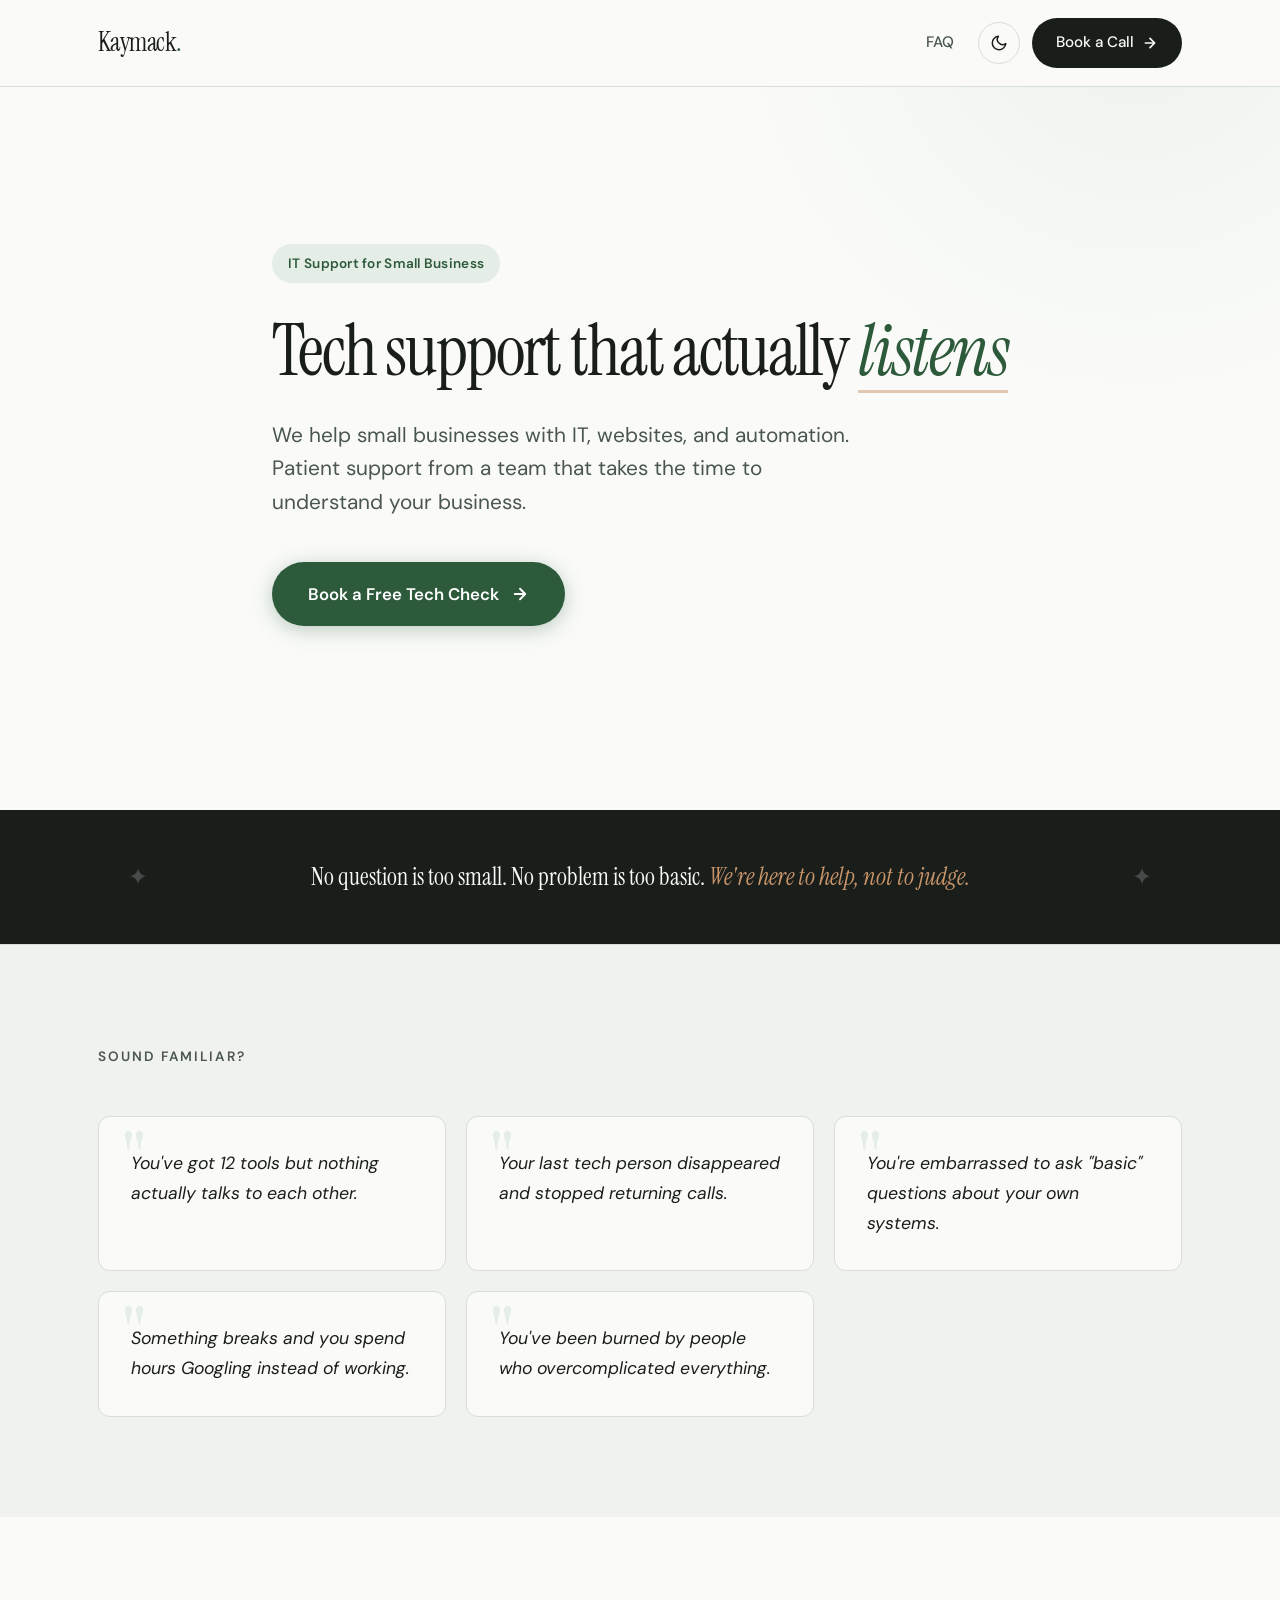
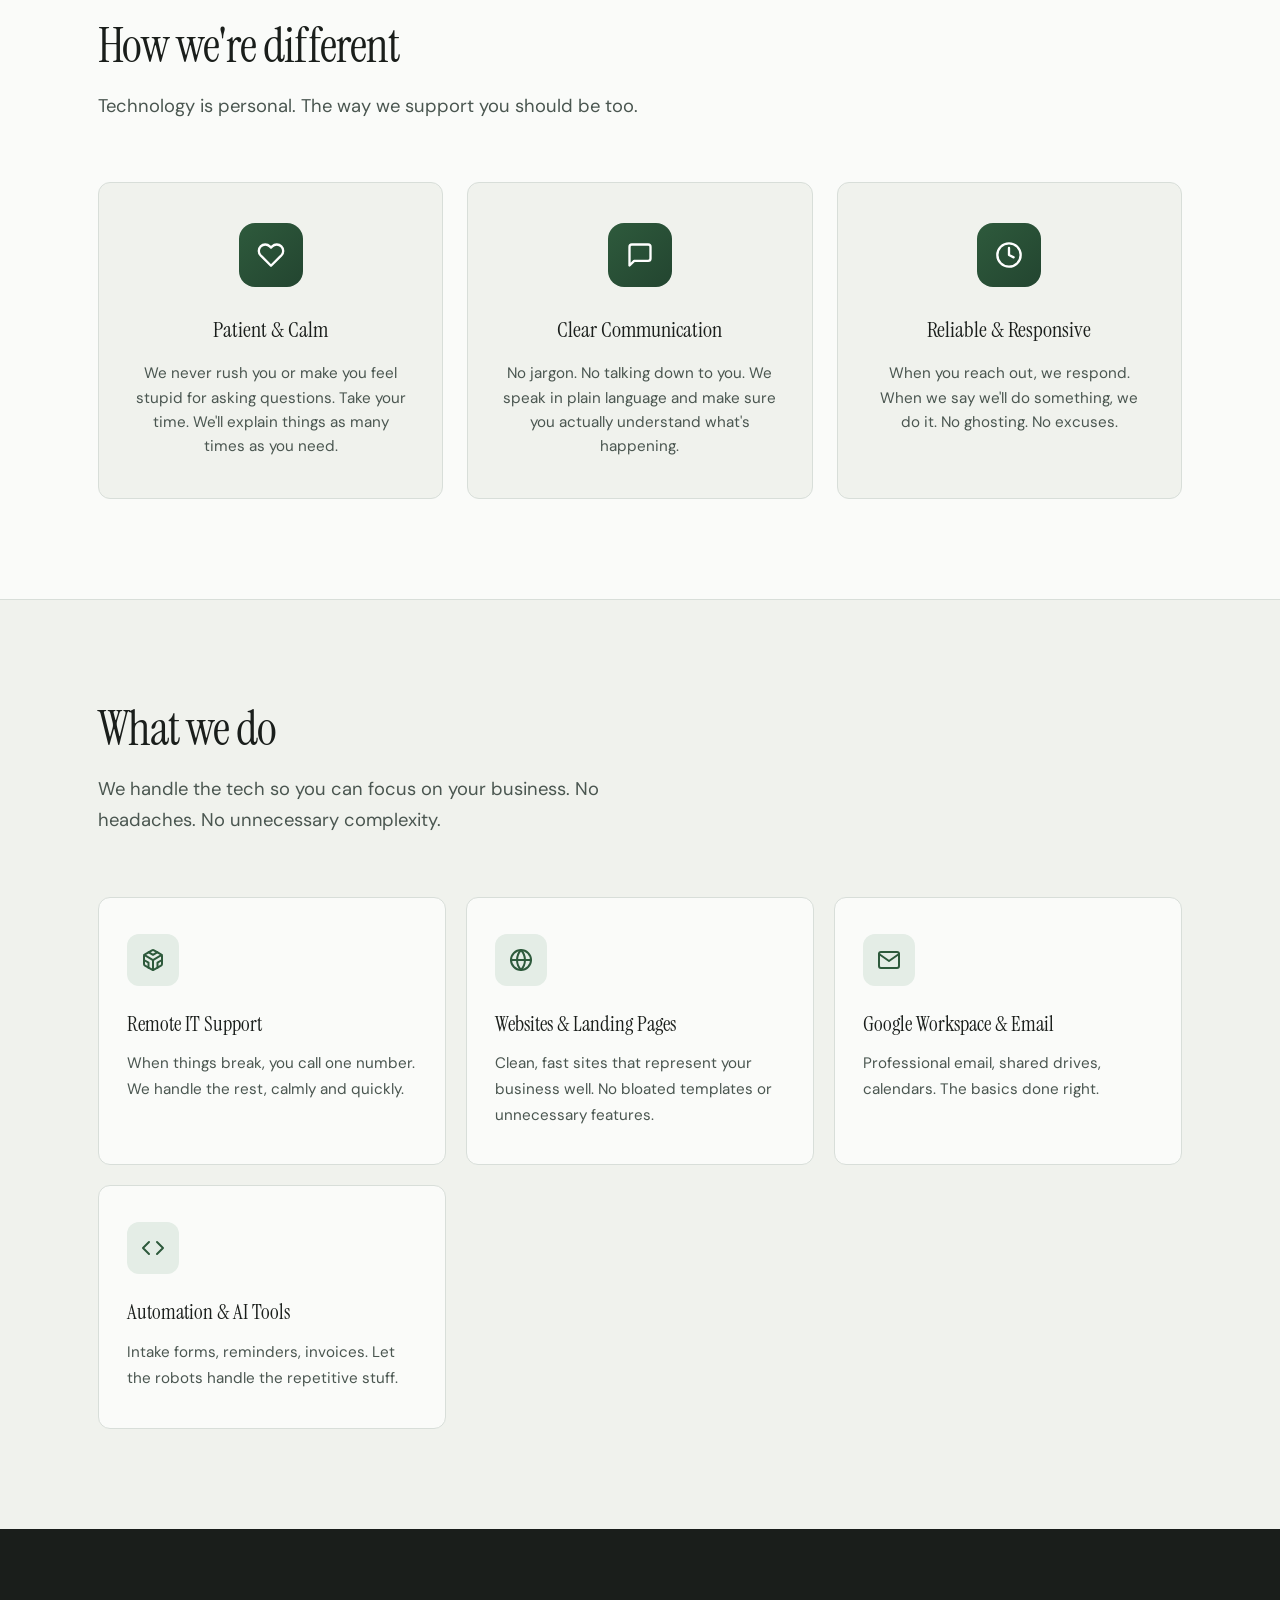
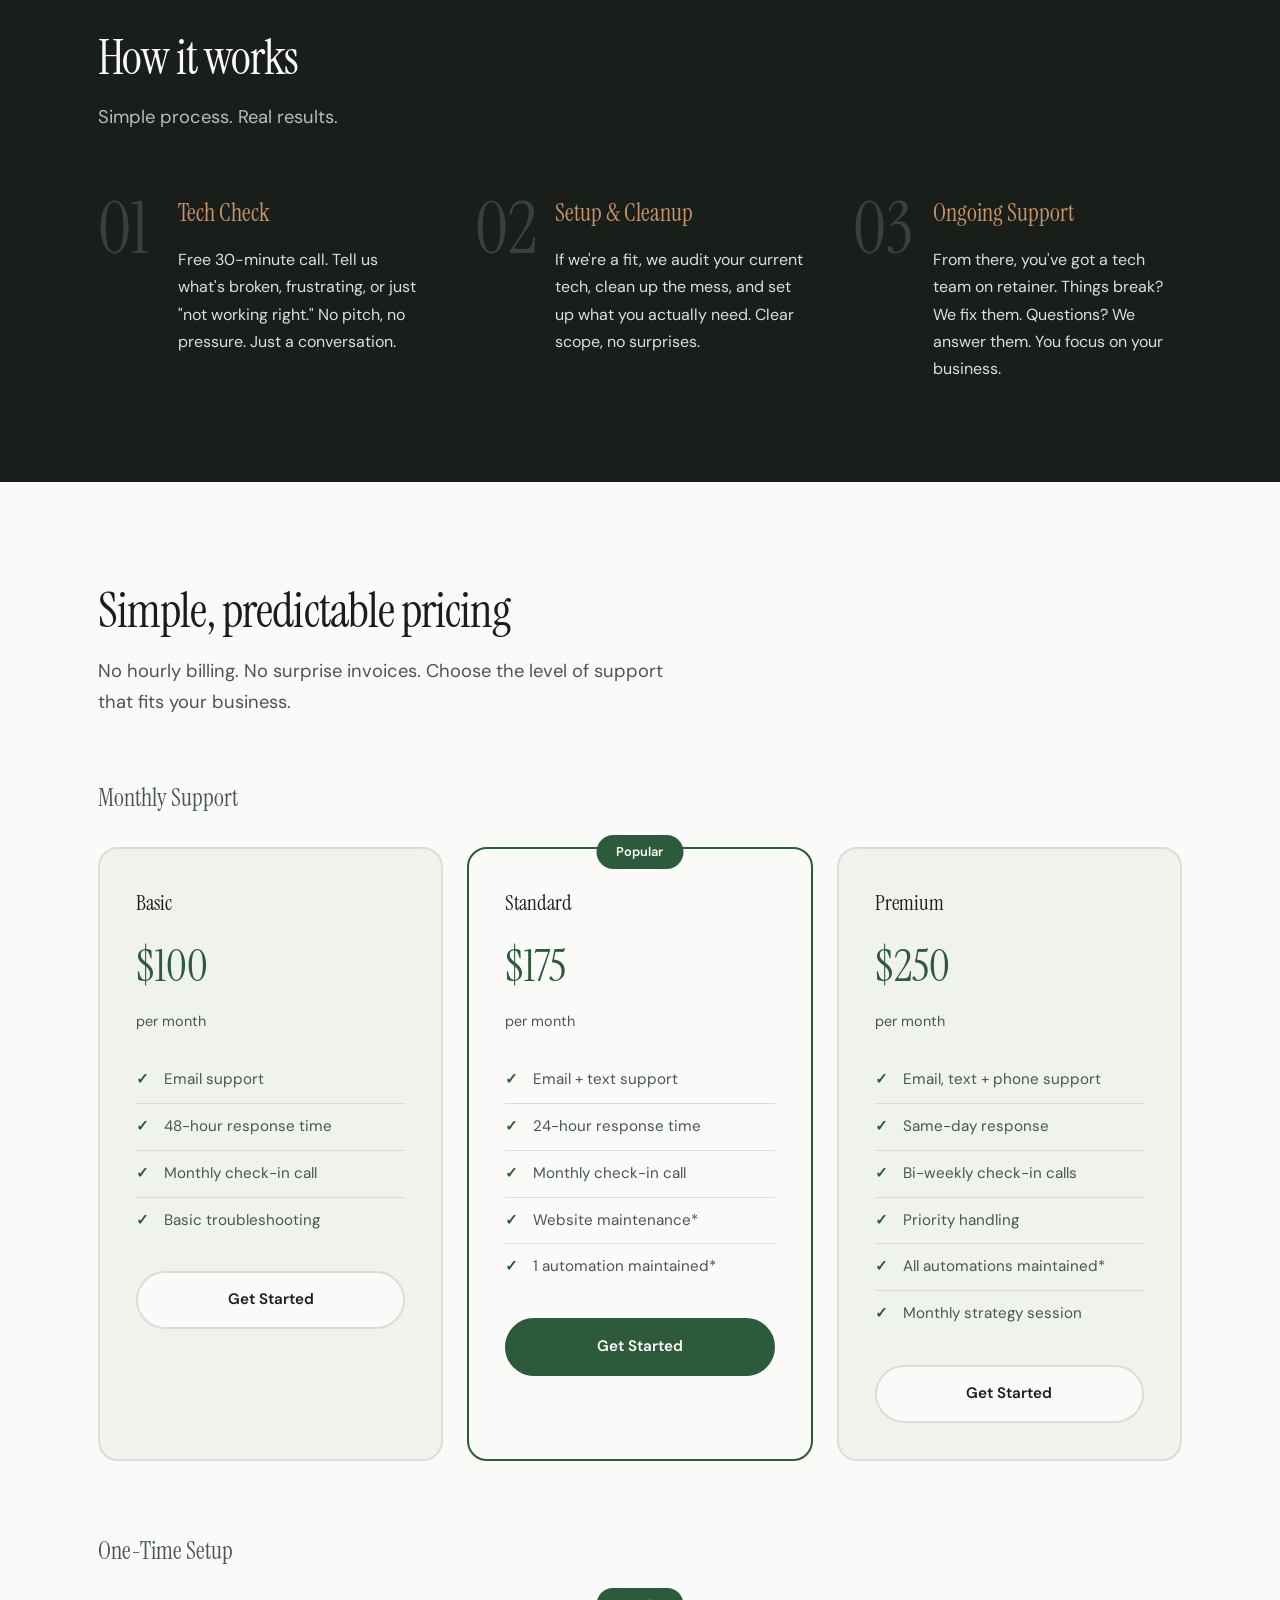
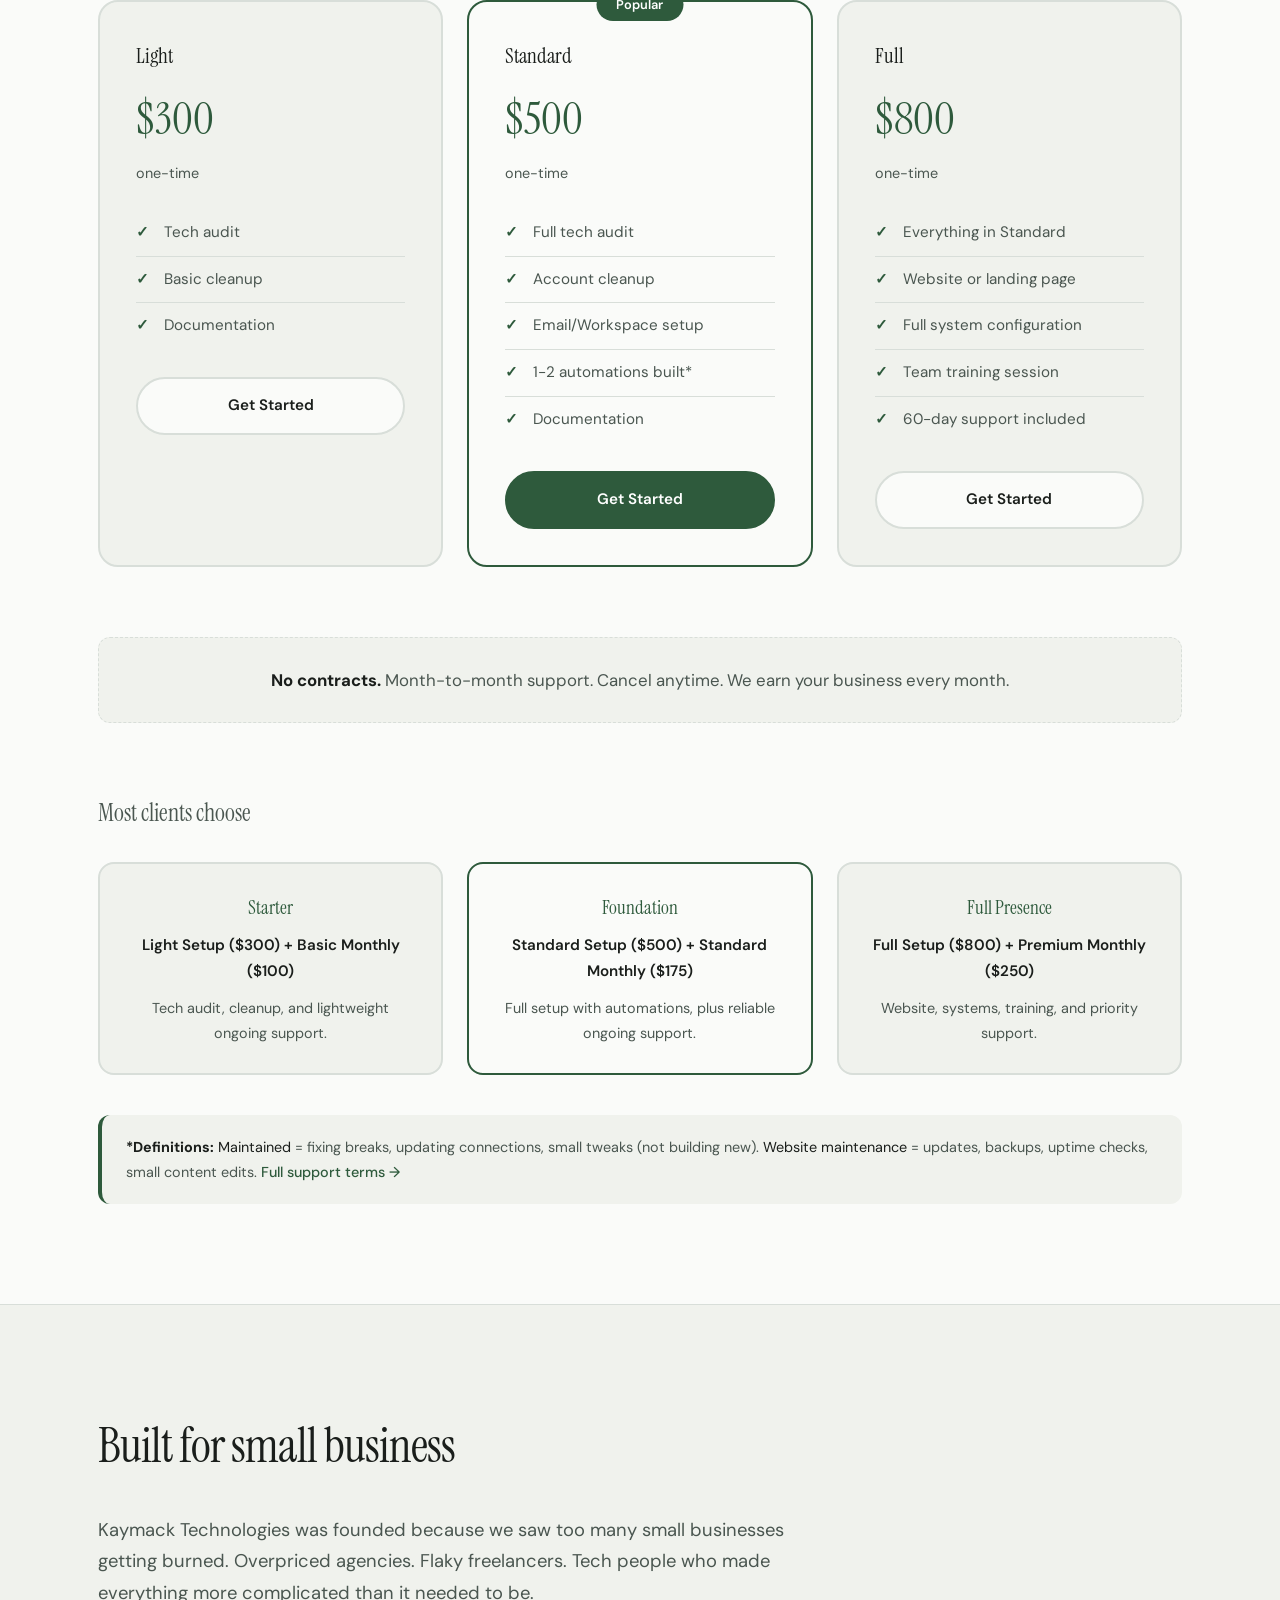
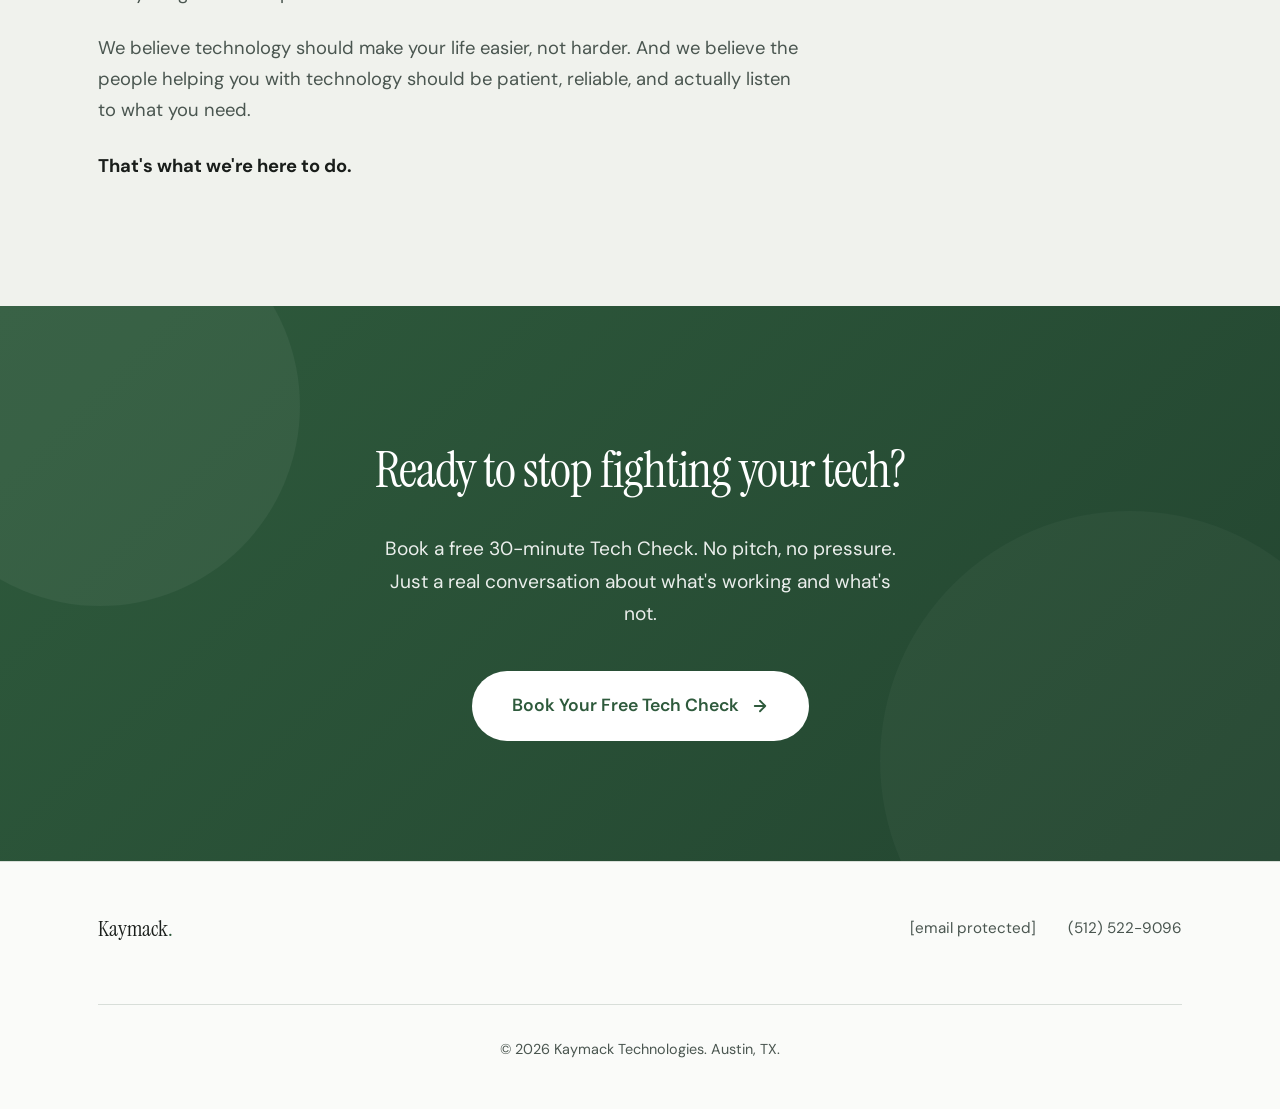
==== index.html @ 77031a20 "Initial commit" ====
<!DOCTYPE html>
<html lang="en">
<head>
    <meta charset="UTF-8">
    <meta name="viewport" content="width=device-width, initial-scale=1.0">
    <title>Kaymack Technologies | IT Support, Websites & Automation for Small Business</title>
    <meta name="description" content="IT support, websites, and automation for small businesses. Patient support from a team that actually listens.">
    
    <!-- Open Graph / Social Sharing -->
    <meta property="og:type" content="website">
    <meta property="og:url" content="https://kaymacktechnologies.com">
    <meta property="og:title" content="Kaymack Technologies">
    <meta property="og:description" content="IT support, websites, and automation for small businesses. Tech support that actually listens.">
    <meta property="og:image" content="https://kaymacktechnologies.com/og-image.png">
    
    <!-- Twitter -->
    <meta name="twitter:card" content="summary_large_image">
    <meta name="twitter:url" content="https://kaymacktechnologies.com">
    <meta name="twitter:title" content="Kaymack Technologies">
    <meta name="twitter:description" content="IT support, websites, and automation for small businesses. Tech support that actually listens.">
    <meta name="twitter:image" content="https://kaymacktechnologies.com/og-image.png">
    
    <link rel="icon" type="image/svg+xml" href="favicon.svg">
    <link rel="preconnect" href="https://fonts.googleapis.com">
    <link rel="preconnect" href="https://fonts.gstatic.com" crossorigin>
    <link href="https://fonts.googleapis.com/css2?family=DM+Sans:ital,opsz,wght@0,9..40,400;0,9..40,500;0,9..40,600;0,9..40,700;1,9..40,400&family=Instrument+Serif:ital@0;1&display=swap" rel="stylesheet">
    <style>
        :root {
            --color-bg: #FAFBF9;
            --color-bg-alt: #F0F2ED;
            --color-text: #1A1E1B;
            --color-text-muted: #4A5650;
            --color-accent: #2E5A3C;
            --color-accent-hover: #234530;
            --color-accent-light: #E4EDE6;
            --color-border: #D8DED9;
            --color-warm: #C9956A;
            --font-display: 'Instrument Serif', serif;
            --font-body: 'DM Sans', sans-serif;
            --radius: 12px;
            --shadow-sm: 0 2px 8px rgba(0,0,0,0.04);
            --shadow-md: 0 8px 30px rgba(0,0,0,0.08);
            --shadow-lg: 0 20px 50px rgba(0,0,0,0.12);
        }
        [data-theme="dark"] {
            --color-bg: #0F1410;
            --color-bg-alt: #1A1F1B;
            --color-text: #F0F4F1;
            --color-text-muted: #B8C4BA;
            --color-accent: #6BBF7A;
            --color-accent-hover: #5AAD69;
            --color-accent-light: #1E3324;
            --color-border: #2A352C;
            --color-warm: #D4A574;
            --shadow-sm: 0 2px 8px rgba(0,0,0,0.3);
            --shadow-md: 0 8px 30px rgba(0,0,0,0.4);
            --shadow-lg: 0 20px 50px rgba(0,0,0,0.5);
        }
        * { margin: 0; padding: 0; box-sizing: border-box; }
        html { scroll-behavior: smooth; }
        body {
            font-family: var(--font-body);
            font-size: 17px;
            line-height: 1.7;
            color: var(--color-text);
            background-color: var(--color-bg);
            -webkit-font-smoothing: antialiased;
        }
        .container { max-width: 1140px; margin: 0 auto; padding: 0 28px; }
        section { padding: 100px 0; }

        /* Header */
        header {
            padding: 18px 0;
            position: fixed;
            top: 0; left: 0; right: 0;
            background: var(--color-bg);
            z-index: 100;
            border-bottom: 1px solid var(--color-border);
            transition: all 0.3s ease;
        }
        header.scrolled {
            background: rgba(250, 249, 246, 0.85);
            backdrop-filter: blur(20px);
        }
        [data-theme="dark"] header.scrolled {
            background: rgba(17, 17, 16, 0.85);
        }
        .header-inner { display: flex; justify-content: space-between; align-items: center; }
        .header-right { display: flex; align-items: center; gap: 12px; }
        .nav-link {
            color: var(--color-text-muted);
            text-decoration: none;
            font-size: 0.95rem;
            font-weight: 500;
            padding: 8px 12px;
            border-radius: 8px;
            transition: all 0.2s ease;
        }
        .nav-link:hover {
            color: var(--color-text);
            background: var(--color-accent-light);
        }
        .theme-toggle {
            width: 42px; height: 42px;
            border-radius: 50%;
            border: 1px solid var(--color-border);
            background: var(--color-bg);
            color: var(--color-text);
            cursor: pointer;
            display: flex; align-items: center; justify-content: center;
            transition: all 0.3s ease;
        }
        .theme-toggle:hover { 
            border-color: var(--color-accent); 
            background: var(--color-accent-light);
            transform: rotate(15deg);
        }
        .theme-toggle .sun { display: none; }
        .theme-toggle .moon { display: block; }
        [data-theme="dark"] .theme-toggle .sun { display: block; }
        [data-theme="dark"] .theme-toggle .moon { display: none; }
        .logo {
            font-family: var(--font-display);
            font-size: 1.6rem;
            font-weight: 400;
            color: var(--color-text);
            text-decoration: none;
            letter-spacing: -0.02em;
        }
        .logo span { color: var(--color-accent); }
        .header-cta {
            display: inline-flex; align-items: center; gap: 8px;
            padding: 12px 24px;
            background: var(--color-text);
            color: var(--color-bg);
            text-decoration: none;
            font-weight: 500;
            font-size: 0.95rem;
            border-radius: 100px;
            transition: all 0.3s ease;
        }
        .header-cta:hover { 
            background: var(--color-accent);
            transform: translateY(-2px);
            box-shadow: var(--shadow-md);
        }

        /* Hero */
        .hero {
            padding: 180px 0 120px;
            min-height: 90vh;
            display: flex;
            align-items: center;
            position: relative;
            overflow: hidden;
        }
        .hero::before {
            content: '';
            position: absolute;
            top: -50%; right: -20%;
            width: 800px; height: 800px;
            background: radial-gradient(circle, var(--color-accent-light) 0%, transparent 70%);
            opacity: 0.6;
            pointer-events: none;
        }
        .hero-content { max-width: 780px; position: relative; z-index: 1; }
        .hero-label {
            display: inline-block;
            padding: 8px 16px;
            background: var(--color-accent-light);
            color: var(--color-accent);
            font-size: 0.85rem;
            font-weight: 600;
            border-radius: 100px;
            margin-bottom: 28px;
            letter-spacing: 0.02em;
        }
        .hero h1 {
            font-family: var(--font-display);
            font-size: clamp(3rem, 7vw, 4.5rem);
            font-weight: 400;
            line-height: 1.1;
            letter-spacing: -0.03em;
            margin-bottom: 28px;
            color: var(--color-text);
        }
        .hero h1 em { 
            font-style: italic; 
            color: var(--color-accent);
            position: relative;
        }
        .hero h1 em::after {
            content: '';
            position: absolute;
            bottom: 4px; left: 0; right: 0;
            height: 3px;
            background: var(--color-warm);
            opacity: 0.5;
        }
        .hero-sub {
            font-size: 1.3rem;
            color: var(--color-text-muted);
            margin-bottom: 44px;
            max-width: 580px;
            line-height: 1.6;
        }
        .hero-cta {
            display: inline-flex; align-items: center; gap: 12px;
            padding: 18px 36px;
            background: var(--color-accent);
            color: white;
            text-decoration: none;
            font-weight: 600;
            font-size: 1.05rem;
            border-radius: 100px;
            transition: all 0.3s ease;
            box-shadow: 0 4px 20px rgba(46, 90, 60, 0.3);
        }
        .hero-cta:hover {
            background: var(--color-accent-hover);
            transform: translateY(-3px);
            box-shadow: 0 8px 30px rgba(46, 90, 60, 0.4);
        }
        .hero-cta svg { transition: transform 0.3s ease; }
        .hero-cta:hover svg { transform: translateX(4px); }

        /* Values Banner */
        .values-banner {
            background: var(--color-text);
            color: var(--color-bg);
            padding: 50px 0;
            text-align: center;
            position: relative;
            overflow: hidden;
        }
        .values-banner::before {
            content: '✦';
            position: absolute;
            left: 10%; top: 50%;
            transform: translateY(-50%);
            font-size: 1.5rem;
            opacity: 0.2;
        }
        .values-banner::after {
            content: '✦';
            position: absolute;
            right: 10%; top: 50%;
            transform: translateY(-50%);
            font-size: 1.5rem;
            opacity: 0.2;
        }
        .values-banner p {
            font-family: var(--font-display);
            font-size: 1.5rem;
            font-weight: 400;
            max-width: 700px;
            margin: 0 auto;
            line-height: 1.4;
        }
        .values-banner p em { font-style: italic; color: var(--color-warm); }

        /* Problems */
        .problems {
            background: var(--color-bg-alt);
            border-top: 1px solid var(--color-border);
        }
        .problems h2 {
            font-family: var(--font-body);
            font-size: 0.85rem;
            font-weight: 600;
            text-transform: uppercase;
            letter-spacing: 0.15em;
            color: var(--color-text-muted);
            margin-bottom: 48px;
        }
        .problem-grid {
            display: grid;
            grid-template-columns: repeat(auto-fit, minmax(320px, 1fr));
            gap: 20px;
        }
        .problem-card {
            background: var(--color-bg);
            padding: 32px;
            border-radius: var(--radius);
            border: 1px solid var(--color-border);
            position: relative;
            transition: all 0.3s ease;
            cursor: default;
        }
        .problem-card:hover { 
            transform: translateY(-4px);
            box-shadow: var(--shadow-md);
            border-color: var(--color-warm);
        }
        .problem-card::before {
            content: '"';
            font-family: var(--font-display);
            font-size: 5rem;
            color: var(--color-accent-light);
            position: absolute;
            top: 5px; left: 20px;
            line-height: 1;
        }
        [data-theme="dark"] .problem-card::before { opacity: 0.3; }
        .problem-card p { 
            position: relative; 
            z-index: 1; 
            color: var(--color-text); 
            font-size: 1.1rem;
            font-style: italic;
        }

        /* Approach */
        .approach { background: var(--color-bg); }
        .section-header {
            max-width: 600px;
            margin-bottom: 60px;
        }
        .section-header h2 {
            font-family: var(--font-display);
            font-size: clamp(2.2rem, 5vw, 3rem);
            font-weight: 400;
            letter-spacing: -0.02em;
            margin-bottom: 16px;
            line-height: 1.2;
        }
        .section-header p {
            color: var(--color-text-muted);
            font-size: 1.15rem;
        }
        .approach-grid {
            display: grid;
            grid-template-columns: repeat(auto-fit, minmax(300px, 1fr));
            gap: 24px;
        }
        .approach-card {
            padding: 40px 32px;
            background: var(--color-bg-alt);
            border-radius: var(--radius);
            border: 1px solid var(--color-border);
            text-align: center;
            transition: all 0.3s ease;
        }
        .approach-card:hover {
            background: var(--color-bg);
            border-color: var(--color-accent);
            transform: translateY(-4px);
            box-shadow: var(--shadow-md);
        }
        .approach-card .icon {
            width: 64px; height: 64px;
            background: linear-gradient(135deg, var(--color-accent) 0%, var(--color-accent-hover) 100%);
            border-radius: 16px;
            display: flex; align-items: center; justify-content: center;
            margin: 0 auto 24px;
            color: white;
            transition: transform 0.3s ease;
        }
        .approach-card:hover .icon { transform: scale(1.1) rotate(-5deg); }
        .approach-card h3 {
            font-family: var(--font-display);
            font-size: 1.4rem;
            font-weight: 400;
            margin-bottom: 12px;
        }
        .approach-card p { color: var(--color-text-muted); font-size: 0.95rem; line-height: 1.6; }

        /* Services */
        .services { background: var(--color-bg-alt); border-top: 1px solid var(--color-border); }
        .services-grid {
            display: grid;
            grid-template-columns: repeat(auto-fit, minmax(280px, 1fr));
            gap: 20px;
        }
        .service-card {
            padding: 36px 28px;
            background: var(--color-bg);
            border-radius: var(--radius);
            border: 1px solid var(--color-border);
            transition: all 0.3s ease;
            position: relative;
            overflow: hidden;
        }
        .service-card::after {
            content: '';
            position: absolute;
            top: 0; left: 0;
            width: 4px; height: 0;
            background: var(--color-accent);
            transition: height 0.3s ease;
        }
        .service-card:hover::after { height: 100%; }
        .service-card:hover { 
            border-color: var(--color-accent);
            transform: translateY(-4px);
            box-shadow: var(--shadow-md);
        }
        .service-icon {
            width: 52px; height: 52px;
            background: var(--color-accent-light);
            border-radius: 12px;
            display: flex; align-items: center; justify-content: center;
            margin-bottom: 20px;
            color: var(--color-accent);
            transition: all 0.3s ease;
        }
        .service-card:hover .service-icon {
            background: var(--color-accent);
            color: white;
        }
        .service-card h3 {
            font-family: var(--font-display);
            font-size: 1.3rem;
            font-weight: 400;
            margin-bottom: 10px;
        }
        .service-card p { color: var(--color-text-muted); font-size: 0.95rem; }

        /* How it Works */
        .how-it-works { 
            background: var(--color-text); 
            color: var(--color-bg);
            position: relative;
        }
        [data-theme="dark"] .how-it-works {
            background: #1A2E1F;
        }
        .how-it-works .section-header h2 { color: var(--color-bg); }
        .how-it-works .section-header p { color: rgba(255,255,255,0.7); }
        .steps {
            display: grid;
            grid-template-columns: repeat(auto-fit, minmax(300px, 1fr));
            gap: 48px;
        }
        .step { position: relative; padding-left: 80px; }
        .step-number {
            position: absolute;
            left: 0; top: 0;
            font-family: var(--font-display);
            font-size: 4.5rem;
            font-weight: 400;
            color: rgba(255, 255, 255, 0.15);
            line-height: 1;
        }
        .step h3 {
            font-family: var(--font-display);
            font-size: 1.5rem;
            font-weight: 400;
            margin-bottom: 12px;
            color: var(--color-warm);
        }
        .step p { color: rgba(255, 255, 255, 0.85); font-size: 1rem; line-height: 1.7; }

        /* Pricing */
        .pricing { background: var(--color-bg); }
        .pricing-section-title {
            font-family: var(--font-display);
            font-size: 1.5rem;
            font-weight: 400;
            margin-bottom: 28px;
            color: var(--color-text-muted);
        }
        .pricing-grid {
            display: grid;
            grid-template-columns: repeat(auto-fit, minmax(280px, 1fr));
            gap: 24px;
            margin-bottom: 70px;
        }
        .pricing-card {
            background: var(--color-bg-alt);
            border: 2px solid var(--color-border);
            border-radius: 20px;
            padding: 36px;
            transition: all 0.3s ease;
            position: relative;
        }
        .pricing-card:hover {
            transform: translateY(-6px);
            box-shadow: var(--shadow-lg);
        }
        .pricing-card.featured {
            border-color: var(--color-accent);
            background: var(--color-bg);
        }
        .pricing-card.featured::before {
            content: 'Popular';
            position: absolute;
            top: -14px; left: 50%;
            transform: translateX(-50%);
            background: var(--color-accent);
            color: white;
            font-size: 0.8rem;
            font-weight: 600;
            padding: 6px 20px;
            border-radius: 100px;
        }
        .pricing-card h3 {
            font-family: var(--font-display);
            font-size: 1.3rem;
            font-weight: 400;
            margin-bottom: 8px;
        }
        .pricing-card .price {
            font-family: var(--font-display);
            font-size: 2.8rem;
            font-weight: 400;
            color: var(--color-accent);
            margin-bottom: 4px;
        }
        .pricing-card .price-period {
            color: var(--color-text-muted);
            font-size: 0.9rem;
            margin-bottom: 24px;
        }
        .pricing-card ul { list-style: none; margin-bottom: 28px; }
        .pricing-card li {
            padding: 10px 0;
            padding-left: 28px;
            position: relative;
            color: var(--color-text-muted);
            font-size: 0.95rem;
            border-bottom: 1px solid var(--color-border);
        }
        .pricing-card li:last-child { border-bottom: none; }
        .pricing-card li::before {
            content: '✓';
            position: absolute;
            left: 0;
            color: var(--color-accent);
            font-weight: 600;
        }
        .pricing-card .btn {
            display: block;
            text-align: center;
            padding: 14px 24px;
            background: var(--color-bg);
            color: var(--color-text);
            text-decoration: none;
            font-weight: 600;
            font-size: 0.95rem;
            border-radius: 100px;
            border: 2px solid var(--color-border);
            transition: all 0.3s ease;
        }
        .pricing-card .btn:hover { 
            background: var(--color-accent); 
            color: white;
            border-color: var(--color-accent);
        }
        .pricing-card.featured .btn { 
            background: var(--color-accent); 
            color: white;
            border-color: var(--color-accent);
        }
        .pricing-card.featured .btn:hover { 
            background: var(--color-accent-hover);
            border-color: var(--color-accent-hover);
        }
        .pricing-note {
            text-align: center;
            color: var(--color-text-muted);
            font-size: 1.05rem;
            padding: 28px 32px;
            background: var(--color-bg-alt);
            border-radius: var(--radius);
            border: 1px dashed var(--color-border);
        }
        .pricing-note strong { color: var(--color-text); }

        /* Common Paths */
        .paths-grid {
            display: grid;
            grid-template-columns: repeat(auto-fit, minmax(280px, 1fr));
            gap: 24px;
            margin-bottom: 40px;
        }
        .path-card {
            background: var(--color-bg-alt);
            border: 2px solid var(--color-border);
            border-radius: 16px;
            padding: 28px;
            text-align: center;
            transition: all 0.3s ease;
        }
        .path-card:hover {
            transform: translateY(-4px);
            box-shadow: var(--shadow-md);
        }
        .path-card.featured {
            border-color: var(--color-accent);
            background: var(--color-bg);
        }
        .path-name {
            font-family: var(--font-display);
            font-size: 1.2rem;
            color: var(--color-accent);
            margin-bottom: 8px;
        }
        .path-combo {
            font-weight: 600;
            font-size: 0.95rem;
            color: var(--color-text);
            margin-bottom: 12px;
        }
        .path-desc {
            font-size: 0.9rem;
            color: var(--color-text-muted);
        }

        /* Pricing Definitions */
        .pricing-definitions {
            margin-top: 40px;
            padding: 20px 24px;
            background: var(--color-bg-alt);
            border-radius: var(--radius);
            border-left: 4px solid var(--color-accent);
        }
        .pricing-definitions p {
            font-size: 0.9rem;
            color: var(--color-text-muted);
            margin: 0;
        }
        .pricing-definitions strong {
            color: var(--color-text);
        }
        .pricing-definitions em {
            color: var(--color-text);
            font-style: normal;
        }
        .pricing-definitions a {
            color: var(--color-accent);
            text-decoration: none;
            font-weight: 500;
        }
        .pricing-definitions a:hover {
            text-decoration: underline;
        }

        /* About */
        .about { background: var(--color-bg-alt); border-top: 1px solid var(--color-border); }
        .about-content { max-width: 700px; }
        .about h2 {
            font-family: var(--font-display);
            font-size: clamp(2.2rem, 5vw, 3rem);
            font-weight: 400;
            letter-spacing: -0.02em;
            margin-bottom: 28px;
        }
        .about p {
            color: var(--color-text-muted);
            font-size: 1.15rem;
            margin-bottom: 24px;
            line-height: 1.7;
        }
        .about p strong { color: var(--color-text); }

        /* CTA */
        .cta-section {
            background: linear-gradient(135deg, var(--color-accent) 0%, var(--color-accent-hover) 100%);
            color: white;
            text-align: center;
            padding: 120px 0;
            position: relative;
            overflow: hidden;
        }
        .cta-section::before {
            content: '';
            position: absolute;
            top: -100px; left: -100px;
            width: 400px; height: 400px;
            background: rgba(255,255,255,0.05);
            border-radius: 50%;
        }
        .cta-section::after {
            content: '';
            position: absolute;
            bottom: -150px; right: -100px;
            width: 500px; height: 500px;
            background: rgba(255,255,255,0.03);
            border-radius: 50%;
        }
        .cta-section h2 {
            font-family: var(--font-display);
            font-size: clamp(2.2rem, 5vw, 3.2rem);
            font-weight: 400;
            letter-spacing: -0.02em;
            margin-bottom: 20px;
            position: relative;
            z-index: 1;
        }
        .cta-section p {
            font-size: 1.2rem;
            opacity: 0.9;
            margin-bottom: 40px;
            max-width: 520px;
            margin-left: auto;
            margin-right: auto;
            position: relative;
            z-index: 1;
        }
        .cta-section .btn {
            display: inline-flex; align-items: center; gap: 12px;
            padding: 20px 40px;
            background: white;
            color: var(--color-accent);
            text-decoration: none;
            font-weight: 600;
            font-size: 1.1rem;
            border-radius: 100px;
            transition: all 0.3s ease;
            position: relative;
            z-index: 1;
        }
        .cta-section .btn:hover {
            transform: translateY(-3px) scale(1.02);
            box-shadow: 0 12px 40px rgba(0, 0, 0, 0.25);
        }

        /* Footer */
        footer {
            padding: 48px 0;
            border-top: 1px solid var(--color-border);
            background: var(--color-bg);
        }
        .footer-inner {
            display: flex;
            justify-content: space-between;
            align-items: center;
            flex-wrap: wrap;
            gap: 24px;
        }
        .footer-logo {
            font-family: var(--font-display);
            font-size: 1.4rem;
            font-weight: 400;
            color: var(--color-text);
        }
        .footer-logo span { color: var(--color-accent); }
        .footer-contact { display: flex; gap: 32px; flex-wrap: wrap; }
        .footer-contact a {
            color: var(--color-text-muted);
            text-decoration: none;
            font-size: 0.95rem;
            transition: color 0.3s ease;
        }
        .footer-contact a:hover { color: var(--color-accent); }
        .footer-copy {
            width: 100%;
            text-align: center;
            color: var(--color-text-muted);
            font-size: 0.9rem;
            margin-top: 32px;
            padding-top: 32px;
            border-top: 1px solid var(--color-border);
        }

        /* Responsive */
        @media (max-width: 768px) {
            section { padding: 70px 0; }
            .hero { padding: 140px 0 80px; min-height: auto; }
            .hero::before { display: none; }
            .header-cta span { display: none; }
            .steps { gap: 40px; }
            .step { padding-left: 0; padding-top: 60px; }
            .step-number { position: relative; margin-bottom: 8px; }
            .pricing-card.featured::before { font-size: 0.75rem; padding: 5px 16px; }
            .pricing-grid { margin-bottom: 50px; }
            .values-banner::before, .values-banner::after { display: none; }
        }

        /* Animations */
        @keyframes fadeUp {
            from { opacity: 0; transform: translateY(30px); }
            to { opacity: 1; transform: translateY(0); }
        }
        .hero-content { animation: fadeUp 0.8s ease forwards; }
        .hero-label { animation: fadeUp 0.6s ease forwards; animation-delay: 0.1s; opacity: 0; }
        .problem-card, .service-card, .pricing-card, .step, .approach-card, .path-card {
            opacity: 1;
            transform: translateY(0);
            transition: all 0.6s ease;
        }
        .animate { opacity: 1; transform: translateY(0); }
    </style>
</head>
<body>
    <header>
        <div class="container header-inner">
            <a href="#" class="logo">Kaymack<span>.</span></a>
            <div class="header-right">
                <a href="/faq" class="nav-link">FAQ</a>
                <button class="theme-toggle" id="themeToggle" aria-label="Toggle dark mode">
                    <svg class="moon" width="18" height="18" viewBox="0 0 24 24" fill="none" stroke="currentColor" stroke-width="2" stroke-linecap="round" stroke-linejoin="round"><path d="M21 12.79A9 9 0 1 1 11.21 3 7 7 0 0 0 21 12.79z"></path></svg>
                    <svg class="sun" width="18" height="18" viewBox="0 0 24 24" fill="none" stroke="currentColor" stroke-width="2" stroke-linecap="round" stroke-linejoin="round"><circle cx="12" cy="12" r="5"></circle><line x1="12" y1="1" x2="12" y2="3"></line><line x1="12" y1="21" x2="12" y2="23"></line><line x1="4.22" y1="4.22" x2="5.64" y2="5.64"></line><line x1="18.36" y1="18.36" x2="19.78" y2="19.78"></line><line x1="1" y1="12" x2="3" y2="12"></line><line x1="21" y1="12" x2="23" y2="12"></line><line x1="4.22" y1="19.78" x2="5.64" y2="18.36"></line><line x1="18.36" y1="5.64" x2="19.78" y2="4.22"></line></svg>
                </button>
                <a href="https://calendly.com/isaac-kaymacktechnologies/30min" class="header-cta">
                    <span>Book a Call</span>
                    <svg width="16" height="16" viewBox="0 0 24 24" fill="none" stroke="currentColor" stroke-width="2.5" stroke-linecap="round" stroke-linejoin="round"><path d="M5 12h14M12 5l7 7-7 7"/></svg>
                </a>
            </div>
        </div>
    </header>

    <section class="hero">
        <div class="container">
            <div class="hero-content">
                <span class="hero-label">IT Support for Small Business</span>
                <h1>Tech support that actually <em>listens</em></h1>
                <p class="hero-sub">We help small businesses with IT, websites, and automation. Patient support from a team that takes the time to understand your business.</p>
                <a href="https://calendly.com/isaac-kaymacktechnologies/30min" class="hero-cta">
                    Book a Free Tech Check
                    <svg width="18" height="18" viewBox="0 0 24 24" fill="none" stroke="currentColor" stroke-width="2.5" stroke-linecap="round" stroke-linejoin="round"><path d="M5 12h14M12 5l7 7-7 7"/></svg>
                </a>
            </div>
        </div>
    </section>

    <div class="values-banner">
        <div class="container">
            <p>No question is too small. No problem is too basic. <em>We're here to help, not to judge.</em></p>
        </div>
    </div>

    <section class="problems">
        <div class="container">
            <h2>Sound familiar?</h2>
            <div class="problem-grid">
                <div class="problem-card"><p>You've got 12 tools but nothing actually talks to each other.</p></div>
                <div class="problem-card"><p>Your last tech person disappeared and stopped returning calls.</p></div>
                <div class="problem-card"><p>You're embarrassed to ask "basic" questions about your own systems.</p></div>
                <div class="problem-card"><p>Something breaks and you spend hours Googling instead of working.</p></div>
                <div class="problem-card"><p>You've been burned by people who overcomplicated everything.</p></div>
            </div>
        </div>
    </section>

    <section class="approach" id="approach">
        <div class="container">
            <div class="section-header">
                <h2>How we're different</h2>
                <p>Technology is personal. The way we support you should be too.</p>
            </div>
            <div class="approach-grid">
                <div class="approach-card">
                    <div class="icon"><svg width="28" height="28" viewBox="0 0 24 24" fill="none" stroke="currentColor" stroke-width="2" stroke-linecap="round" stroke-linejoin="round"><path d="M20.84 4.61a5.5 5.5 0 0 0-7.78 0L12 5.67l-1.06-1.06a5.5 5.5 0 0 0-7.78 7.78l1.06 1.06L12 21.23l7.78-7.78 1.06-1.06a5.5 5.5 0 0 0 0-7.78z"></path></svg></div>
                    <h3>Patient & Calm</h3>
                    <p>We never rush you or make you feel stupid for asking questions. Take your time. We'll explain things as many times as you need.</p>
                </div>
                <div class="approach-card">
                    <div class="icon"><svg width="28" height="28" viewBox="0 0 24 24" fill="none" stroke="currentColor" stroke-width="2" stroke-linecap="round" stroke-linejoin="round"><path d="M21 15a2 2 0 0 1-2 2H7l-4 4V5a2 2 0 0 1 2-2h14a2 2 0 0 1 2 2z"></path></svg></div>
                    <h3>Clear Communication</h3>
                    <p>No jargon. No talking down to you. We speak in plain language and make sure you actually understand what's happening.</p>
                </div>
                <div class="approach-card">
                    <div class="icon"><svg width="28" height="28" viewBox="0 0 24 24" fill="none" stroke="currentColor" stroke-width="2" stroke-linecap="round" stroke-linejoin="round"><circle cx="12" cy="12" r="10"></circle><polyline points="12 6 12 12 16 14"></polyline></svg></div>
                    <h3>Reliable & Responsive</h3>
                    <p>When you reach out, we respond. When we say we'll do something, we do it. No ghosting. No excuses.</p>
                </div>
            </div>
        </div>
    </section>

    <section class="services" id="services">
        <div class="container">
            <div class="section-header">
                <h2>What we do</h2>
                <p>We handle the tech so you can focus on your business. No headaches. No unnecessary complexity.</p>
            </div>
            <div class="services-grid">
                <div class="service-card">
                    <div class="service-icon"><svg width="24" height="24" viewBox="0 0 24 24" fill="none" stroke="currentColor" stroke-width="2" stroke-linecap="round" stroke-linejoin="round"><path d="M21 16V8a2 2 0 0 0-1-1.73l-7-4a2 2 0 0 0-2 0l-7 4A2 2 0 0 0 3 8v8a2 2 0 0 0 1 1.73l7 4a2 2 0 0 0 2 0l7-4A2 2 0 0 0 21 16z"></path><polyline points="7.5 4.21 12 6.81 16.5 4.21"></polyline><polyline points="7.5 19.79 7.5 14.6 3 12"></polyline><polyline points="21 12 16.5 14.6 16.5 19.79"></polyline><polyline points="3.27 6.96 12 12.01 20.73 6.96"></polyline><line x1="12" y1="22.08" x2="12" y2="12"></line></svg></div>
                    <h3>Remote IT Support</h3>
                    <p>When things break, you call one number. We handle the rest, calmly and quickly.</p>
                </div>
                <div class="service-card">
                    <div class="service-icon"><svg width="24" height="24" viewBox="0 0 24 24" fill="none" stroke="currentColor" stroke-width="2" stroke-linecap="round" stroke-linejoin="round"><circle cx="12" cy="12" r="10"></circle><line x1="2" y1="12" x2="22" y2="12"></line><path d="M12 2a15.3 15.3 0 0 1 4 10 15.3 15.3 0 0 1-4 10 15.3 15.3 0 0 1-4-10 15.3 15.3 0 0 1 4-10z"></path></svg></div>
                    <h3>Websites & Landing Pages</h3>
                    <p>Clean, fast sites that represent your business well. No bloated templates or unnecessary features.</p>
                </div>
                <div class="service-card">
                    <div class="service-icon"><svg width="24" height="24" viewBox="0 0 24 24" fill="none" stroke="currentColor" stroke-width="2" stroke-linecap="round" stroke-linejoin="round"><path d="M4 4h16c1.1 0 2 .9 2 2v12c0 1.1-.9 2-2 2H4c-1.1 0-2-.9-2-2V6c0-1.1.9-2 2-2z"></path><polyline points="22,6 12,13 2,6"></polyline></svg></div>
                    <h3>Google Workspace & Email</h3>
                    <p>Professional email, shared drives, calendars. The basics done right.</p>
                </div>
                <div class="service-card">
                    <div class="service-icon"><svg width="24" height="24" viewBox="0 0 24 24" fill="none" stroke="currentColor" stroke-width="2" stroke-linecap="round" stroke-linejoin="round"><polyline points="16 18 22 12 16 6"></polyline><polyline points="8 6 2 12 8 18"></polyline></svg></div>
                    <h3>Automation & AI Tools</h3>
                    <p>Intake forms, reminders, invoices. Let the robots handle the repetitive stuff.</p>
                </div>
            </div>
        </div>
    </section>

    <section class="how-it-works" id="process">
        <div class="container">
            <div class="section-header">
                <h2>How it works</h2>
                <p>Simple process. Real results.</p>
            </div>
            <div class="steps">
                <div class="step">
                    <div class="step-number">01</div>
                    <h3>Tech Check</h3>
                    <p>Free 30-minute call. Tell us what's broken, frustrating, or just "not working right." No pitch, no pressure. Just a conversation.</p>
                </div>
                <div class="step">
                    <div class="step-number">02</div>
                    <h3>Setup & Cleanup</h3>
                    <p>If we're a fit, we audit your current tech, clean up the mess, and set up what you actually need. Clear scope, no surprises.</p>
                </div>
                <div class="step">
                    <div class="step-number">03</div>
                    <h3>Ongoing Support</h3>
                    <p>From there, you've got a tech team on retainer. Things break? We fix them. Questions? We answer them. You focus on your business.</p>
                </div>
            </div>
        </div>
    </section>

    <section class="pricing" id="pricing">
        <div class="container">
            <div class="section-header">
                <h2>Simple, predictable pricing</h2>
                <p>No hourly billing. No surprise invoices. Choose the level of support that fits your business.</p>
            </div>
            
            <h3 class="pricing-section-title">Monthly Support</h3>
            <div class="pricing-grid">
                <div class="pricing-card">
                    <h3>Basic</h3>
                    <div class="price">$100</div>
                    <div class="price-period">per month</div>
                    <ul>
                        <li>Email support</li>
                        <li>48-hour response time</li>
                        <li>Monthly check-in call</li>
                        <li>Basic troubleshooting</li>
                    </ul>
                    <a href="https://calendly.com/isaac-kaymacktechnologies/30min" class="btn">Get Started</a>
                </div>
                <div class="pricing-card featured">
                    <h3>Standard</h3>
                    <div class="price">$175</div>
                    <div class="price-period">per month</div>
                    <ul>
                        <li>Email + text support</li>
                        <li>24-hour response time</li>
                        <li>Monthly check-in call</li>
                        <li>Website maintenance*</li>
                        <li>1 automation maintained*</li>
                    </ul>
                    <a href="https://calendly.com/isaac-kaymacktechnologies/30min" class="btn">Get Started</a>
                </div>
                <div class="pricing-card">
                    <h3>Premium</h3>
                    <div class="price">$250</div>
                    <div class="price-period">per month</div>
                    <ul>
                        <li>Email, text + phone support</li>
                        <li>Same-day response</li>
                        <li>Bi-weekly check-in calls</li>
                        <li>Priority handling</li>
                        <li>All automations maintained*</li>
                        <li>Monthly strategy session</li>
                    </ul>
                    <a href="https://calendly.com/isaac-kaymacktechnologies/30min" class="btn">Get Started</a>
                </div>
            </div>

            <h3 class="pricing-section-title">One-Time Setup</h3>
            <div class="pricing-grid">
                <div class="pricing-card">
                    <h3>Light</h3>
                    <div class="price">$300</div>
                    <div class="price-period">one-time</div>
                    <ul>
                        <li>Tech audit</li>
                        <li>Basic cleanup</li>
                        <li>Documentation</li>
                    </ul>
                    <a href="https://calendly.com/isaac-kaymacktechnologies/30min" class="btn">Get Started</a>
                </div>
                <div class="pricing-card featured">
                    <h3>Standard</h3>
                    <div class="price">$500</div>
                    <div class="price-period">one-time</div>
                    <ul>
                        <li>Full tech audit</li>
                        <li>Account cleanup</li>
                        <li>Email/Workspace setup</li>
                        <li>1-2 automations built*</li>
                        <li>Documentation</li>
                    </ul>
                    <a href="https://calendly.com/isaac-kaymacktechnologies/30min" class="btn">Get Started</a>
                </div>
                <div class="pricing-card">
                    <h3>Full</h3>
                    <div class="price">$800</div>
                    <div class="price-period">one-time</div>
                    <ul>
                        <li>Everything in Standard</li>
                        <li>Website or landing page</li>
                        <li>Full system configuration</li>
                        <li>Team training session</li>
                        <li>60-day support included</li>
                    </ul>
                    <a href="https://calendly.com/isaac-kaymacktechnologies/30min" class="btn">Get Started</a>
                </div>
            </div>

            <div class="pricing-note">
                <strong>No contracts.</strong> Month-to-month support. Cancel anytime. We earn your business every month.
            </div>

            <!-- Common Paths -->
            <div class="common-paths">
                <h3 class="pricing-section-title" style="margin-top: 70px;">Most clients choose</h3>
                <div class="paths-grid">
                    <div class="path-card">
                        <div class="path-name">Starter</div>
                        <div class="path-combo">Light Setup ($300) + Basic Monthly ($100)</div>
                        <div class="path-desc">Tech audit, cleanup, and lightweight ongoing support.</div>
                    </div>
                    <div class="path-card featured">
                        <div class="path-name">Foundation</div>
                        <div class="path-combo">Standard Setup ($500) + Standard Monthly ($175)</div>
                        <div class="path-desc">Full setup with automations, plus reliable ongoing support.</div>
                    </div>
                    <div class="path-card">
                        <div class="path-name">Full Presence</div>
                        <div class="path-combo">Full Setup ($800) + Premium Monthly ($250)</div>
                        <div class="path-desc">Website, systems, training, and priority support.</div>
                    </div>
                </div>
            </div>

            <!-- Definitions -->
            <div class="pricing-definitions">
                <p><strong>*Definitions:</strong> <em>Maintained</em> = fixing breaks, updating connections, small tweaks (not building new). <em>Website maintenance</em> = updates, backups, uptime checks, small content edits. <a href="terms.html">Full support terms →</a></p>
            </div>
        </div>
    </section>

    <section class="about" id="about">
        <div class="container">
            <div class="about-content">
                <h2>Built for small business</h2>
                <p>Kaymack Technologies was founded because we saw too many small businesses getting burned. Overpriced agencies. Flaky freelancers. Tech people who made everything more complicated than it needed to be.</p>
                <p>We believe technology should make your life easier, not harder. And we believe the people helping you with technology should be patient, reliable, and actually listen to what you need.</p>
                <p><strong>That's what we're here to do.</strong></p>
            </div>
        </div>
    </section>

    <section class="cta-section">
        <div class="container">
            <h2>Ready to stop fighting your tech?</h2>
            <p>Book a free 30-minute Tech Check. No pitch, no pressure. Just a real conversation about what's working and what's not.</p>
            <a href="https://calendly.com/isaac-kaymacktechnologies/30min" class="btn">
                Book Your Free Tech Check
                <svg width="18" height="18" viewBox="0 0 24 24" fill="none" stroke="currentColor" stroke-width="2.5" stroke-linecap="round" stroke-linejoin="round"><path d="M5 12h14M12 5l7 7-7 7"/></svg>
            </a>
        </div>
    </section>

    <footer>
        <div class="container">
            <div class="footer-inner">
                <div class="footer-logo">Kaymack<span>.</span></div>
                <div class="footer-contact">
                    <a href="/cdn-cgi/l/email-protection#7d0e080d0d120f093d161c04101c1e1609181e15131211121a14180e531e1210"><span class="__cf_email__" data-cfemail="35464045455a4741755e544c5854565e4150565d5b5a595a525c50461b565a58">[email&#160;protected]</span></a>
                    <a href="tel:+15125229096">(512) 522-9096</a>
                </div>
                <div class="footer-copy">© 2026 Kaymack Technologies. Austin, TX.</div>
            </div>
        </div>
    </footer>

    <script data-cfasync="false" src="/cdn-cgi/scripts/5c5dd728/cloudflare-static/email-decode.min.js"></script><script>
        // Theme toggle
        const themeToggle = document.getElementById('themeToggle');
        const html = document.documentElement;
        const savedTheme = localStorage.getItem('theme');
        const systemPrefersDark = window.matchMedia('(prefers-color-scheme: dark)').matches;
        if (savedTheme) { html.setAttribute('data-theme', savedTheme); }
        else if (systemPrefersDark) { html.setAttribute('data-theme', 'dark'); }
        themeToggle.addEventListener('click', () => {
            const currentTheme = html.getAttribute('data-theme');
            const newTheme = currentTheme === 'dark' ? 'light' : 'dark';
            if (newTheme === 'light') { html.removeAttribute('data-theme'); }
            else { html.setAttribute('data-theme', newTheme); }
            localStorage.setItem('theme', newTheme);
        });

        // Header scroll effect
        window.addEventListener('scroll', () => {
            const header = document.querySelector('header');
            if (window.scrollY > 50) { header.classList.add('scrolled'); }
            else { header.classList.remove('scrolled'); }
        });

        // Scroll animations
        const observer = new IntersectionObserver((entries) => {
            entries.forEach((entry, index) => { 
                if (entry.isIntersecting) { 
                    setTimeout(() => {
                        entry.target.classList.add('animate'); 
                    }, index * 100);
                }
            });
        }, { threshold: 0.1 });
        document.querySelectorAll('.problem-card, .service-card, .pricing-card, .step, .approach-card, .path-card').forEach(el => observer.observe(el));
    </script>
</body>
</html>
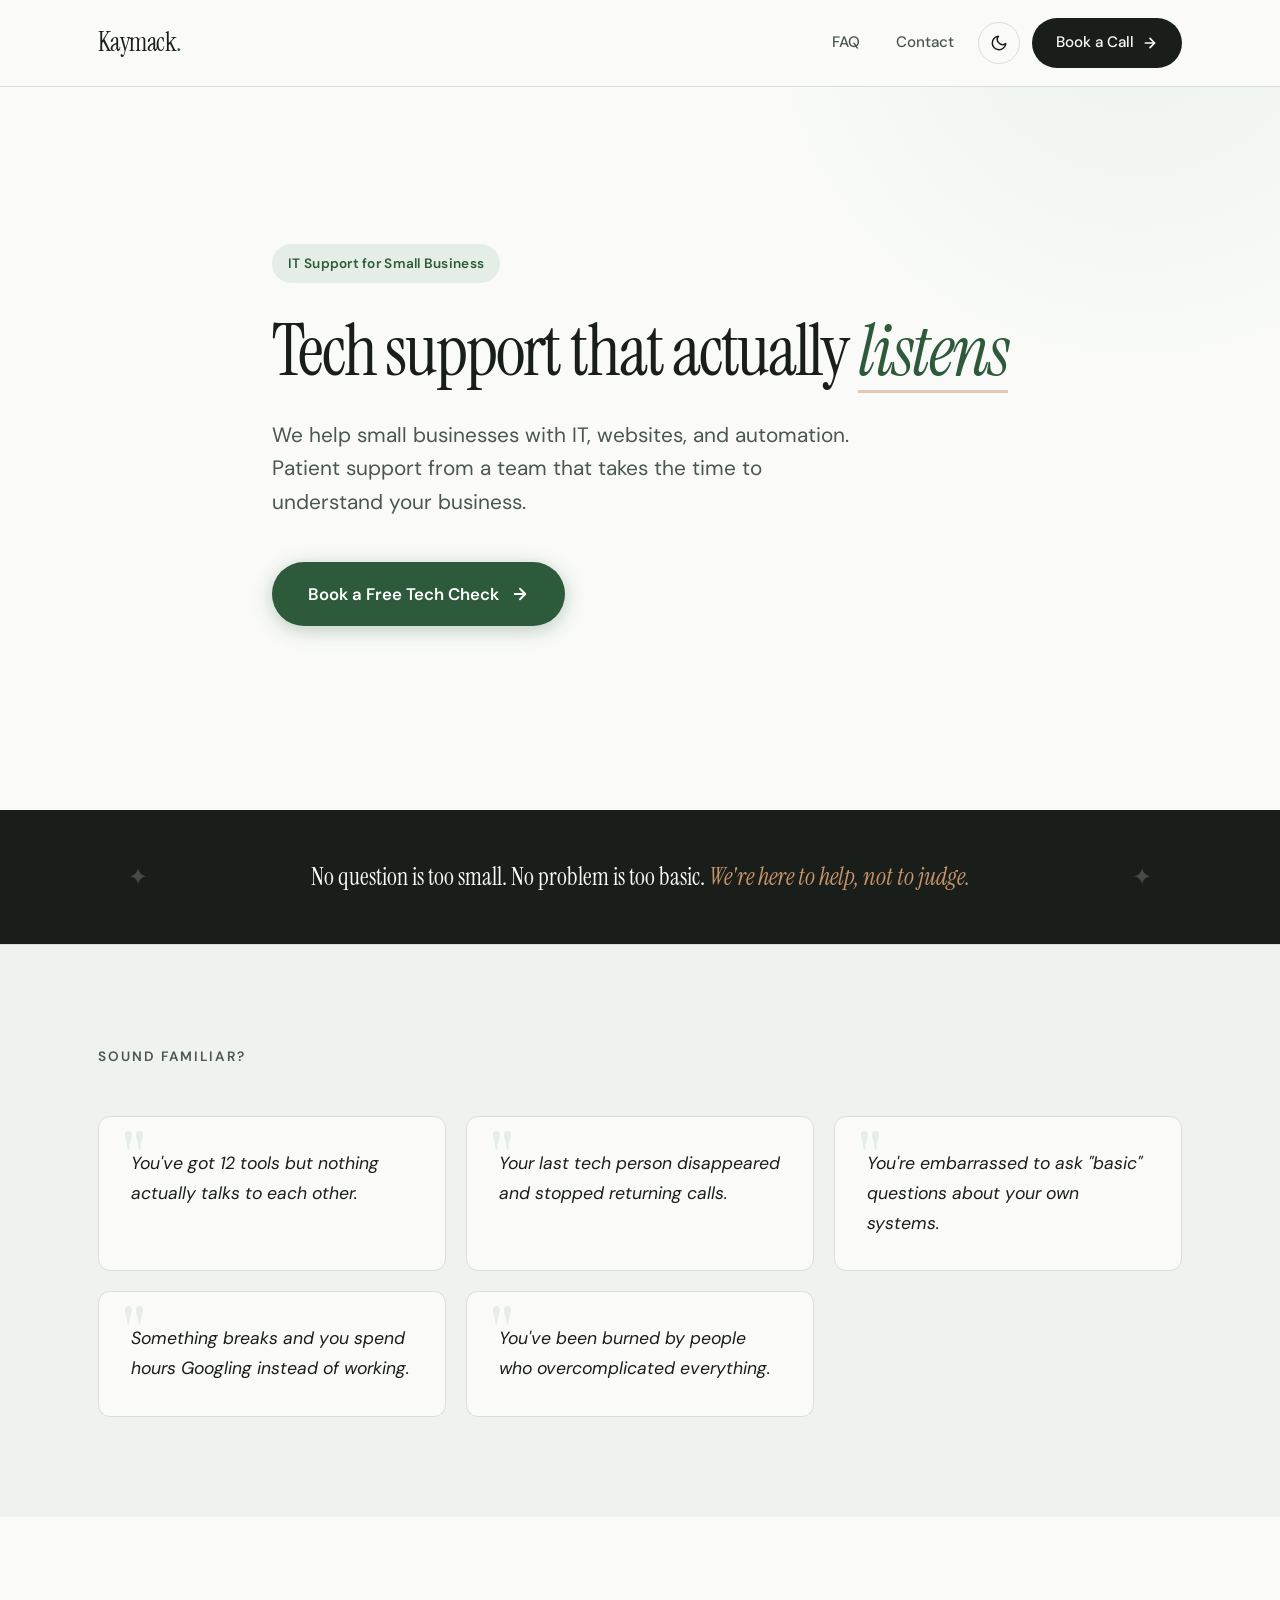
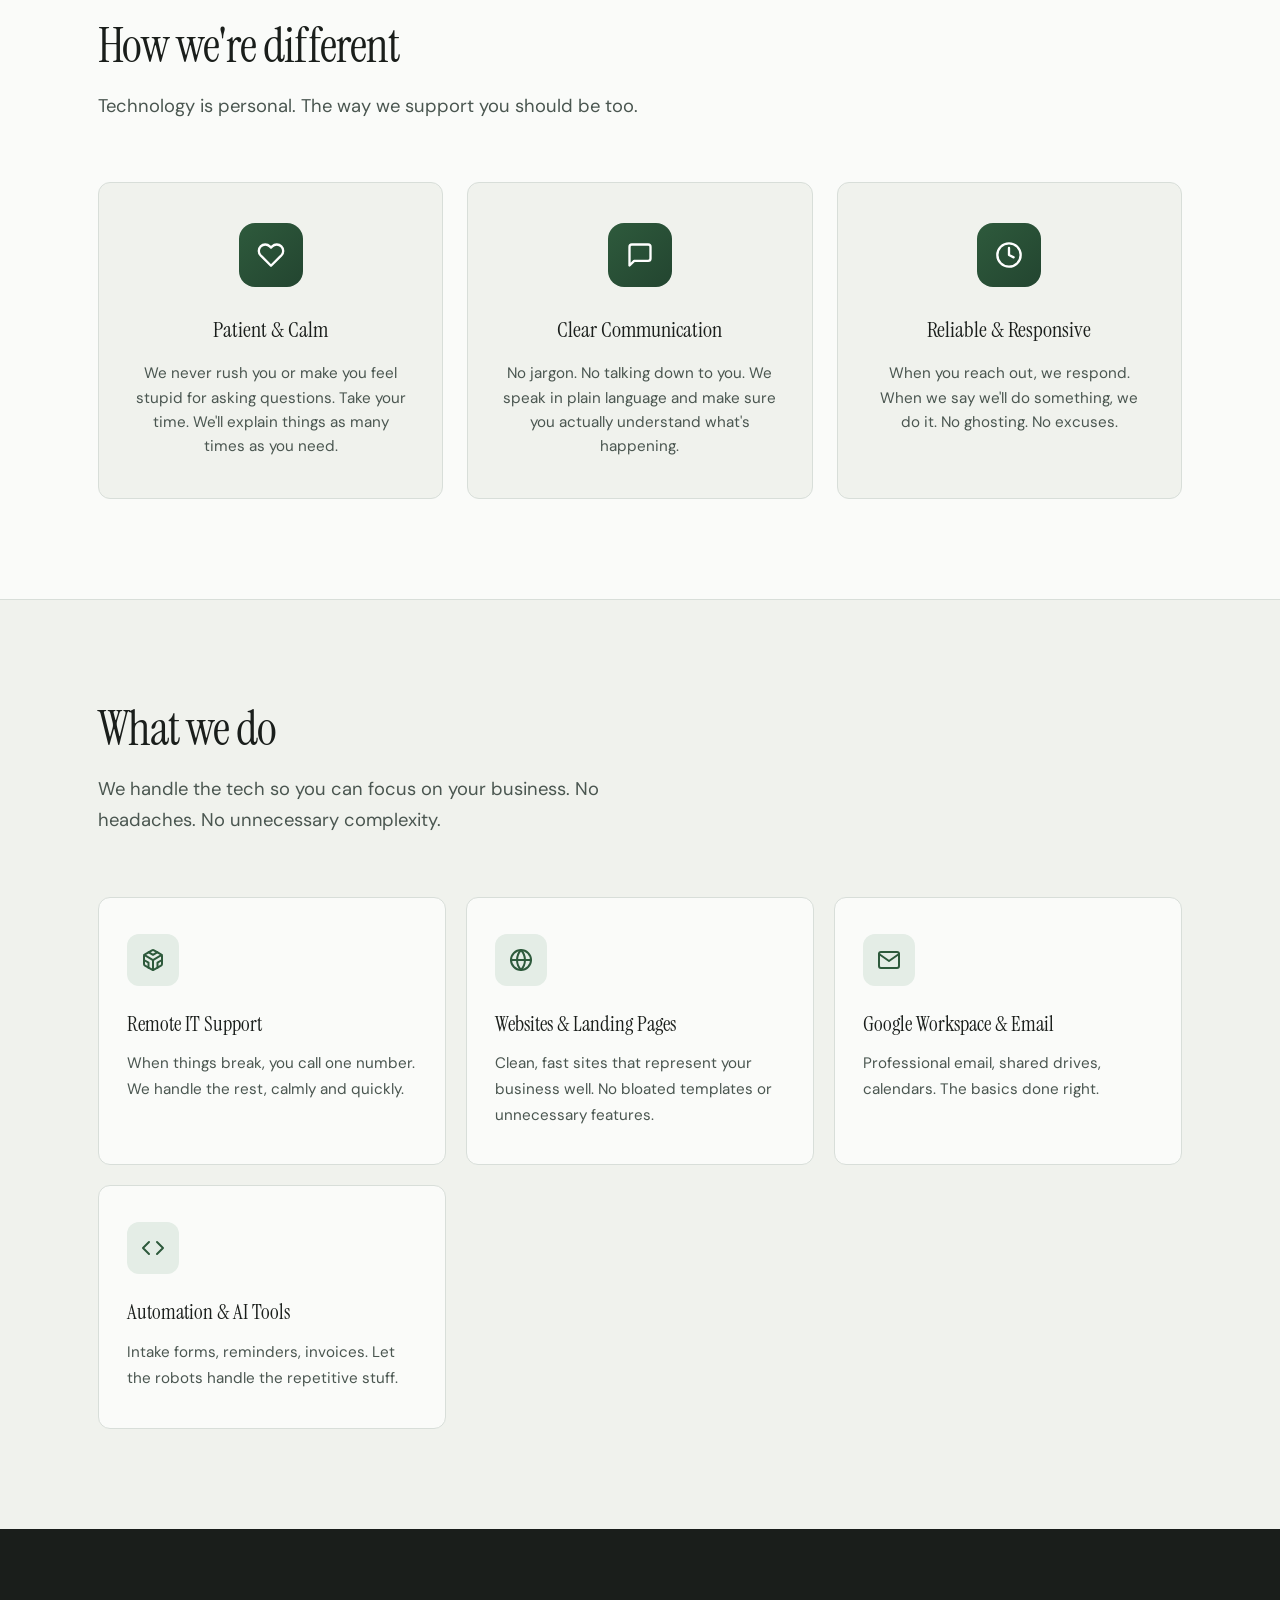
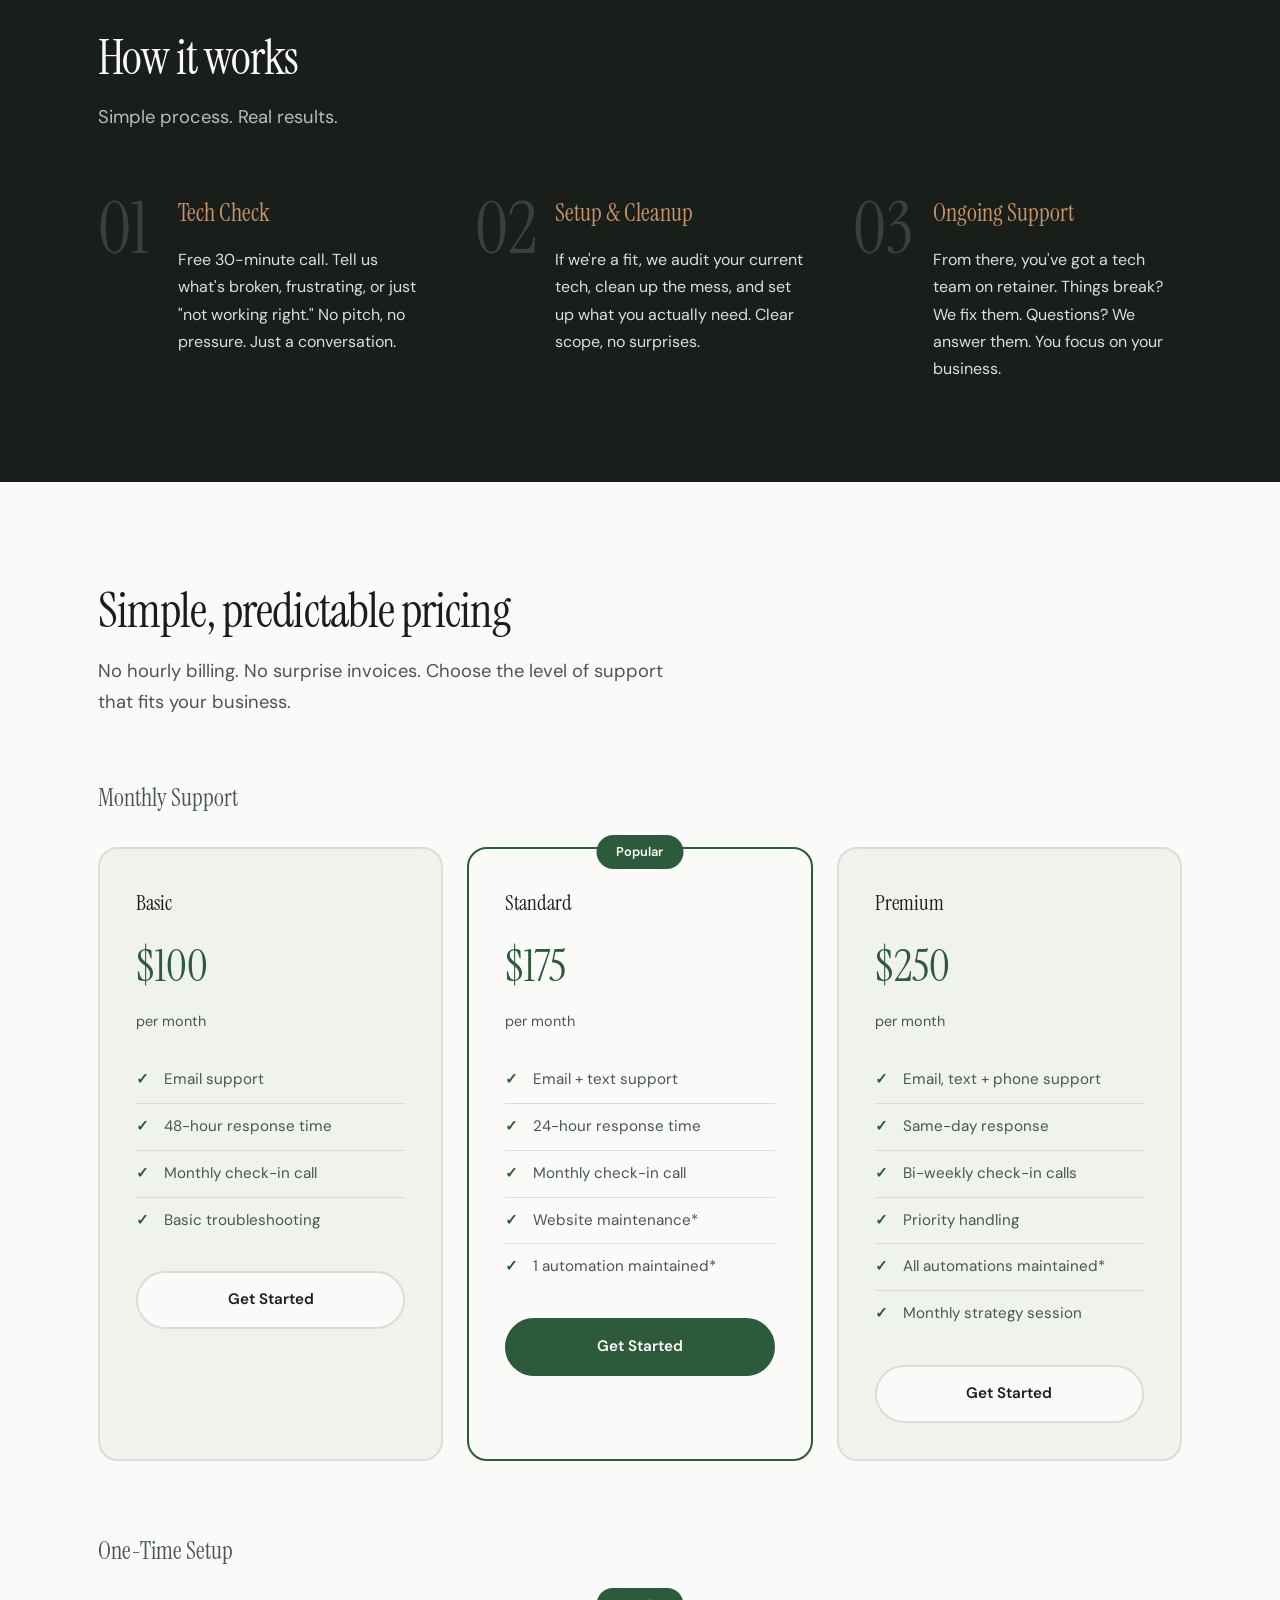
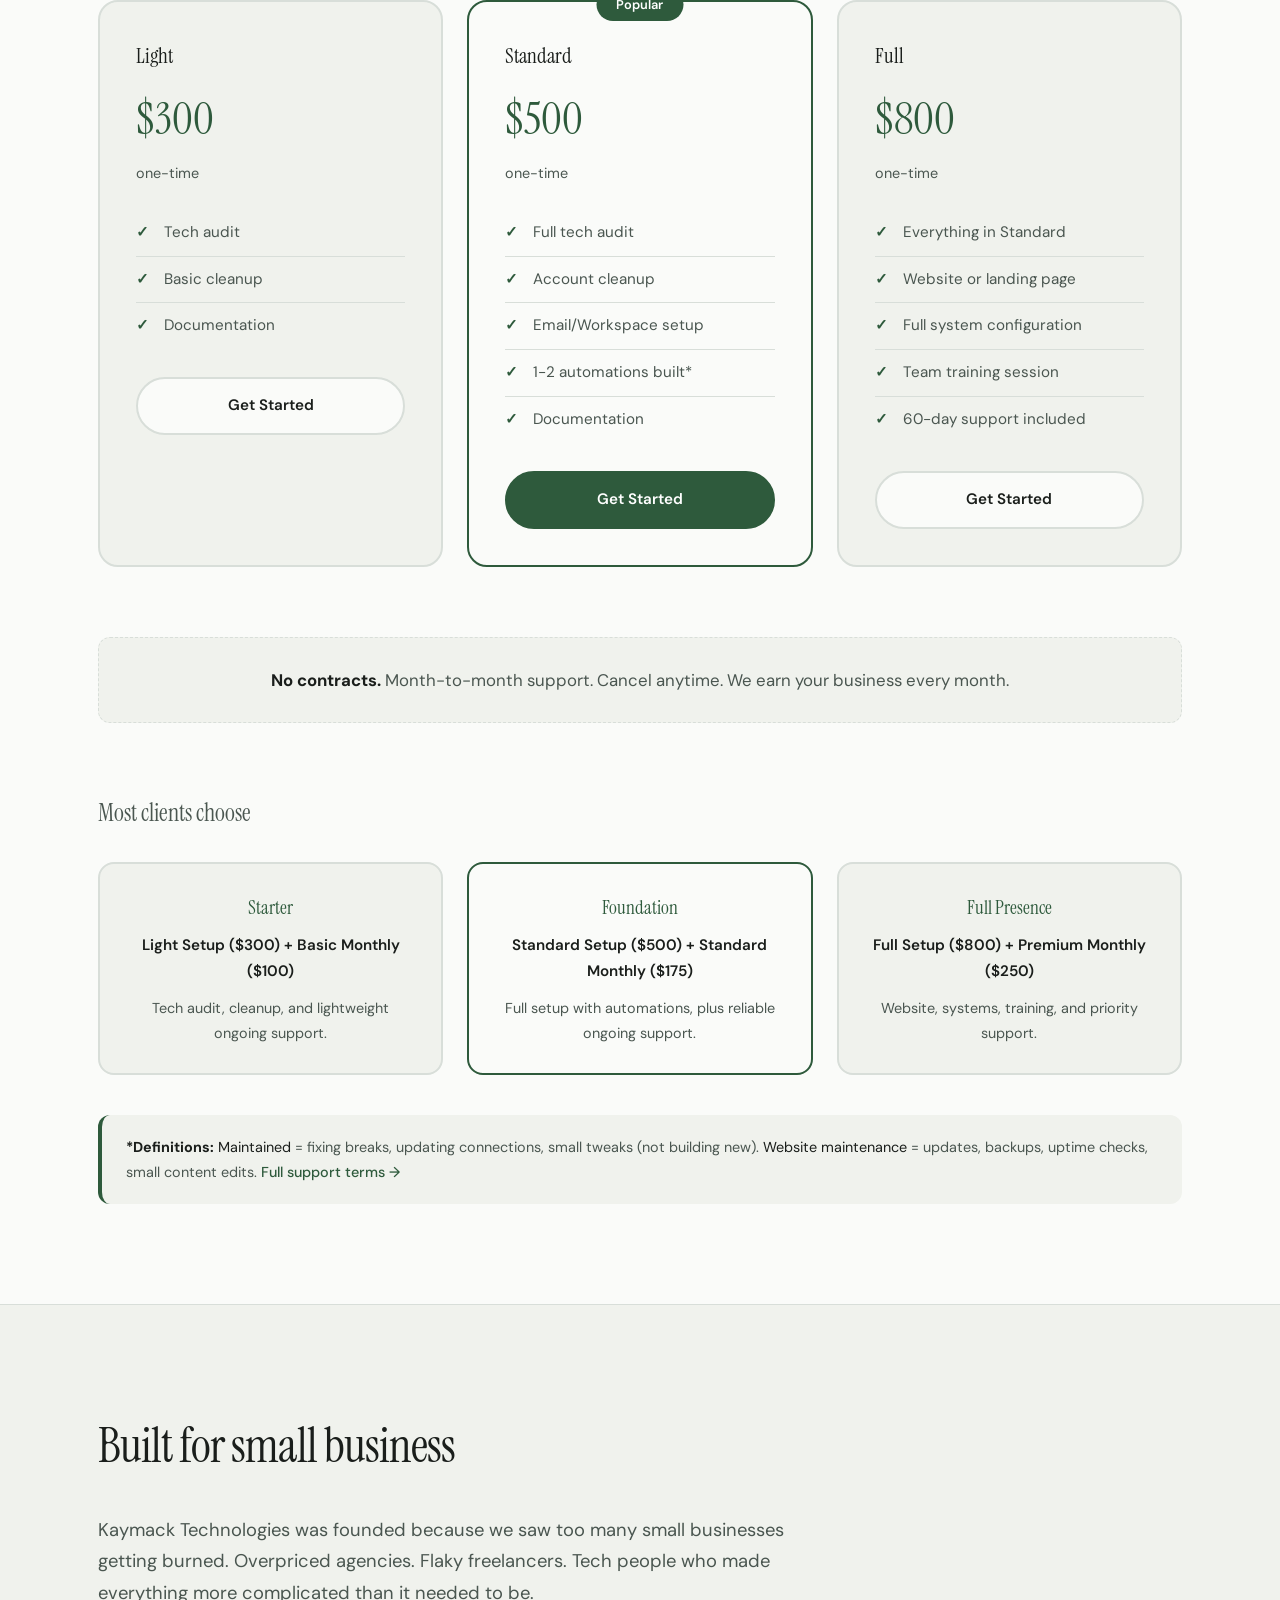
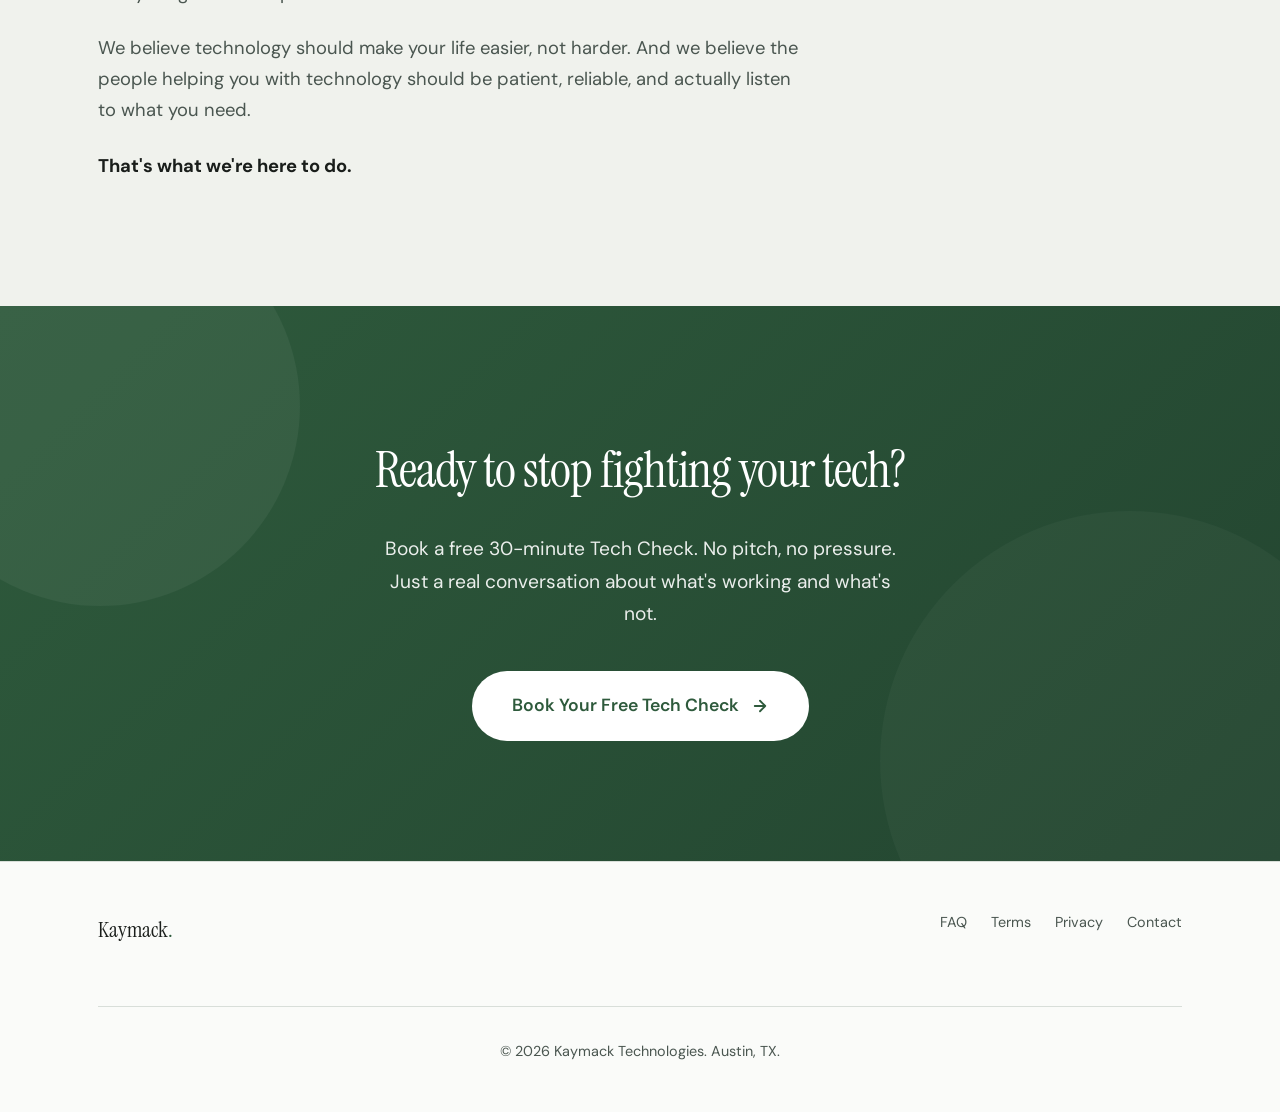
==== commit 1efeb349: "Add FAQ, privacy, auto-year footers, nav links" ====
--- a/index.html
+++ b/index.html
@@ -745,6 +745,19 @@
             transition: color 0.3s ease;
         }
         .footer-contact a:hover { color: var(--color-accent); }
+        .footer-links {
+            display: flex;
+            gap: 24px;
+            margin-bottom: 16px;
+        }
+        .footer-links a {
+            color: var(--color-text-muted);
+            text-decoration: none;
+            font-size: 0.9rem;
+        }
+        .footer-links a:hover {
+            color: var(--color-accent);
+        }
         .footer-copy {
             width: 100%;
             text-align: center;
@@ -790,6 +803,7 @@
             <a href="#" class="logo">Kaymack<span>.</span></a>
             <div class="header-right">
                 <a href="/faq" class="nav-link">FAQ</a>
+                <a href="/card" class="nav-link">Contact</a>
                 <button class="theme-toggle" id="themeToggle" aria-label="Toggle dark mode">
                     <svg class="moon" width="18" height="18" viewBox="0 0 24 24" fill="none" stroke="currentColor" stroke-width="2" stroke-linecap="round" stroke-linejoin="round"><path d="M21 12.79A9 9 0 1 1 11.21 3 7 7 0 0 0 21 12.79z"></path></svg>
                     <svg class="sun" width="18" height="18" viewBox="0 0 24 24" fill="none" stroke="currentColor" stroke-width="2" stroke-linecap="round" stroke-linejoin="round"><circle cx="12" cy="12" r="5"></circle><line x1="12" y1="1" x2="12" y2="3"></line><line x1="12" y1="21" x2="12" y2="23"></line><line x1="4.22" y1="4.22" x2="5.64" y2="5.64"></line><line x1="18.36" y1="18.36" x2="19.78" y2="19.78"></line><line x1="1" y1="12" x2="3" y2="12"></line><line x1="21" y1="12" x2="23" y2="12"></line><line x1="4.22" y1="19.78" x2="5.64" y2="18.36"></line><line x1="18.36" y1="5.64" x2="19.78" y2="4.22"></line></svg>
@@ -1068,11 +1082,13 @@
         <div class="container">
             <div class="footer-inner">
                 <div class="footer-logo">Kaymack<span>.</span></div>
-                <div class="footer-contact">
-                    <a href="/cdn-cgi/l/email-protection#7d0e080d0d120f093d161c04101c1e1609181e15131211121a14180e531e1210"><span class="__cf_email__" data-cfemail="35464045455a4741755e544c5854565e4150565d5b5a595a525c50461b565a58">[email&#160;protected]</span></a>
-                    <a href="tel:+15125229096">(512) 522-9096</a>
-                </div>
-                <div class="footer-copy">© 2026 Kaymack Technologies. Austin, TX.</div>
+                <div class="footer-links">
+                    <a href="/faq">FAQ</a>
+                    <a href="/terms">Terms</a>
+                    <a href="/privacy">Privacy</a>
+                    <a href="/card">Contact</a>
+                </div>
+                <div class="footer-copy">© <span id="year"></span> Kaymack Technologies. Austin, TX.</div>
             </div>
         </div>
     </footer>
@@ -1111,6 +1127,9 @@
             });
         }, { threshold: 0.1 });
         document.querySelectorAll('.problem-card, .service-card, .pricing-card, .step, .approach-card, .path-card').forEach(el => observer.observe(el));
+        
+        // Auto-update copyright year
+        document.getElementById('year').textContent = new Date().getFullYear();
     </script>
 </body>
 </html>
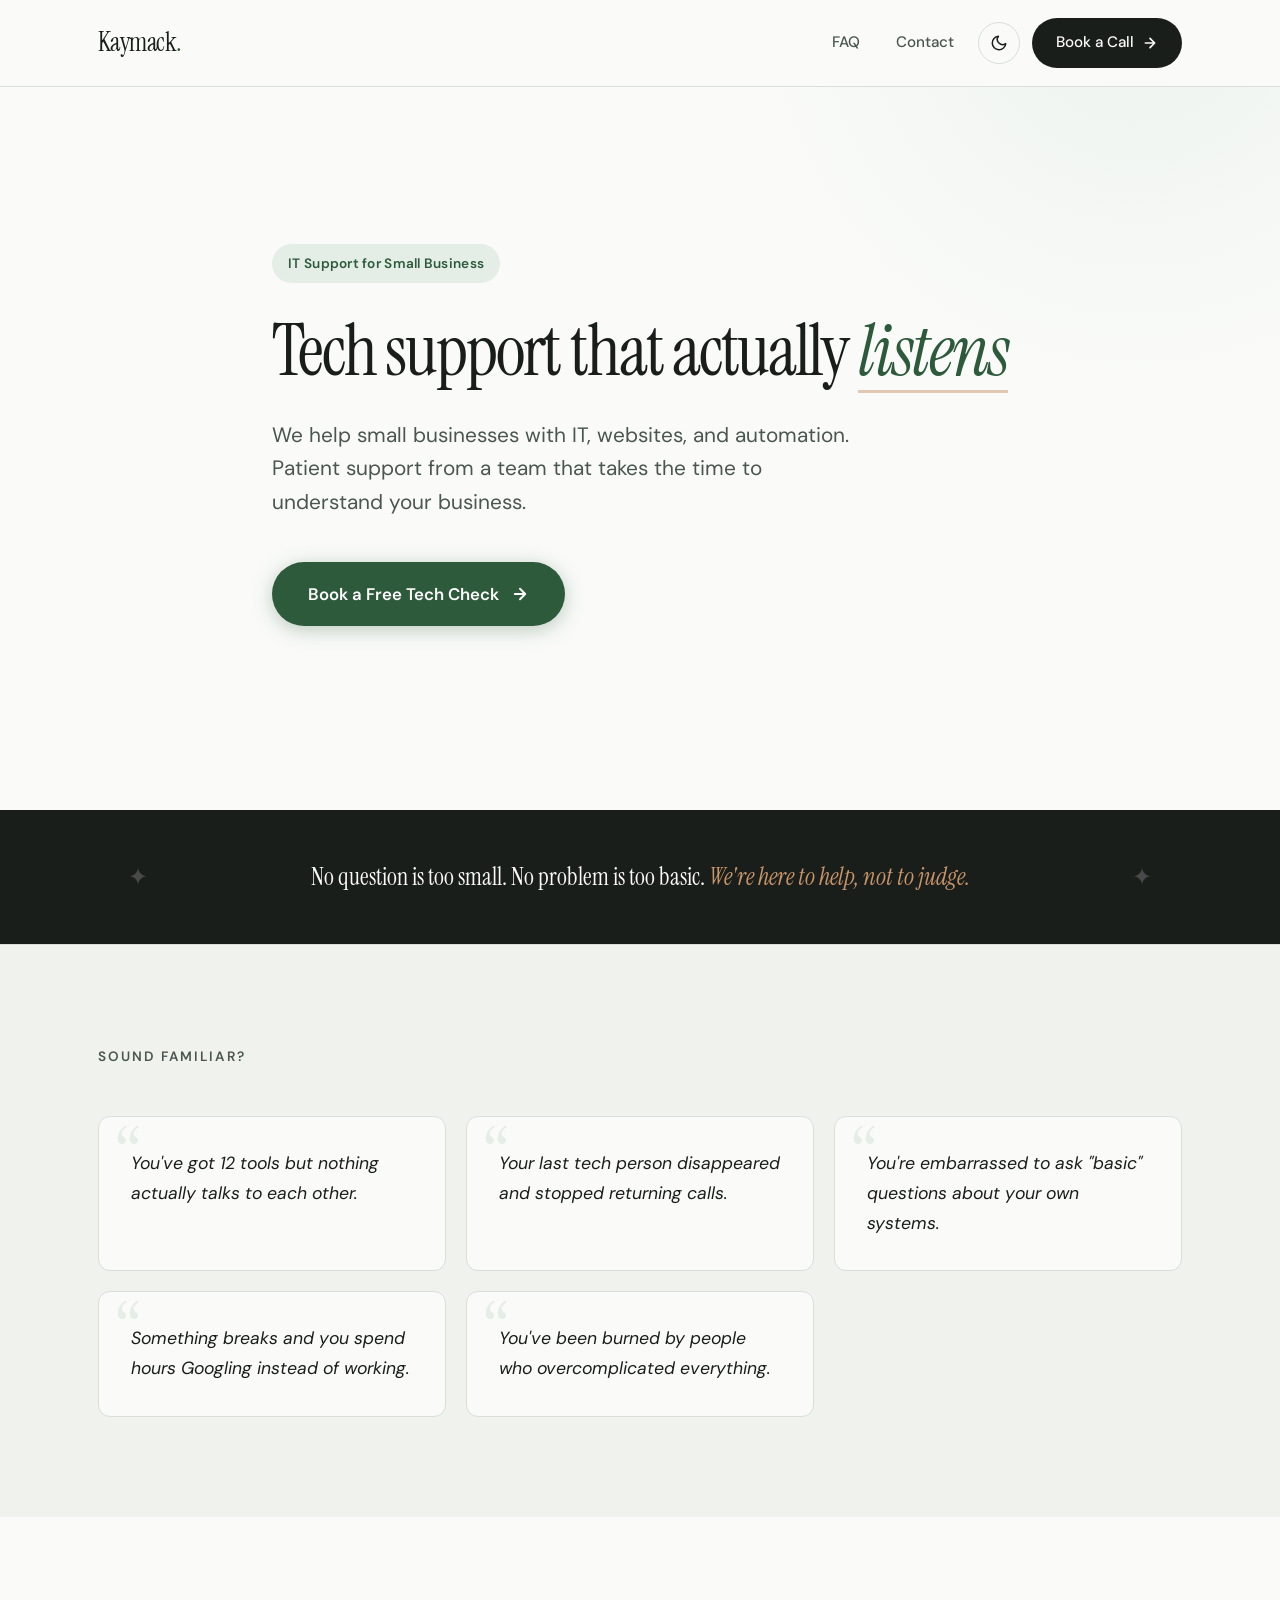
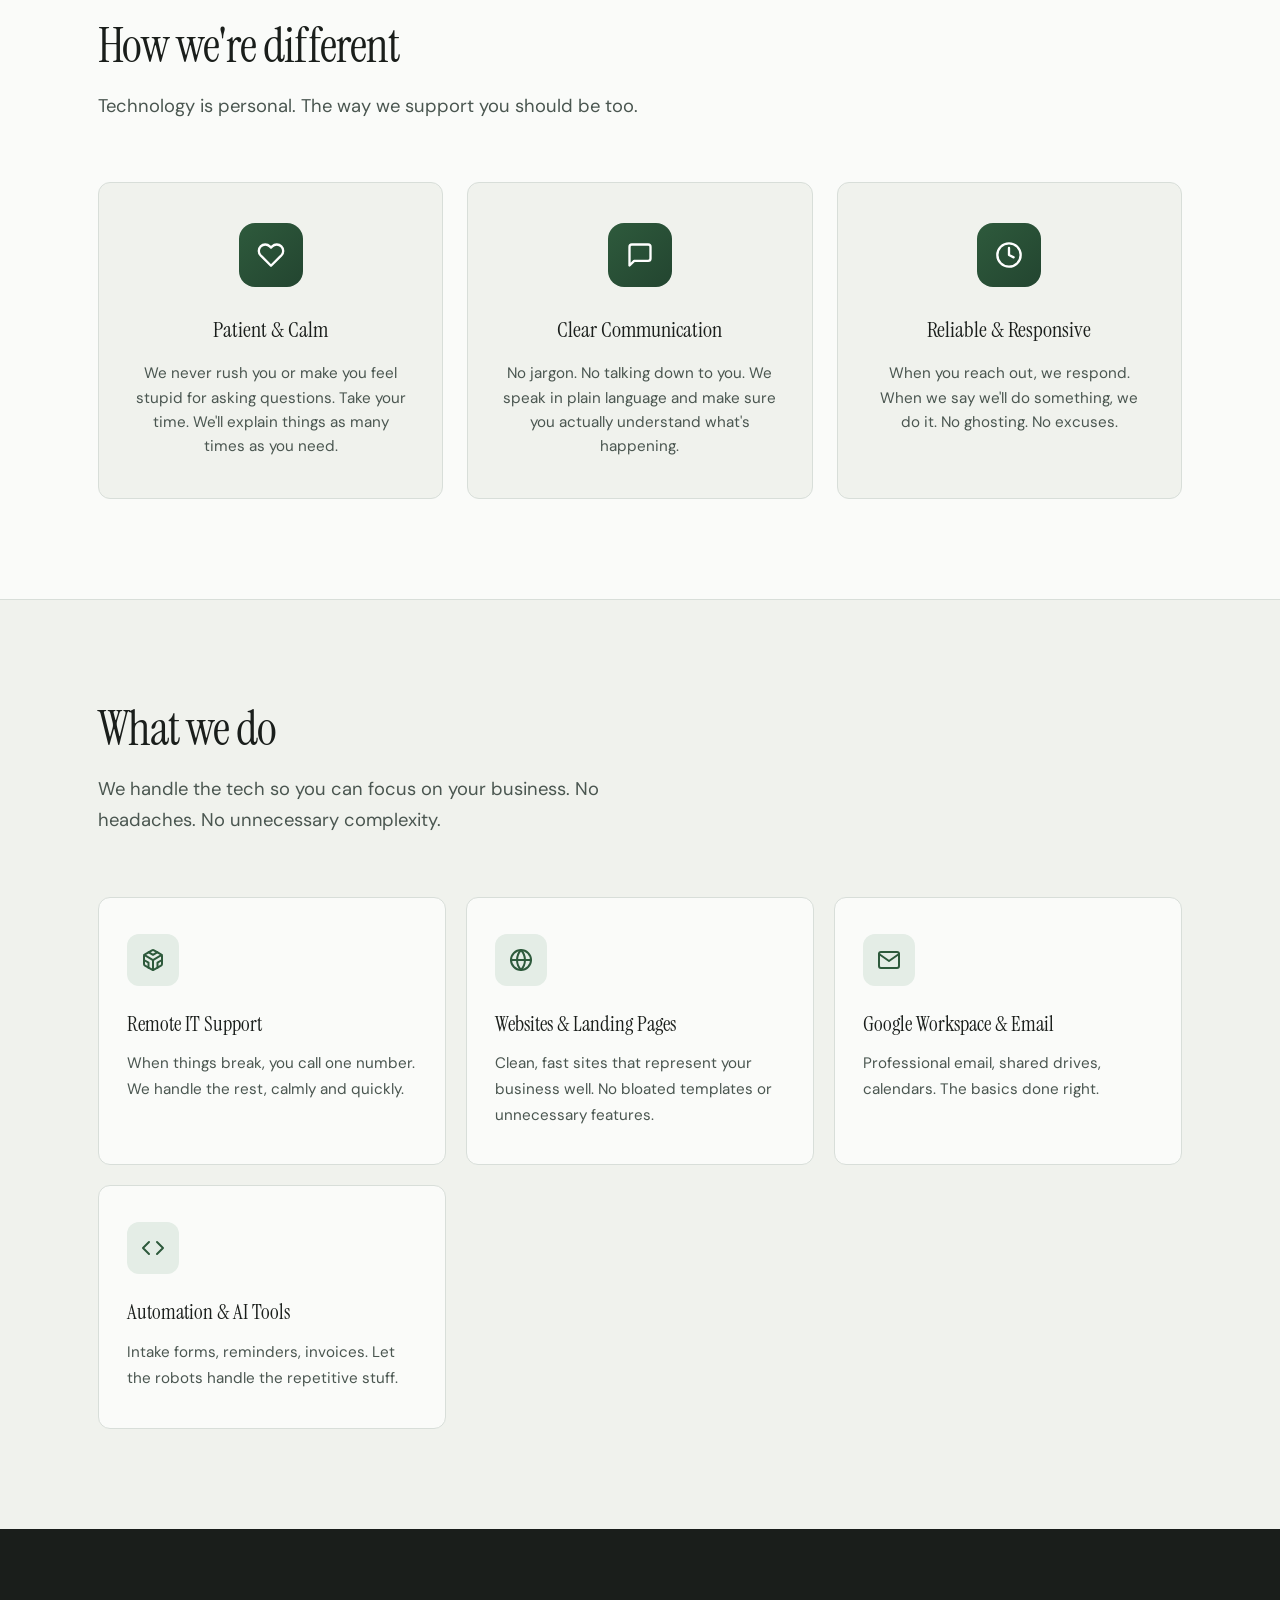
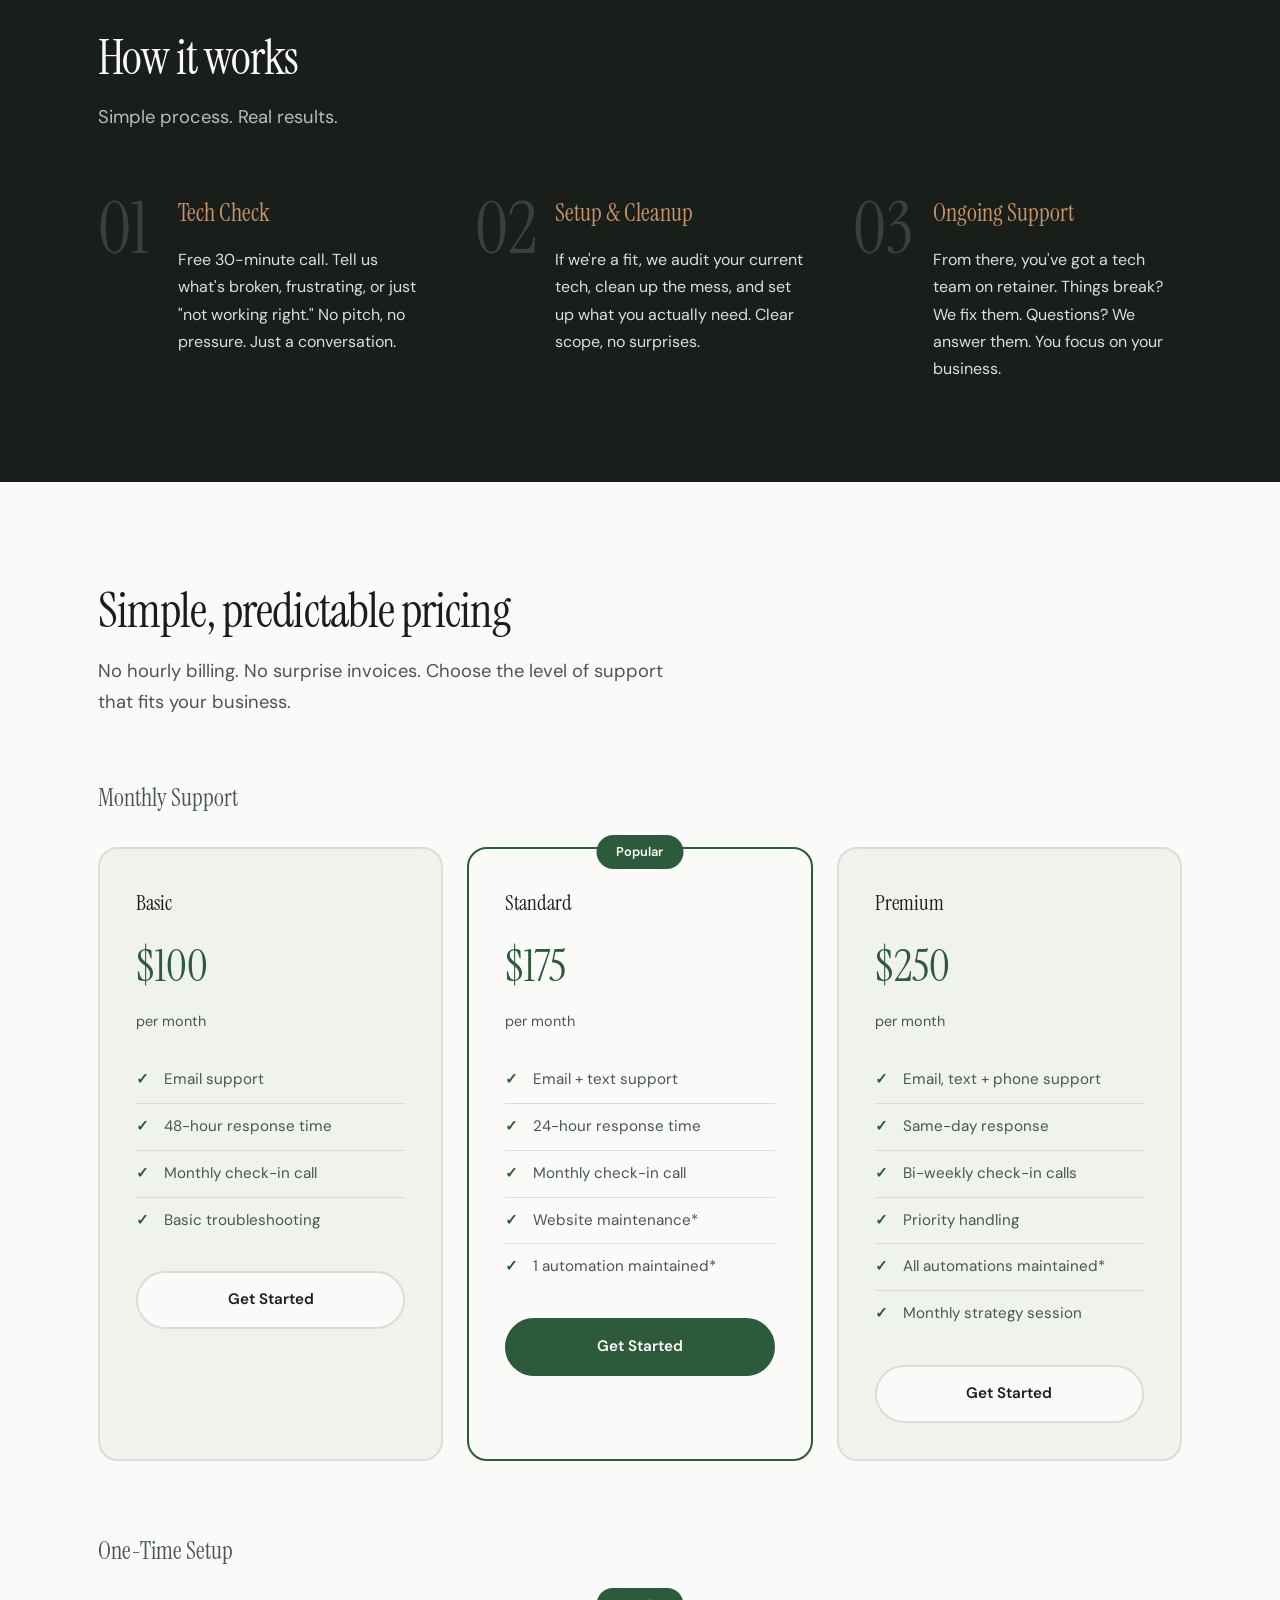
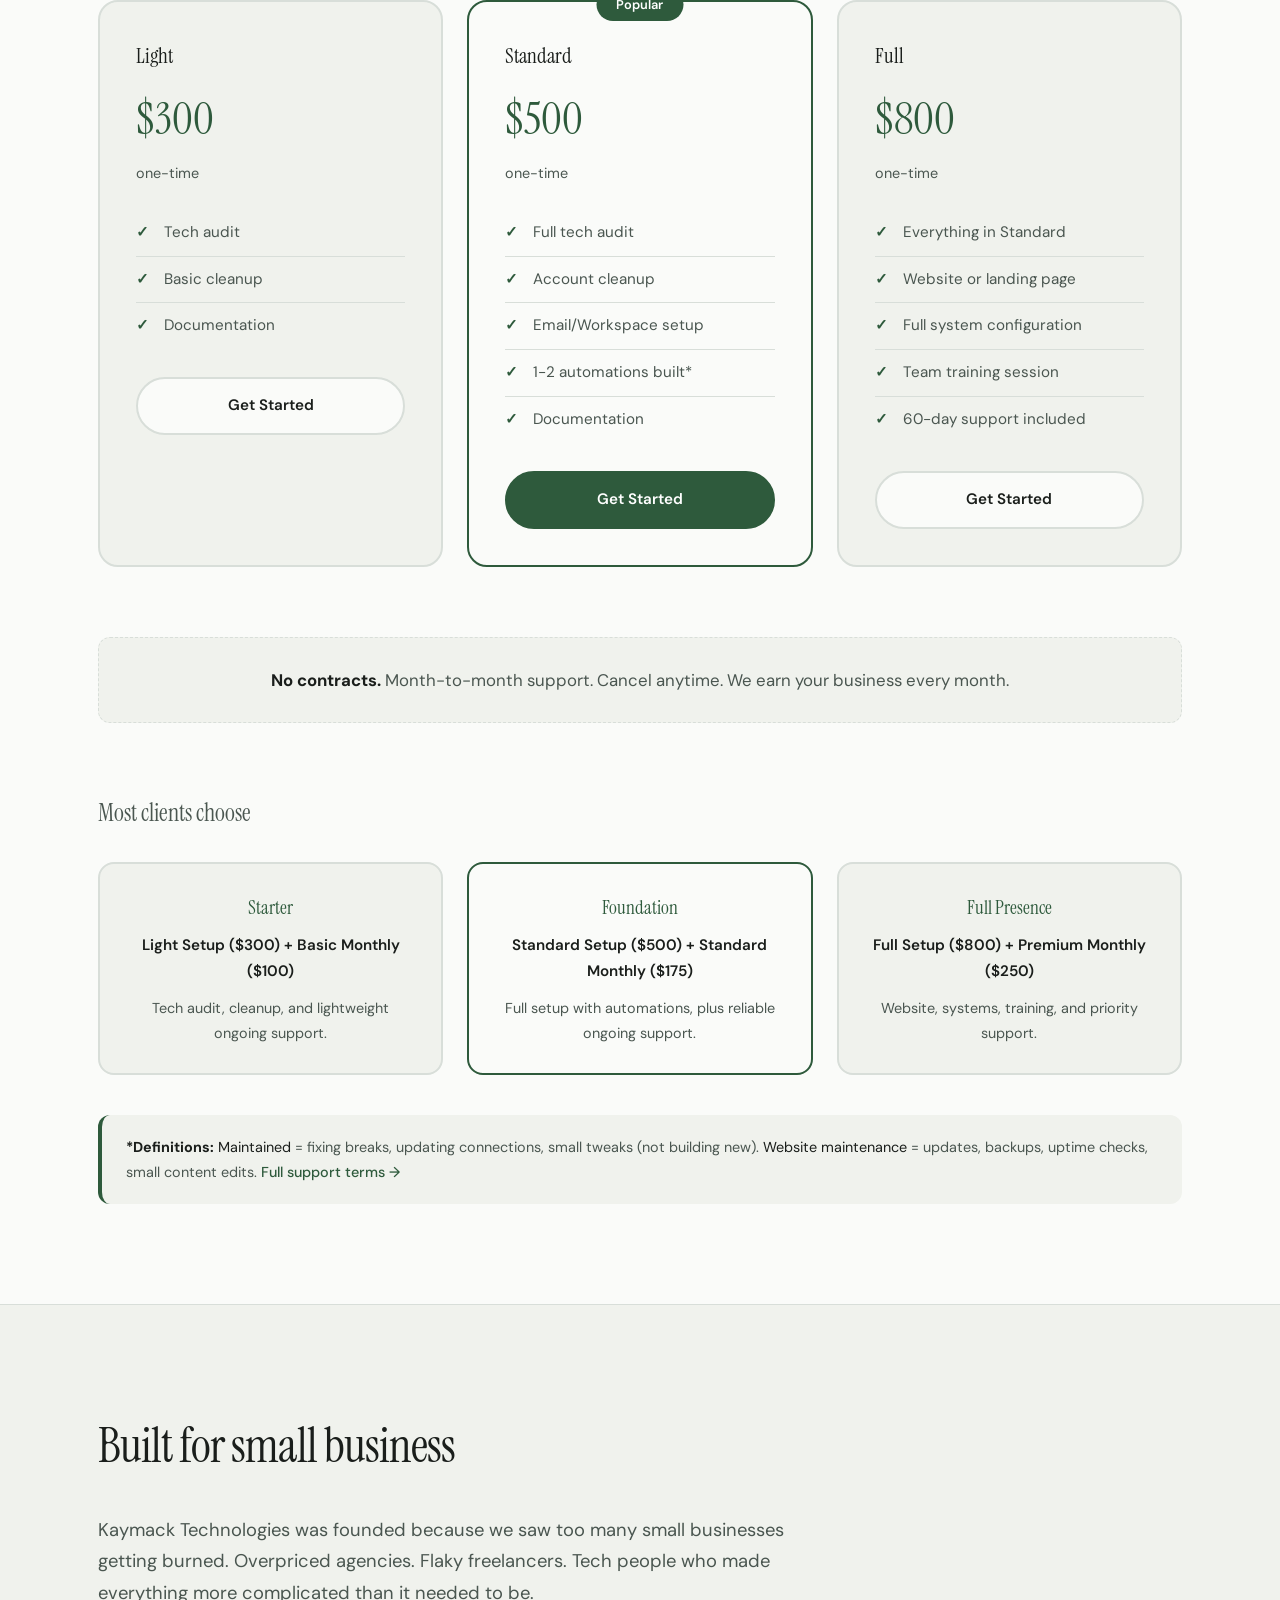
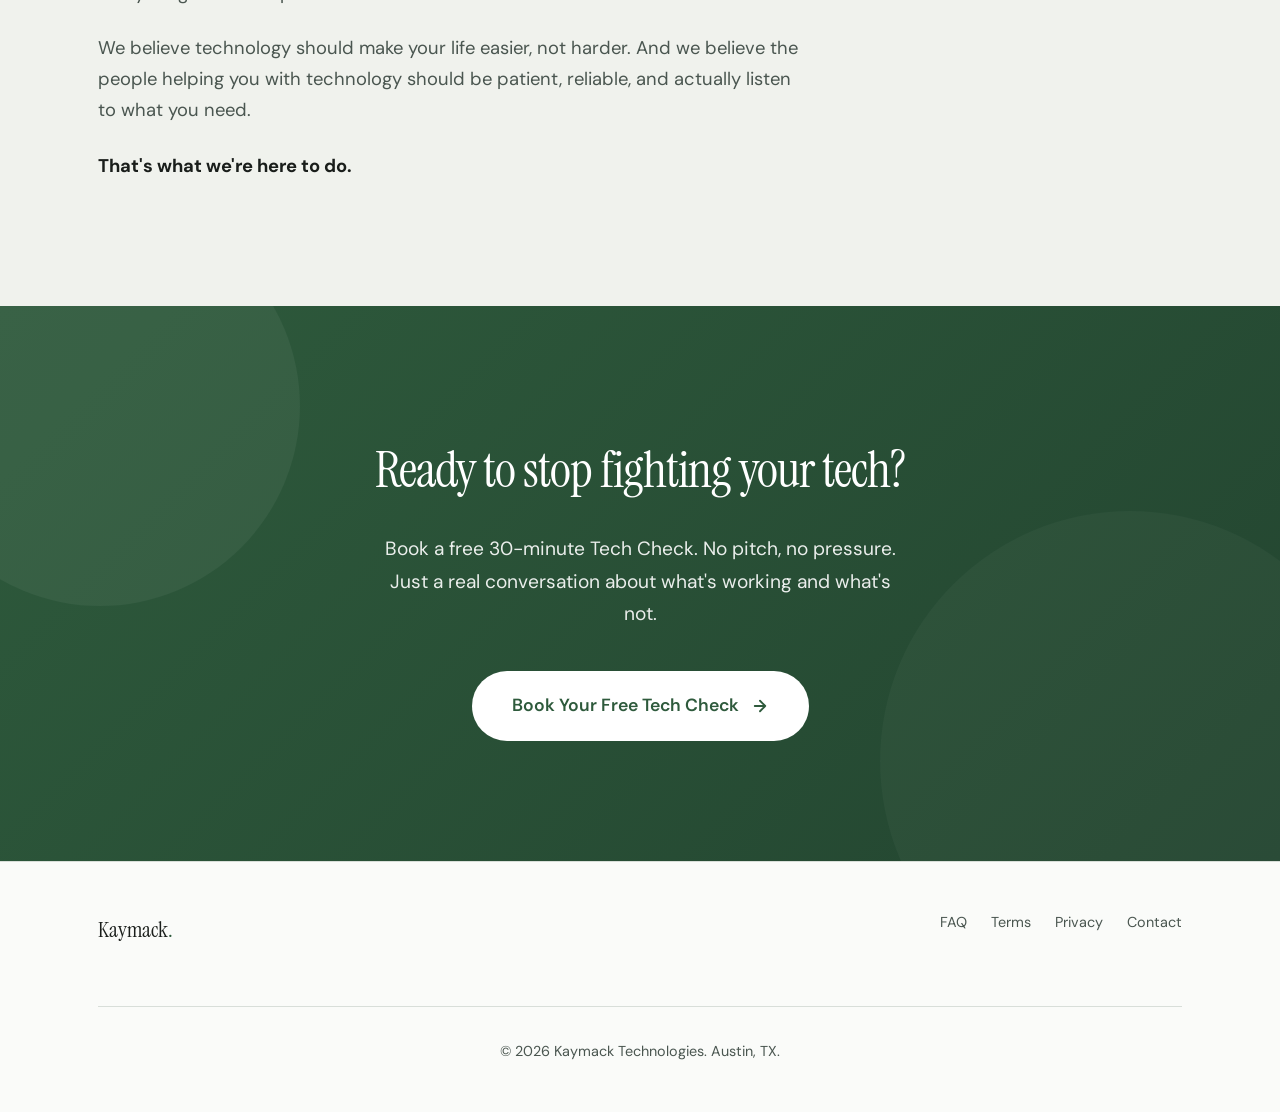
==== commit eed8e64c: "Split index.html into separate HTML, CSS, JS files" ====
--- a/index.html
+++ b/index.html
@@ -24,778 +24,7 @@
     <link rel="preconnect" href="https://fonts.googleapis.com">
     <link rel="preconnect" href="https://fonts.gstatic.com" crossorigin>
     <link href="https://fonts.googleapis.com/css2?family=DM+Sans:ital,opsz,wght@0,9..40,400;0,9..40,500;0,9..40,600;0,9..40,700;1,9..40,400&family=Instrument+Serif:ital@0;1&display=swap" rel="stylesheet">
-    <style>
-        :root {
-            --color-bg: #FAFBF9;
-            --color-bg-alt: #F0F2ED;
-            --color-text: #1A1E1B;
-            --color-text-muted: #4A5650;
-            --color-accent: #2E5A3C;
-            --color-accent-hover: #234530;
-            --color-accent-light: #E4EDE6;
-            --color-border: #D8DED9;
-            --color-warm: #C9956A;
-            --font-display: 'Instrument Serif', serif;
-            --font-body: 'DM Sans', sans-serif;
-            --radius: 12px;
-            --shadow-sm: 0 2px 8px rgba(0,0,0,0.04);
-            --shadow-md: 0 8px 30px rgba(0,0,0,0.08);
-            --shadow-lg: 0 20px 50px rgba(0,0,0,0.12);
-        }
-        [data-theme="dark"] {
-            --color-bg: #0F1410;
-            --color-bg-alt: #1A1F1B;
-            --color-text: #F0F4F1;
-            --color-text-muted: #B8C4BA;
-            --color-accent: #6BBF7A;
-            --color-accent-hover: #5AAD69;
-            --color-accent-light: #1E3324;
-            --color-border: #2A352C;
-            --color-warm: #D4A574;
-            --shadow-sm: 0 2px 8px rgba(0,0,0,0.3);
-            --shadow-md: 0 8px 30px rgba(0,0,0,0.4);
-            --shadow-lg: 0 20px 50px rgba(0,0,0,0.5);
-        }
-        * { margin: 0; padding: 0; box-sizing: border-box; }
-        html { scroll-behavior: smooth; }
-        body {
-            font-family: var(--font-body);
-            font-size: 17px;
-            line-height: 1.7;
-            color: var(--color-text);
-            background-color: var(--color-bg);
-            -webkit-font-smoothing: antialiased;
-        }
-        .container { max-width: 1140px; margin: 0 auto; padding: 0 28px; }
-        section { padding: 100px 0; }
-
-        /* Header */
-        header {
-            padding: 18px 0;
-            position: fixed;
-            top: 0; left: 0; right: 0;
-            background: var(--color-bg);
-            z-index: 100;
-            border-bottom: 1px solid var(--color-border);
-            transition: all 0.3s ease;
-        }
-        header.scrolled {
-            background: rgba(250, 249, 246, 0.85);
-            backdrop-filter: blur(20px);
-        }
-        [data-theme="dark"] header.scrolled {
-            background: rgba(17, 17, 16, 0.85);
-        }
-        .header-inner { display: flex; justify-content: space-between; align-items: center; }
-        .header-right { display: flex; align-items: center; gap: 12px; }
-        .nav-link {
-            color: var(--color-text-muted);
-            text-decoration: none;
-            font-size: 0.95rem;
-            font-weight: 500;
-            padding: 8px 12px;
-            border-radius: 8px;
-            transition: all 0.2s ease;
-        }
-        .nav-link:hover {
-            color: var(--color-text);
-            background: var(--color-accent-light);
-        }
-        .theme-toggle {
-            width: 42px; height: 42px;
-            border-radius: 50%;
-            border: 1px solid var(--color-border);
-            background: var(--color-bg);
-            color: var(--color-text);
-            cursor: pointer;
-            display: flex; align-items: center; justify-content: center;
-            transition: all 0.3s ease;
-        }
-        .theme-toggle:hover { 
-            border-color: var(--color-accent); 
-            background: var(--color-accent-light);
-            transform: rotate(15deg);
-        }
-        .theme-toggle .sun { display: none; }
-        .theme-toggle .moon { display: block; }
-        [data-theme="dark"] .theme-toggle .sun { display: block; }
-        [data-theme="dark"] .theme-toggle .moon { display: none; }
-        .logo {
-            font-family: var(--font-display);
-            font-size: 1.6rem;
-            font-weight: 400;
-            color: var(--color-text);
-            text-decoration: none;
-            letter-spacing: -0.02em;
-        }
-        .logo span { color: var(--color-accent); }
-        .header-cta {
-            display: inline-flex; align-items: center; gap: 8px;
-            padding: 12px 24px;
-            background: var(--color-text);
-            color: var(--color-bg);
-            text-decoration: none;
-            font-weight: 500;
-            font-size: 0.95rem;
-            border-radius: 100px;
-            transition: all 0.3s ease;
-        }
-        .header-cta:hover { 
-            background: var(--color-accent);
-            transform: translateY(-2px);
-            box-shadow: var(--shadow-md);
-        }
-
-        /* Hero */
-        .hero {
-            padding: 180px 0 120px;
-            min-height: 90vh;
-            display: flex;
-            align-items: center;
-            position: relative;
-            overflow: hidden;
-        }
-        .hero::before {
-            content: '';
-            position: absolute;
-            top: -50%; right: -20%;
-            width: 800px; height: 800px;
-            background: radial-gradient(circle, var(--color-accent-light) 0%, transparent 70%);
-            opacity: 0.6;
-            pointer-events: none;
-        }
-        .hero-content { max-width: 780px; position: relative; z-index: 1; }
-        .hero-label {
-            display: inline-block;
-            padding: 8px 16px;
-            background: var(--color-accent-light);
-            color: var(--color-accent);
-            font-size: 0.85rem;
-            font-weight: 600;
-            border-radius: 100px;
-            margin-bottom: 28px;
-            letter-spacing: 0.02em;
-        }
-        .hero h1 {
-            font-family: var(--font-display);
-            font-size: clamp(3rem, 7vw, 4.5rem);
-            font-weight: 400;
-            line-height: 1.1;
-            letter-spacing: -0.03em;
-            margin-bottom: 28px;
-            color: var(--color-text);
-        }
-        .hero h1 em { 
-            font-style: italic; 
-            color: var(--color-accent);
-            position: relative;
-        }
-        .hero h1 em::after {
-            content: '';
-            position: absolute;
-            bottom: 4px; left: 0; right: 0;
-            height: 3px;
-            background: var(--color-warm);
-            opacity: 0.5;
-        }
-        .hero-sub {
-            font-size: 1.3rem;
-            color: var(--color-text-muted);
-            margin-bottom: 44px;
-            max-width: 580px;
-            line-height: 1.6;
-        }
-        .hero-cta {
-            display: inline-flex; align-items: center; gap: 12px;
-            padding: 18px 36px;
-            background: var(--color-accent);
-            color: white;
-            text-decoration: none;
-            font-weight: 600;
-            font-size: 1.05rem;
-            border-radius: 100px;
-            transition: all 0.3s ease;
-            box-shadow: 0 4px 20px rgba(46, 90, 60, 0.3);
-        }
-        .hero-cta:hover {
-            background: var(--color-accent-hover);
-            transform: translateY(-3px);
-            box-shadow: 0 8px 30px rgba(46, 90, 60, 0.4);
-        }
-        .hero-cta svg { transition: transform 0.3s ease; }
-        .hero-cta:hover svg { transform: translateX(4px); }
-
-        /* Values Banner */
-        .values-banner {
-            background: var(--color-text);
-            color: var(--color-bg);
-            padding: 50px 0;
-            text-align: center;
-            position: relative;
-            overflow: hidden;
-        }
-        .values-banner::before {
-            content: '✦';
-            position: absolute;
-            left: 10%; top: 50%;
-            transform: translateY(-50%);
-            font-size: 1.5rem;
-            opacity: 0.2;
-        }
-        .values-banner::after {
-            content: '✦';
-            position: absolute;
-            right: 10%; top: 50%;
-            transform: translateY(-50%);
-            font-size: 1.5rem;
-            opacity: 0.2;
-        }
-        .values-banner p {
-            font-family: var(--font-display);
-            font-size: 1.5rem;
-            font-weight: 400;
-            max-width: 700px;
-            margin: 0 auto;
-            line-height: 1.4;
-        }
-        .values-banner p em { font-style: italic; color: var(--color-warm); }
-
-        /* Problems */
-        .problems {
-            background: var(--color-bg-alt);
-            border-top: 1px solid var(--color-border);
-        }
-        .problems h2 {
-            font-family: var(--font-body);
-            font-size: 0.85rem;
-            font-weight: 600;
-            text-transform: uppercase;
-            letter-spacing: 0.15em;
-            color: var(--color-text-muted);
-            margin-bottom: 48px;
-        }
-        .problem-grid {
-            display: grid;
-            grid-template-columns: repeat(auto-fit, minmax(320px, 1fr));
-            gap: 20px;
-        }
-        .problem-card {
-            background: var(--color-bg);
-            padding: 32px;
-            border-radius: var(--radius);
-            border: 1px solid var(--color-border);
-            position: relative;
-            transition: all 0.3s ease;
-            cursor: default;
-        }
-        .problem-card:hover { 
-            transform: translateY(-4px);
-            box-shadow: var(--shadow-md);
-            border-color: var(--color-warm);
-        }
-        .problem-card::before {
-            content: '"';
-            font-family: var(--font-display);
-            font-size: 5rem;
-            color: var(--color-accent-light);
-            position: absolute;
-            top: 5px; left: 20px;
-            line-height: 1;
-        }
-        [data-theme="dark"] .problem-card::before { opacity: 0.3; }
-        .problem-card p { 
-            position: relative; 
-            z-index: 1; 
-            color: var(--color-text); 
-            font-size: 1.1rem;
-            font-style: italic;
-        }
-
-        /* Approach */
-        .approach { background: var(--color-bg); }
-        .section-header {
-            max-width: 600px;
-            margin-bottom: 60px;
-        }
-        .section-header h2 {
-            font-family: var(--font-display);
-            font-size: clamp(2.2rem, 5vw, 3rem);
-            font-weight: 400;
-            letter-spacing: -0.02em;
-            margin-bottom: 16px;
-            line-height: 1.2;
-        }
-        .section-header p {
-            color: var(--color-text-muted);
-            font-size: 1.15rem;
-        }
-        .approach-grid {
-            display: grid;
-            grid-template-columns: repeat(auto-fit, minmax(300px, 1fr));
-            gap: 24px;
-        }
-        .approach-card {
-            padding: 40px 32px;
-            background: var(--color-bg-alt);
-            border-radius: var(--radius);
-            border: 1px solid var(--color-border);
-            text-align: center;
-            transition: all 0.3s ease;
-        }
-        .approach-card:hover {
-            background: var(--color-bg);
-            border-color: var(--color-accent);
-            transform: translateY(-4px);
-            box-shadow: var(--shadow-md);
-        }
-        .approach-card .icon {
-            width: 64px; height: 64px;
-            background: linear-gradient(135deg, var(--color-accent) 0%, var(--color-accent-hover) 100%);
-            border-radius: 16px;
-            display: flex; align-items: center; justify-content: center;
-            margin: 0 auto 24px;
-            color: white;
-            transition: transform 0.3s ease;
-        }
-        .approach-card:hover .icon { transform: scale(1.1) rotate(-5deg); }
-        .approach-card h3 {
-            font-family: var(--font-display);
-            font-size: 1.4rem;
-            font-weight: 400;
-            margin-bottom: 12px;
-        }
-        .approach-card p { color: var(--color-text-muted); font-size: 0.95rem; line-height: 1.6; }
-
-        /* Services */
-        .services { background: var(--color-bg-alt); border-top: 1px solid var(--color-border); }
-        .services-grid {
-            display: grid;
-            grid-template-columns: repeat(auto-fit, minmax(280px, 1fr));
-            gap: 20px;
-        }
-        .service-card {
-            padding: 36px 28px;
-            background: var(--color-bg);
-            border-radius: var(--radius);
-            border: 1px solid var(--color-border);
-            transition: all 0.3s ease;
-            position: relative;
-            overflow: hidden;
-        }
-        .service-card::after {
-            content: '';
-            position: absolute;
-            top: 0; left: 0;
-            width: 4px; height: 0;
-            background: var(--color-accent);
-            transition: height 0.3s ease;
-        }
-        .service-card:hover::after { height: 100%; }
-        .service-card:hover { 
-            border-color: var(--color-accent);
-            transform: translateY(-4px);
-            box-shadow: var(--shadow-md);
-        }
-        .service-icon {
-            width: 52px; height: 52px;
-            background: var(--color-accent-light);
-            border-radius: 12px;
-            display: flex; align-items: center; justify-content: center;
-            margin-bottom: 20px;
-            color: var(--color-accent);
-            transition: all 0.3s ease;
-        }
-        .service-card:hover .service-icon {
-            background: var(--color-accent);
-            color: white;
-        }
-        .service-card h3 {
-            font-family: var(--font-display);
-            font-size: 1.3rem;
-            font-weight: 400;
-            margin-bottom: 10px;
-        }
-        .service-card p { color: var(--color-text-muted); font-size: 0.95rem; }
-
-        /* How it Works */
-        .how-it-works { 
-            background: var(--color-text); 
-            color: var(--color-bg);
-            position: relative;
-        }
-        [data-theme="dark"] .how-it-works {
-            background: #1A2E1F;
-        }
-        .how-it-works .section-header h2 { color: var(--color-bg); }
-        .how-it-works .section-header p { color: rgba(255,255,255,0.7); }
-        .steps {
-            display: grid;
-            grid-template-columns: repeat(auto-fit, minmax(300px, 1fr));
-            gap: 48px;
-        }
-        .step { position: relative; padding-left: 80px; }
-        .step-number {
-            position: absolute;
-            left: 0; top: 0;
-            font-family: var(--font-display);
-            font-size: 4.5rem;
-            font-weight: 400;
-            color: rgba(255, 255, 255, 0.15);
-            line-height: 1;
-        }
-        .step h3 {
-            font-family: var(--font-display);
-            font-size: 1.5rem;
-            font-weight: 400;
-            margin-bottom: 12px;
-            color: var(--color-warm);
-        }
-        .step p { color: rgba(255, 255, 255, 0.85); font-size: 1rem; line-height: 1.7; }
-
-        /* Pricing */
-        .pricing { background: var(--color-bg); }
-        .pricing-section-title {
-            font-family: var(--font-display);
-            font-size: 1.5rem;
-            font-weight: 400;
-            margin-bottom: 28px;
-            color: var(--color-text-muted);
-        }
-        .pricing-grid {
-            display: grid;
-            grid-template-columns: repeat(auto-fit, minmax(280px, 1fr));
-            gap: 24px;
-            margin-bottom: 70px;
-        }
-        .pricing-card {
-            background: var(--color-bg-alt);
-            border: 2px solid var(--color-border);
-            border-radius: 20px;
-            padding: 36px;
-            transition: all 0.3s ease;
-            position: relative;
-        }
-        .pricing-card:hover {
-            transform: translateY(-6px);
-            box-shadow: var(--shadow-lg);
-        }
-        .pricing-card.featured {
-            border-color: var(--color-accent);
-            background: var(--color-bg);
-        }
-        .pricing-card.featured::before {
-            content: 'Popular';
-            position: absolute;
-            top: -14px; left: 50%;
-            transform: translateX(-50%);
-            background: var(--color-accent);
-            color: white;
-            font-size: 0.8rem;
-            font-weight: 600;
-            padding: 6px 20px;
-            border-radius: 100px;
-        }
-        .pricing-card h3 {
-            font-family: var(--font-display);
-            font-size: 1.3rem;
-            font-weight: 400;
-            margin-bottom: 8px;
-        }
-        .pricing-card .price {
-            font-family: var(--font-display);
-            font-size: 2.8rem;
-            font-weight: 400;
-            color: var(--color-accent);
-            margin-bottom: 4px;
-        }
-        .pricing-card .price-period {
-            color: var(--color-text-muted);
-            font-size: 0.9rem;
-            margin-bottom: 24px;
-        }
-        .pricing-card ul { list-style: none; margin-bottom: 28px; }
-        .pricing-card li {
-            padding: 10px 0;
-            padding-left: 28px;
-            position: relative;
-            color: var(--color-text-muted);
-            font-size: 0.95rem;
-            border-bottom: 1px solid var(--color-border);
-        }
-        .pricing-card li:last-child { border-bottom: none; }
-        .pricing-card li::before {
-            content: '✓';
-            position: absolute;
-            left: 0;
-            color: var(--color-accent);
-            font-weight: 600;
-        }
-        .pricing-card .btn {
-            display: block;
-            text-align: center;
-            padding: 14px 24px;
-            background: var(--color-bg);
-            color: var(--color-text);
-            text-decoration: none;
-            font-weight: 600;
-            font-size: 0.95rem;
-            border-radius: 100px;
-            border: 2px solid var(--color-border);
-            transition: all 0.3s ease;
-        }
-        .pricing-card .btn:hover { 
-            background: var(--color-accent); 
-            color: white;
-            border-color: var(--color-accent);
-        }
-        .pricing-card.featured .btn { 
-            background: var(--color-accent); 
-            color: white;
-            border-color: var(--color-accent);
-        }
-        .pricing-card.featured .btn:hover { 
-            background: var(--color-accent-hover);
-            border-color: var(--color-accent-hover);
-        }
-        .pricing-note {
-            text-align: center;
-            color: var(--color-text-muted);
-            font-size: 1.05rem;
-            padding: 28px 32px;
-            background: var(--color-bg-alt);
-            border-radius: var(--radius);
-            border: 1px dashed var(--color-border);
-        }
-        .pricing-note strong { color: var(--color-text); }
-
-        /* Common Paths */
-        .paths-grid {
-            display: grid;
-            grid-template-columns: repeat(auto-fit, minmax(280px, 1fr));
-            gap: 24px;
-            margin-bottom: 40px;
-        }
-        .path-card {
-            background: var(--color-bg-alt);
-            border: 2px solid var(--color-border);
-            border-radius: 16px;
-            padding: 28px;
-            text-align: center;
-            transition: all 0.3s ease;
-        }
-        .path-card:hover {
-            transform: translateY(-4px);
-            box-shadow: var(--shadow-md);
-        }
-        .path-card.featured {
-            border-color: var(--color-accent);
-            background: var(--color-bg);
-        }
-        .path-name {
-            font-family: var(--font-display);
-            font-size: 1.2rem;
-            color: var(--color-accent);
-            margin-bottom: 8px;
-        }
-        .path-combo {
-            font-weight: 600;
-            font-size: 0.95rem;
-            color: var(--color-text);
-            margin-bottom: 12px;
-        }
-        .path-desc {
-            font-size: 0.9rem;
-            color: var(--color-text-muted);
-        }
-
-        /* Pricing Definitions */
-        .pricing-definitions {
-            margin-top: 40px;
-            padding: 20px 24px;
-            background: var(--color-bg-alt);
-            border-radius: var(--radius);
-            border-left: 4px solid var(--color-accent);
-        }
-        .pricing-definitions p {
-            font-size: 0.9rem;
-            color: var(--color-text-muted);
-            margin: 0;
-        }
-        .pricing-definitions strong {
-            color: var(--color-text);
-        }
-        .pricing-definitions em {
-            color: var(--color-text);
-            font-style: normal;
-        }
-        .pricing-definitions a {
-            color: var(--color-accent);
-            text-decoration: none;
-            font-weight: 500;
-        }
-        .pricing-definitions a:hover {
-            text-decoration: underline;
-        }
-
-        /* About */
-        .about { background: var(--color-bg-alt); border-top: 1px solid var(--color-border); }
-        .about-content { max-width: 700px; }
-        .about h2 {
-            font-family: var(--font-display);
-            font-size: clamp(2.2rem, 5vw, 3rem);
-            font-weight: 400;
-            letter-spacing: -0.02em;
-            margin-bottom: 28px;
-        }
-        .about p {
-            color: var(--color-text-muted);
-            font-size: 1.15rem;
-            margin-bottom: 24px;
-            line-height: 1.7;
-        }
-        .about p strong { color: var(--color-text); }
-
-        /* CTA */
-        .cta-section {
-            background: linear-gradient(135deg, var(--color-accent) 0%, var(--color-accent-hover) 100%);
-            color: white;
-            text-align: center;
-            padding: 120px 0;
-            position: relative;
-            overflow: hidden;
-        }
-        .cta-section::before {
-            content: '';
-            position: absolute;
-            top: -100px; left: -100px;
-            width: 400px; height: 400px;
-            background: rgba(255,255,255,0.05);
-            border-radius: 50%;
-        }
-        .cta-section::after {
-            content: '';
-            position: absolute;
-            bottom: -150px; right: -100px;
-            width: 500px; height: 500px;
-            background: rgba(255,255,255,0.03);
-            border-radius: 50%;
-        }
-        .cta-section h2 {
-            font-family: var(--font-display);
-            font-size: clamp(2.2rem, 5vw, 3.2rem);
-            font-weight: 400;
-            letter-spacing: -0.02em;
-            margin-bottom: 20px;
-            position: relative;
-            z-index: 1;
-        }
-        .cta-section p {
-            font-size: 1.2rem;
-            opacity: 0.9;
-            margin-bottom: 40px;
-            max-width: 520px;
-            margin-left: auto;
-            margin-right: auto;
-            position: relative;
-            z-index: 1;
-        }
-        .cta-section .btn {
-            display: inline-flex; align-items: center; gap: 12px;
-            padding: 20px 40px;
-            background: white;
-            color: var(--color-accent);
-            text-decoration: none;
-            font-weight: 600;
-            font-size: 1.1rem;
-            border-radius: 100px;
-            transition: all 0.3s ease;
-            position: relative;
-            z-index: 1;
-        }
-        .cta-section .btn:hover {
-            transform: translateY(-3px) scale(1.02);
-            box-shadow: 0 12px 40px rgba(0, 0, 0, 0.25);
-        }
-
-        /* Footer */
-        footer {
-            padding: 48px 0;
-            border-top: 1px solid var(--color-border);
-            background: var(--color-bg);
-        }
-        .footer-inner {
-            display: flex;
-            justify-content: space-between;
-            align-items: center;
-            flex-wrap: wrap;
-            gap: 24px;
-        }
-        .footer-logo {
-            font-family: var(--font-display);
-            font-size: 1.4rem;
-            font-weight: 400;
-            color: var(--color-text);
-        }
-        .footer-logo span { color: var(--color-accent); }
-        .footer-contact { display: flex; gap: 32px; flex-wrap: wrap; }
-        .footer-contact a {
-            color: var(--color-text-muted);
-            text-decoration: none;
-            font-size: 0.95rem;
-            transition: color 0.3s ease;
-        }
-        .footer-contact a:hover { color: var(--color-accent); }
-        .footer-links {
-            display: flex;
-            gap: 24px;
-            margin-bottom: 16px;
-        }
-        .footer-links a {
-            color: var(--color-text-muted);
-            text-decoration: none;
-            font-size: 0.9rem;
-        }
-        .footer-links a:hover {
-            color: var(--color-accent);
-        }
-        .footer-copy {
-            width: 100%;
-            text-align: center;
-            color: var(--color-text-muted);
-            font-size: 0.9rem;
-            margin-top: 32px;
-            padding-top: 32px;
-            border-top: 1px solid var(--color-border);
-        }
-
-        /* Responsive */
-        @media (max-width: 768px) {
-            section { padding: 70px 0; }
-            .hero { padding: 140px 0 80px; min-height: auto; }
-            .hero::before { display: none; }
-            .header-cta span { display: none; }
-            .steps { gap: 40px; }
-            .step { padding-left: 0; padding-top: 60px; }
-            .step-number { position: relative; margin-bottom: 8px; }
-            .pricing-card.featured::before { font-size: 0.75rem; padding: 5px 16px; }
-            .pricing-grid { margin-bottom: 50px; }
-            .values-banner::before, .values-banner::after { display: none; }
-        }
-
-        /* Animations */
-        @keyframes fadeUp {
-            from { opacity: 0; transform: translateY(30px); }
-            to { opacity: 1; transform: translateY(0); }
-        }
-        .hero-content { animation: fadeUp 0.8s ease forwards; }
-        .hero-label { animation: fadeUp 0.6s ease forwards; animation-delay: 0.1s; opacity: 0; }
-        .problem-card, .service-card, .pricing-card, .step, .approach-card, .path-card {
-            opacity: 1;
-            transform: translateY(0);
-            transition: all 0.6s ease;
-        }
-        .animate { opacity: 1; transform: translateY(0); }
-    </style>
+    <link rel="stylesheet" href="styles.css">
 </head>
 <body>
     <header>
@@ -1051,7 +280,7 @@
 
             <!-- Definitions -->
             <div class="pricing-definitions">
-                <p><strong>*Definitions:</strong> <em>Maintained</em> = fixing breaks, updating connections, small tweaks (not building new). <em>Website maintenance</em> = updates, backups, uptime checks, small content edits. <a href="terms.html">Full support terms →</a></p>
+                <p><strong>*Definitions:</strong> <em>Maintained</em> = fixing breaks, updating connections, small tweaks (not building new). <em>Website maintenance</em> = updates, backups, uptime checks, small content edits. <a href="terms.html">Full support terms &rarr;</a></p>
             </div>
         </div>
     </section>
@@ -1088,48 +317,11 @@
                     <a href="/privacy">Privacy</a>
                     <a href="/card">Contact</a>
                 </div>
-                <div class="footer-copy">© <span id="year"></span> Kaymack Technologies. Austin, TX.</div>
+                <div class="footer-copy">&copy; <span id="year"></span> Kaymack Technologies. Austin, TX.</div>
             </div>
         </div>
     </footer>
 
-    <script data-cfasync="false" src="/cdn-cgi/scripts/5c5dd728/cloudflare-static/email-decode.min.js"></script><script>
-        // Theme toggle
-        const themeToggle = document.getElementById('themeToggle');
-        const html = document.documentElement;
-        const savedTheme = localStorage.getItem('theme');
-        const systemPrefersDark = window.matchMedia('(prefers-color-scheme: dark)').matches;
-        if (savedTheme) { html.setAttribute('data-theme', savedTheme); }
-        else if (systemPrefersDark) { html.setAttribute('data-theme', 'dark'); }
-        themeToggle.addEventListener('click', () => {
-            const currentTheme = html.getAttribute('data-theme');
-            const newTheme = currentTheme === 'dark' ? 'light' : 'dark';
-            if (newTheme === 'light') { html.removeAttribute('data-theme'); }
-            else { html.setAttribute('data-theme', newTheme); }
-            localStorage.setItem('theme', newTheme);
-        });
-
-        // Header scroll effect
-        window.addEventListener('scroll', () => {
-            const header = document.querySelector('header');
-            if (window.scrollY > 50) { header.classList.add('scrolled'); }
-            else { header.classList.remove('scrolled'); }
-        });
-
-        // Scroll animations
-        const observer = new IntersectionObserver((entries) => {
-            entries.forEach((entry, index) => { 
-                if (entry.isIntersecting) { 
-                    setTimeout(() => {
-                        entry.target.classList.add('animate'); 
-                    }, index * 100);
-                }
-            });
-        }, { threshold: 0.1 });
-        document.querySelectorAll('.problem-card, .service-card, .pricing-card, .step, .approach-card, .path-card').forEach(el => observer.observe(el));
-        
-        // Auto-update copyright year
-        document.getElementById('year').textContent = new Date().getFullYear();
-    </script>
+    <script src="main.js"></script>
 </body>
-</html>+</html>
--- a/styles.css
+++ b/styles.css
@@ -0,0 +1,802 @@
+/* ===========================
+   Variables & Theme
+   =========================== */
+:root {
+    --color-bg: #FAFBF9;
+    --color-bg-alt: #F0F2ED;
+    --color-text: #1A1E1B;
+    --color-text-muted: #4A5650;
+    --color-accent: #2E5A3C;
+    --color-accent-hover: #234530;
+    --color-accent-light: #E4EDE6;
+    --color-border: #D8DED9;
+    --color-warm: #C9956A;
+    --font-display: 'Instrument Serif', serif;
+    --font-body: 'DM Sans', sans-serif;
+    --radius: 12px;
+    --shadow-sm: 0 2px 8px rgba(0,0,0,0.04);
+    --shadow-md: 0 8px 30px rgba(0,0,0,0.08);
+    --shadow-lg: 0 20px 50px rgba(0,0,0,0.12);
+}
+
+[data-theme="dark"] {
+    --color-bg: #0F1410;
+    --color-bg-alt: #1A1F1B;
+    --color-text: #F0F4F1;
+    --color-text-muted: #B8C4BA;
+    --color-accent: #6BBF7A;
+    --color-accent-hover: #5AAD69;
+    --color-accent-light: #1E3324;
+    --color-border: #2A352C;
+    --color-warm: #D4A574;
+    --shadow-sm: 0 2px 8px rgba(0,0,0,0.3);
+    --shadow-md: 0 8px 30px rgba(0,0,0,0.4);
+    --shadow-lg: 0 20px 50px rgba(0,0,0,0.5);
+}
+
+/* ===========================
+   Reset & Base
+   =========================== */
+* { margin: 0; padding: 0; box-sizing: border-box; }
+html { scroll-behavior: smooth; }
+body {
+    font-family: var(--font-body);
+    font-size: 17px;
+    line-height: 1.7;
+    color: var(--color-text);
+    background-color: var(--color-bg);
+    -webkit-font-smoothing: antialiased;
+}
+.container { max-width: 1140px; margin: 0 auto; padding: 0 28px; }
+section { padding: 100px 0; }
+
+/* ===========================
+   Header
+   =========================== */
+header {
+    padding: 18px 0;
+    position: fixed;
+    top: 0; left: 0; right: 0;
+    background: var(--color-bg);
+    z-index: 100;
+    border-bottom: 1px solid var(--color-border);
+    transition: all 0.3s ease;
+}
+header.scrolled {
+    background: rgba(250, 249, 246, 0.85);
+    backdrop-filter: blur(20px);
+}
+[data-theme="dark"] header.scrolled {
+    background: rgba(17, 17, 16, 0.85);
+}
+.header-inner { display: flex; justify-content: space-between; align-items: center; }
+.header-right { display: flex; align-items: center; gap: 12px; }
+.nav-link {
+    color: var(--color-text-muted);
+    text-decoration: none;
+    font-size: 0.95rem;
+    font-weight: 500;
+    padding: 8px 12px;
+    border-radius: 8px;
+    transition: all 0.2s ease;
+}
+.nav-link:hover {
+    color: var(--color-text);
+    background: var(--color-accent-light);
+}
+.theme-toggle {
+    width: 42px; height: 42px;
+    border-radius: 50%;
+    border: 1px solid var(--color-border);
+    background: var(--color-bg);
+    color: var(--color-text);
+    cursor: pointer;
+    display: flex; align-items: center; justify-content: center;
+    transition: all 0.3s ease;
+}
+.theme-toggle:hover {
+    border-color: var(--color-accent);
+    background: var(--color-accent-light);
+    transform: rotate(15deg);
+}
+.theme-toggle .sun { display: none; }
+.theme-toggle .moon { display: block; }
+[data-theme="dark"] .theme-toggle .sun { display: block; }
+[data-theme="dark"] .theme-toggle .moon { display: none; }
+.logo {
+    font-family: var(--font-display);
+    font-size: 1.6rem;
+    font-weight: 400;
+    color: var(--color-text);
+    text-decoration: none;
+    letter-spacing: -0.02em;
+}
+.logo span { color: var(--color-accent); }
+.header-cta {
+    display: inline-flex; align-items: center; gap: 8px;
+    padding: 12px 24px;
+    background: var(--color-text);
+    color: var(--color-bg);
+    text-decoration: none;
+    font-weight: 500;
+    font-size: 0.95rem;
+    border-radius: 100px;
+    transition: all 0.3s ease;
+}
+.header-cta:hover {
+    background: var(--color-accent);
+    transform: translateY(-2px);
+    box-shadow: var(--shadow-md);
+}
+
+/* ===========================
+   Hero
+   =========================== */
+.hero {
+    padding: 180px 0 120px;
+    min-height: 90vh;
+    display: flex;
+    align-items: center;
+    position: relative;
+    overflow: hidden;
+}
+.hero::before {
+    content: '';
+    position: absolute;
+    top: -50%; right: -20%;
+    width: 800px; height: 800px;
+    background: radial-gradient(circle, var(--color-accent-light) 0%, transparent 70%);
+    opacity: 0.6;
+    pointer-events: none;
+}
+.hero-content { max-width: 780px; position: relative; z-index: 1; }
+.hero-label {
+    display: inline-block;
+    padding: 8px 16px;
+    background: var(--color-accent-light);
+    color: var(--color-accent);
+    font-size: 0.85rem;
+    font-weight: 600;
+    border-radius: 100px;
+    margin-bottom: 28px;
+    letter-spacing: 0.02em;
+}
+.hero h1 {
+    font-family: var(--font-display);
+    font-size: clamp(3rem, 7vw, 4.5rem);
+    font-weight: 400;
+    line-height: 1.1;
+    letter-spacing: -0.03em;
+    margin-bottom: 28px;
+    color: var(--color-text);
+}
+.hero h1 em {
+    font-style: italic;
+    color: var(--color-accent);
+    position: relative;
+}
+.hero h1 em::after {
+    content: '';
+    position: absolute;
+    bottom: 4px; left: 0; right: 0;
+    height: 3px;
+    background: var(--color-warm);
+    opacity: 0.5;
+}
+.hero-sub {
+    font-size: 1.3rem;
+    color: var(--color-text-muted);
+    margin-bottom: 44px;
+    max-width: 580px;
+    line-height: 1.6;
+}
+.hero-cta {
+    display: inline-flex; align-items: center; gap: 12px;
+    padding: 18px 36px;
+    background: var(--color-accent);
+    color: white;
+    text-decoration: none;
+    font-weight: 600;
+    font-size: 1.05rem;
+    border-radius: 100px;
+    transition: all 0.3s ease;
+    box-shadow: 0 4px 20px rgba(46, 90, 60, 0.3);
+}
+.hero-cta:hover {
+    background: var(--color-accent-hover);
+    transform: translateY(-3px);
+    box-shadow: 0 8px 30px rgba(46, 90, 60, 0.4);
+}
+.hero-cta svg { transition: transform 0.3s ease; }
+.hero-cta:hover svg { transform: translateX(4px); }
+
+/* ===========================
+   Values Banner
+   =========================== */
+.values-banner {
+    background: var(--color-text);
+    color: var(--color-bg);
+    padding: 50px 0;
+    text-align: center;
+    position: relative;
+    overflow: hidden;
+}
+.values-banner::before {
+    content: '\2726';
+    position: absolute;
+    left: 10%; top: 50%;
+    transform: translateY(-50%);
+    font-size: 1.5rem;
+    opacity: 0.2;
+}
+.values-banner::after {
+    content: '\2726';
+    position: absolute;
+    right: 10%; top: 50%;
+    transform: translateY(-50%);
+    font-size: 1.5rem;
+    opacity: 0.2;
+}
+.values-banner p {
+    font-family: var(--font-display);
+    font-size: 1.5rem;
+    font-weight: 400;
+    max-width: 700px;
+    margin: 0 auto;
+    line-height: 1.4;
+}
+.values-banner p em { font-style: italic; color: var(--color-warm); }
+
+/* ===========================
+   Problems
+   =========================== */
+.problems {
+    background: var(--color-bg-alt);
+    border-top: 1px solid var(--color-border);
+}
+.problems h2 {
+    font-family: var(--font-body);
+    font-size: 0.85rem;
+    font-weight: 600;
+    text-transform: uppercase;
+    letter-spacing: 0.15em;
+    color: var(--color-text-muted);
+    margin-bottom: 48px;
+}
+.problem-grid {
+    display: grid;
+    grid-template-columns: repeat(auto-fit, minmax(320px, 1fr));
+    gap: 20px;
+}
+.problem-card {
+    background: var(--color-bg);
+    padding: 32px;
+    border-radius: var(--radius);
+    border: 1px solid var(--color-border);
+    position: relative;
+    transition: all 0.3s ease;
+    cursor: default;
+}
+.problem-card:hover {
+    transform: translateY(-4px);
+    box-shadow: var(--shadow-md);
+    border-color: var(--color-warm);
+}
+.problem-card::before {
+    content: '\201C';
+    font-family: var(--font-display);
+    font-size: 5rem;
+    color: var(--color-accent-light);
+    position: absolute;
+    top: 5px; left: 20px;
+    line-height: 1;
+}
+[data-theme="dark"] .problem-card::before { opacity: 0.3; }
+.problem-card p {
+    position: relative;
+    z-index: 1;
+    color: var(--color-text);
+    font-size: 1.1rem;
+    font-style: italic;
+}
+
+/* ===========================
+   Approach
+   =========================== */
+.approach { background: var(--color-bg); }
+.section-header {
+    max-width: 600px;
+    margin-bottom: 60px;
+}
+.section-header h2 {
+    font-family: var(--font-display);
+    font-size: clamp(2.2rem, 5vw, 3rem);
+    font-weight: 400;
+    letter-spacing: -0.02em;
+    margin-bottom: 16px;
+    line-height: 1.2;
+}
+.section-header p {
+    color: var(--color-text-muted);
+    font-size: 1.15rem;
+}
+.approach-grid {
+    display: grid;
+    grid-template-columns: repeat(auto-fit, minmax(300px, 1fr));
+    gap: 24px;
+}
+.approach-card {
+    padding: 40px 32px;
+    background: var(--color-bg-alt);
+    border-radius: var(--radius);
+    border: 1px solid var(--color-border);
+    text-align: center;
+    transition: all 0.3s ease;
+}
+.approach-card:hover {
+    background: var(--color-bg);
+    border-color: var(--color-accent);
+    transform: translateY(-4px);
+    box-shadow: var(--shadow-md);
+}
+.approach-card .icon {
+    width: 64px; height: 64px;
+    background: linear-gradient(135deg, var(--color-accent) 0%, var(--color-accent-hover) 100%);
+    border-radius: 16px;
+    display: flex; align-items: center; justify-content: center;
+    margin: 0 auto 24px;
+    color: white;
+    transition: transform 0.3s ease;
+}
+.approach-card:hover .icon { transform: scale(1.1) rotate(-5deg); }
+.approach-card h3 {
+    font-family: var(--font-display);
+    font-size: 1.4rem;
+    font-weight: 400;
+    margin-bottom: 12px;
+}
+.approach-card p { color: var(--color-text-muted); font-size: 0.95rem; line-height: 1.6; }
+
+/* ===========================
+   Services
+   =========================== */
+.services { background: var(--color-bg-alt); border-top: 1px solid var(--color-border); }
+.services-grid {
+    display: grid;
+    grid-template-columns: repeat(auto-fit, minmax(280px, 1fr));
+    gap: 20px;
+}
+.service-card {
+    padding: 36px 28px;
+    background: var(--color-bg);
+    border-radius: var(--radius);
+    border: 1px solid var(--color-border);
+    transition: all 0.3s ease;
+    position: relative;
+    overflow: hidden;
+}
+.service-card::after {
+    content: '';
+    position: absolute;
+    top: 0; left: 0;
+    width: 4px; height: 0;
+    background: var(--color-accent);
+    transition: height 0.3s ease;
+}
+.service-card:hover::after { height: 100%; }
+.service-card:hover {
+    border-color: var(--color-accent);
+    transform: translateY(-4px);
+    box-shadow: var(--shadow-md);
+}
+.service-icon {
+    width: 52px; height: 52px;
+    background: var(--color-accent-light);
+    border-radius: 12px;
+    display: flex; align-items: center; justify-content: center;
+    margin-bottom: 20px;
+    color: var(--color-accent);
+    transition: all 0.3s ease;
+}
+.service-card:hover .service-icon {
+    background: var(--color-accent);
+    color: white;
+}
+.service-card h3 {
+    font-family: var(--font-display);
+    font-size: 1.3rem;
+    font-weight: 400;
+    margin-bottom: 10px;
+}
+.service-card p { color: var(--color-text-muted); font-size: 0.95rem; }
+
+/* ===========================
+   How it Works
+   =========================== */
+.how-it-works {
+    background: var(--color-text);
+    color: var(--color-bg);
+    position: relative;
+}
+[data-theme="dark"] .how-it-works {
+    background: #1A2E1F;
+}
+.how-it-works .section-header h2 { color: var(--color-bg); }
+.how-it-works .section-header p { color: rgba(255,255,255,0.7); }
+.steps {
+    display: grid;
+    grid-template-columns: repeat(auto-fit, minmax(300px, 1fr));
+    gap: 48px;
+}
+.step { position: relative; padding-left: 80px; }
+.step-number {
+    position: absolute;
+    left: 0; top: 0;
+    font-family: var(--font-display);
+    font-size: 4.5rem;
+    font-weight: 400;
+    color: rgba(255, 255, 255, 0.15);
+    line-height: 1;
+}
+.step h3 {
+    font-family: var(--font-display);
+    font-size: 1.5rem;
+    font-weight: 400;
+    margin-bottom: 12px;
+    color: var(--color-warm);
+}
+.step p { color: rgba(255, 255, 255, 0.85); font-size: 1rem; line-height: 1.7; }
+
+/* ===========================
+   Pricing
+   =========================== */
+.pricing { background: var(--color-bg); }
+.pricing-section-title {
+    font-family: var(--font-display);
+    font-size: 1.5rem;
+    font-weight: 400;
+    margin-bottom: 28px;
+    color: var(--color-text-muted);
+}
+.pricing-grid {
+    display: grid;
+    grid-template-columns: repeat(auto-fit, minmax(280px, 1fr));
+    gap: 24px;
+    margin-bottom: 70px;
+}
+.pricing-card {
+    background: var(--color-bg-alt);
+    border: 2px solid var(--color-border);
+    border-radius: 20px;
+    padding: 36px;
+    transition: all 0.3s ease;
+    position: relative;
+}
+.pricing-card:hover {
+    transform: translateY(-6px);
+    box-shadow: var(--shadow-lg);
+}
+.pricing-card.featured {
+    border-color: var(--color-accent);
+    background: var(--color-bg);
+}
+.pricing-card.featured::before {
+    content: 'Popular';
+    position: absolute;
+    top: -14px; left: 50%;
+    transform: translateX(-50%);
+    background: var(--color-accent);
+    color: white;
+    font-size: 0.8rem;
+    font-weight: 600;
+    padding: 6px 20px;
+    border-radius: 100px;
+}
+.pricing-card h3 {
+    font-family: var(--font-display);
+    font-size: 1.3rem;
+    font-weight: 400;
+    margin-bottom: 8px;
+}
+.pricing-card .price {
+    font-family: var(--font-display);
+    font-size: 2.8rem;
+    font-weight: 400;
+    color: var(--color-accent);
+    margin-bottom: 4px;
+}
+.pricing-card .price-period {
+    color: var(--color-text-muted);
+    font-size: 0.9rem;
+    margin-bottom: 24px;
+}
+.pricing-card ul { list-style: none; margin-bottom: 28px; }
+.pricing-card li {
+    padding: 10px 0;
+    padding-left: 28px;
+    position: relative;
+    color: var(--color-text-muted);
+    font-size: 0.95rem;
+    border-bottom: 1px solid var(--color-border);
+}
+.pricing-card li:last-child { border-bottom: none; }
+.pricing-card li::before {
+    content: '\2713';
+    position: absolute;
+    left: 0;
+    color: var(--color-accent);
+    font-weight: 600;
+}
+.pricing-card .btn {
+    display: block;
+    text-align: center;
+    padding: 14px 24px;
+    background: var(--color-bg);
+    color: var(--color-text);
+    text-decoration: none;
+    font-weight: 600;
+    font-size: 0.95rem;
+    border-radius: 100px;
+    border: 2px solid var(--color-border);
+    transition: all 0.3s ease;
+}
+.pricing-card .btn:hover {
+    background: var(--color-accent);
+    color: white;
+    border-color: var(--color-accent);
+}
+.pricing-card.featured .btn {
+    background: var(--color-accent);
+    color: white;
+    border-color: var(--color-accent);
+}
+.pricing-card.featured .btn:hover {
+    background: var(--color-accent-hover);
+    border-color: var(--color-accent-hover);
+}
+.pricing-note {
+    text-align: center;
+    color: var(--color-text-muted);
+    font-size: 1.05rem;
+    padding: 28px 32px;
+    background: var(--color-bg-alt);
+    border-radius: var(--radius);
+    border: 1px dashed var(--color-border);
+}
+.pricing-note strong { color: var(--color-text); }
+
+/* ===========================
+   Common Paths
+   =========================== */
+.paths-grid {
+    display: grid;
+    grid-template-columns: repeat(auto-fit, minmax(280px, 1fr));
+    gap: 24px;
+    margin-bottom: 40px;
+}
+.path-card {
+    background: var(--color-bg-alt);
+    border: 2px solid var(--color-border);
+    border-radius: 16px;
+    padding: 28px;
+    text-align: center;
+    transition: all 0.3s ease;
+}
+.path-card:hover {
+    transform: translateY(-4px);
+    box-shadow: var(--shadow-md);
+}
+.path-card.featured {
+    border-color: var(--color-accent);
+    background: var(--color-bg);
+}
+.path-name {
+    font-family: var(--font-display);
+    font-size: 1.2rem;
+    color: var(--color-accent);
+    margin-bottom: 8px;
+}
+.path-combo {
+    font-weight: 600;
+    font-size: 0.95rem;
+    color: var(--color-text);
+    margin-bottom: 12px;
+}
+.path-desc {
+    font-size: 0.9rem;
+    color: var(--color-text-muted);
+}
+
+/* ===========================
+   Pricing Definitions
+   =========================== */
+.pricing-definitions {
+    margin-top: 40px;
+    padding: 20px 24px;
+    background: var(--color-bg-alt);
+    border-radius: var(--radius);
+    border-left: 4px solid var(--color-accent);
+}
+.pricing-definitions p {
+    font-size: 0.9rem;
+    color: var(--color-text-muted);
+    margin: 0;
+}
+.pricing-definitions strong { color: var(--color-text); }
+.pricing-definitions em {
+    color: var(--color-text);
+    font-style: normal;
+}
+.pricing-definitions a {
+    color: var(--color-accent);
+    text-decoration: none;
+    font-weight: 500;
+}
+.pricing-definitions a:hover { text-decoration: underline; }
+
+/* ===========================
+   About
+   =========================== */
+.about { background: var(--color-bg-alt); border-top: 1px solid var(--color-border); }
+.about-content { max-width: 700px; }
+.about h2 {
+    font-family: var(--font-display);
+    font-size: clamp(2.2rem, 5vw, 3rem);
+    font-weight: 400;
+    letter-spacing: -0.02em;
+    margin-bottom: 28px;
+}
+.about p {
+    color: var(--color-text-muted);
+    font-size: 1.15rem;
+    margin-bottom: 24px;
+    line-height: 1.7;
+}
+.about p strong { color: var(--color-text); }
+
+/* ===========================
+   CTA Section
+   =========================== */
+.cta-section {
+    background: linear-gradient(135deg, var(--color-accent) 0%, var(--color-accent-hover) 100%);
+    color: white;
+    text-align: center;
+    padding: 120px 0;
+    position: relative;
+    overflow: hidden;
+}
+.cta-section::before {
+    content: '';
+    position: absolute;
+    top: -100px; left: -100px;
+    width: 400px; height: 400px;
+    background: rgba(255,255,255,0.05);
+    border-radius: 50%;
+}
+.cta-section::after {
+    content: '';
+    position: absolute;
+    bottom: -150px; right: -100px;
+    width: 500px; height: 500px;
+    background: rgba(255,255,255,0.03);
+    border-radius: 50%;
+}
+.cta-section h2 {
+    font-family: var(--font-display);
+    font-size: clamp(2.2rem, 5vw, 3.2rem);
+    font-weight: 400;
+    letter-spacing: -0.02em;
+    margin-bottom: 20px;
+    position: relative;
+    z-index: 1;
+}
+.cta-section p {
+    font-size: 1.2rem;
+    opacity: 0.9;
+    margin-bottom: 40px;
+    max-width: 520px;
+    margin-left: auto;
+    margin-right: auto;
+    position: relative;
+    z-index: 1;
+}
+.cta-section .btn {
+    display: inline-flex; align-items: center; gap: 12px;
+    padding: 20px 40px;
+    background: white;
+    color: var(--color-accent);
+    text-decoration: none;
+    font-weight: 600;
+    font-size: 1.1rem;
+    border-radius: 100px;
+    transition: all 0.3s ease;
+    position: relative;
+    z-index: 1;
+}
+.cta-section .btn:hover {
+    transform: translateY(-3px) scale(1.02);
+    box-shadow: 0 12px 40px rgba(0, 0, 0, 0.25);
+}
+
+/* ===========================
+   Footer
+   =========================== */
+footer {
+    padding: 48px 0;
+    border-top: 1px solid var(--color-border);
+    background: var(--color-bg);
+}
+.footer-inner {
+    display: flex;
+    justify-content: space-between;
+    align-items: center;
+    flex-wrap: wrap;
+    gap: 24px;
+}
+.footer-logo {
+    font-family: var(--font-display);
+    font-size: 1.4rem;
+    font-weight: 400;
+    color: var(--color-text);
+}
+.footer-logo span { color: var(--color-accent); }
+.footer-contact { display: flex; gap: 32px; flex-wrap: wrap; }
+.footer-contact a {
+    color: var(--color-text-muted);
+    text-decoration: none;
+    font-size: 0.95rem;
+    transition: color 0.3s ease;
+}
+.footer-contact a:hover { color: var(--color-accent); }
+.footer-links {
+    display: flex;
+    gap: 24px;
+    margin-bottom: 16px;
+}
+.footer-links a {
+    color: var(--color-text-muted);
+    text-decoration: none;
+    font-size: 0.9rem;
+}
+.footer-links a:hover { color: var(--color-accent); }
+.footer-copy {
+    width: 100%;
+    text-align: center;
+    color: var(--color-text-muted);
+    font-size: 0.9rem;
+    margin-top: 32px;
+    padding-top: 32px;
+    border-top: 1px solid var(--color-border);
+}
+
+/* ===========================
+   Responsive
+   =========================== */
+@media (max-width: 768px) {
+    section { padding: 70px 0; }
+    .hero { padding: 140px 0 80px; min-height: auto; }
+    .hero::before { display: none; }
+    .header-cta span { display: none; }
+    .steps { gap: 40px; }
+    .step { padding-left: 0; padding-top: 60px; }
+    .step-number { position: relative; margin-bottom: 8px; }
+    .pricing-card.featured::before { font-size: 0.75rem; padding: 5px 16px; }
+    .pricing-grid { margin-bottom: 50px; }
+    .values-banner::before, .values-banner::after { display: none; }
+}
+
+/* ===========================
+   Animations
+   =========================== */
+@keyframes fadeUp {
+    from { opacity: 0; transform: translateY(30px); }
+    to { opacity: 1; transform: translateY(0); }
+}
+.hero-content { animation: fadeUp 0.8s ease forwards; }
+.hero-label { animation: fadeUp 0.6s ease forwards; animation-delay: 0.1s; opacity: 0; }
+.problem-card, .service-card, .pricing-card, .step, .approach-card, .path-card {
+    opacity: 1;
+    transform: translateY(0);
+    transition: all 0.6s ease;
+}
+.animate { opacity: 1; transform: translateY(0); }
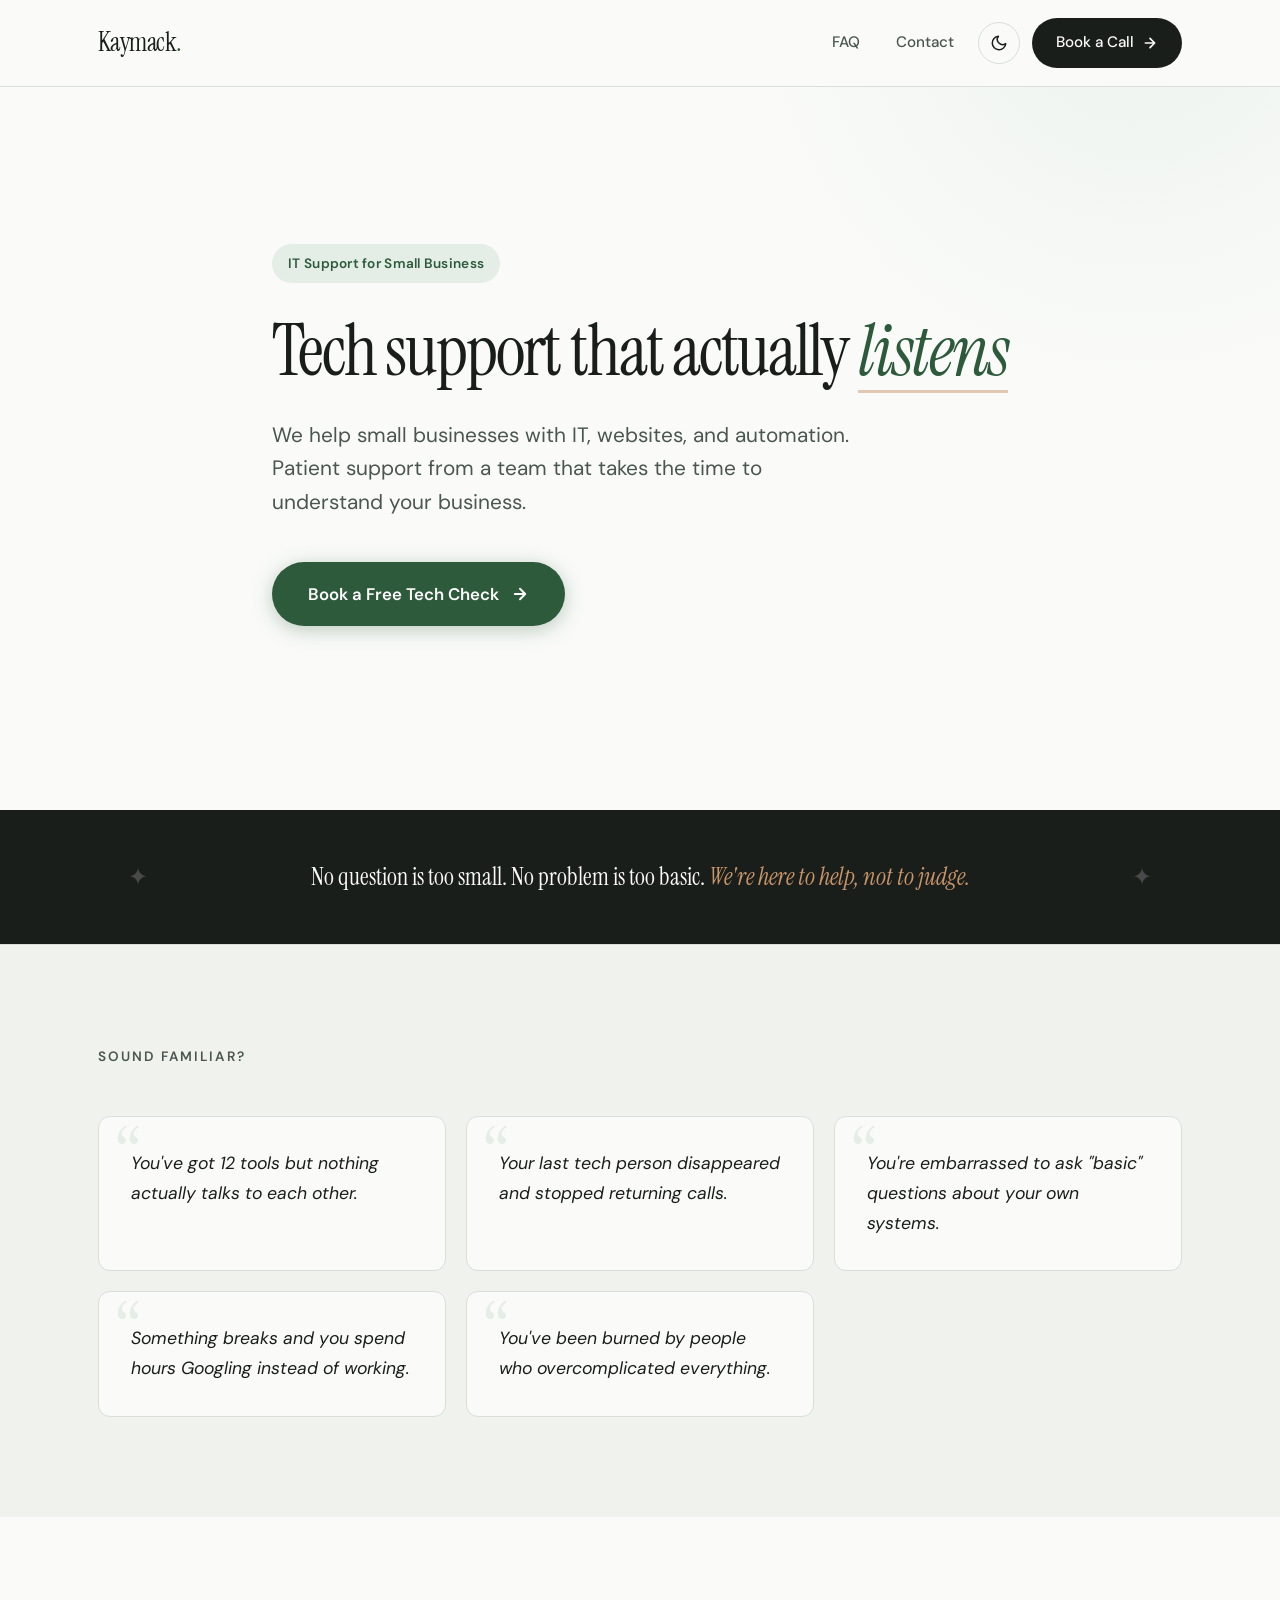
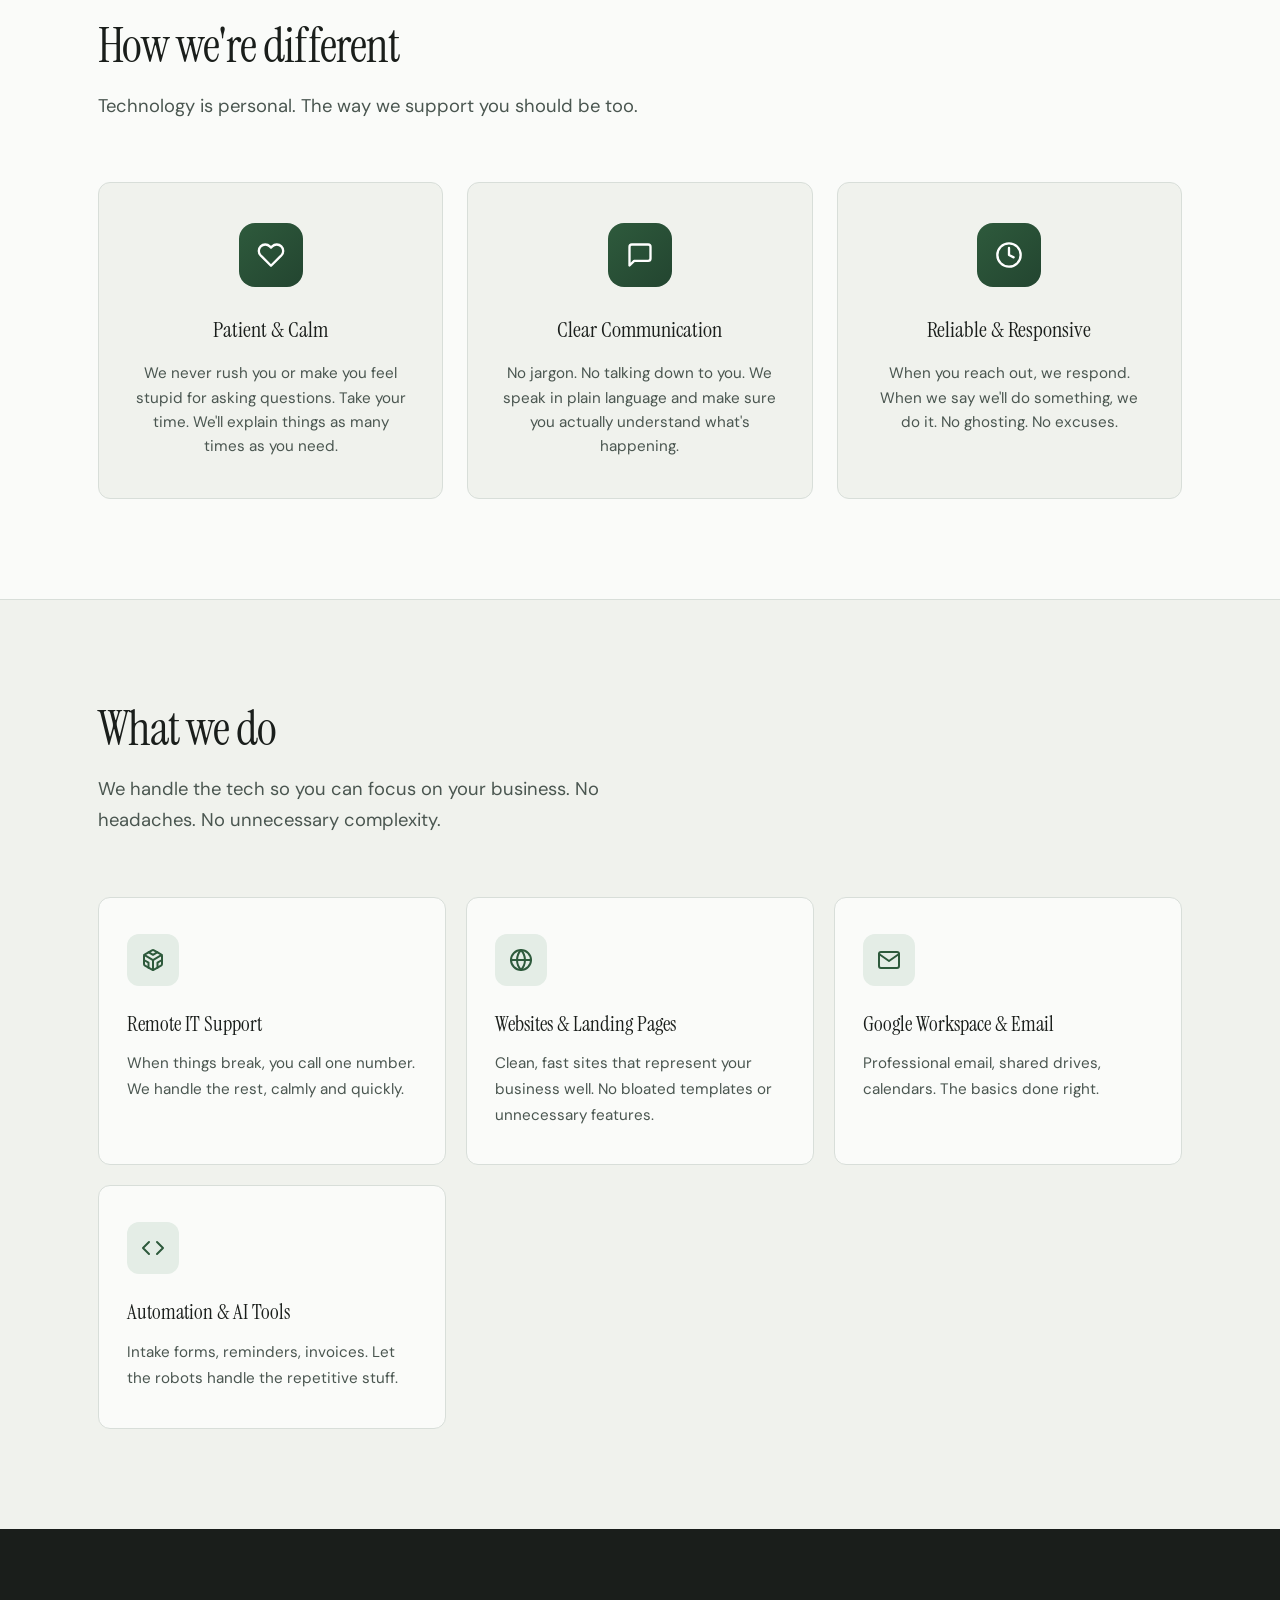
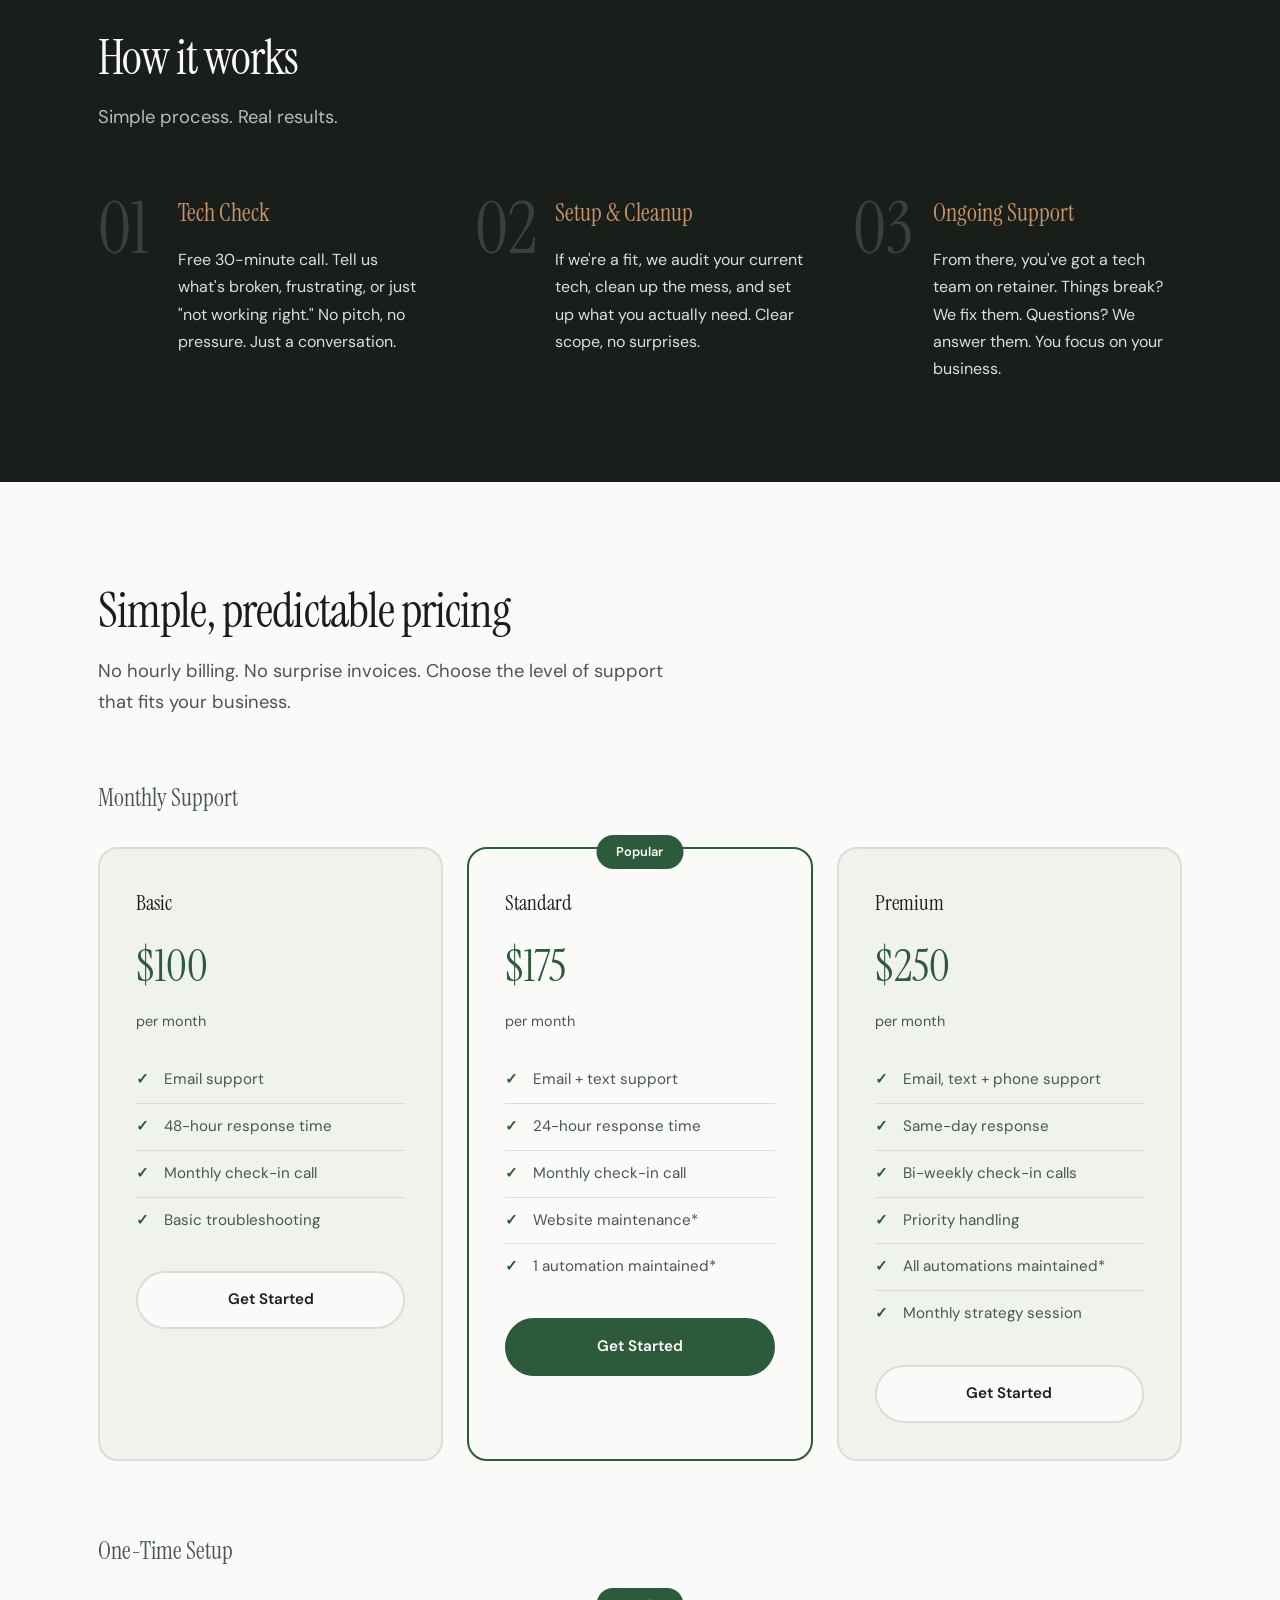
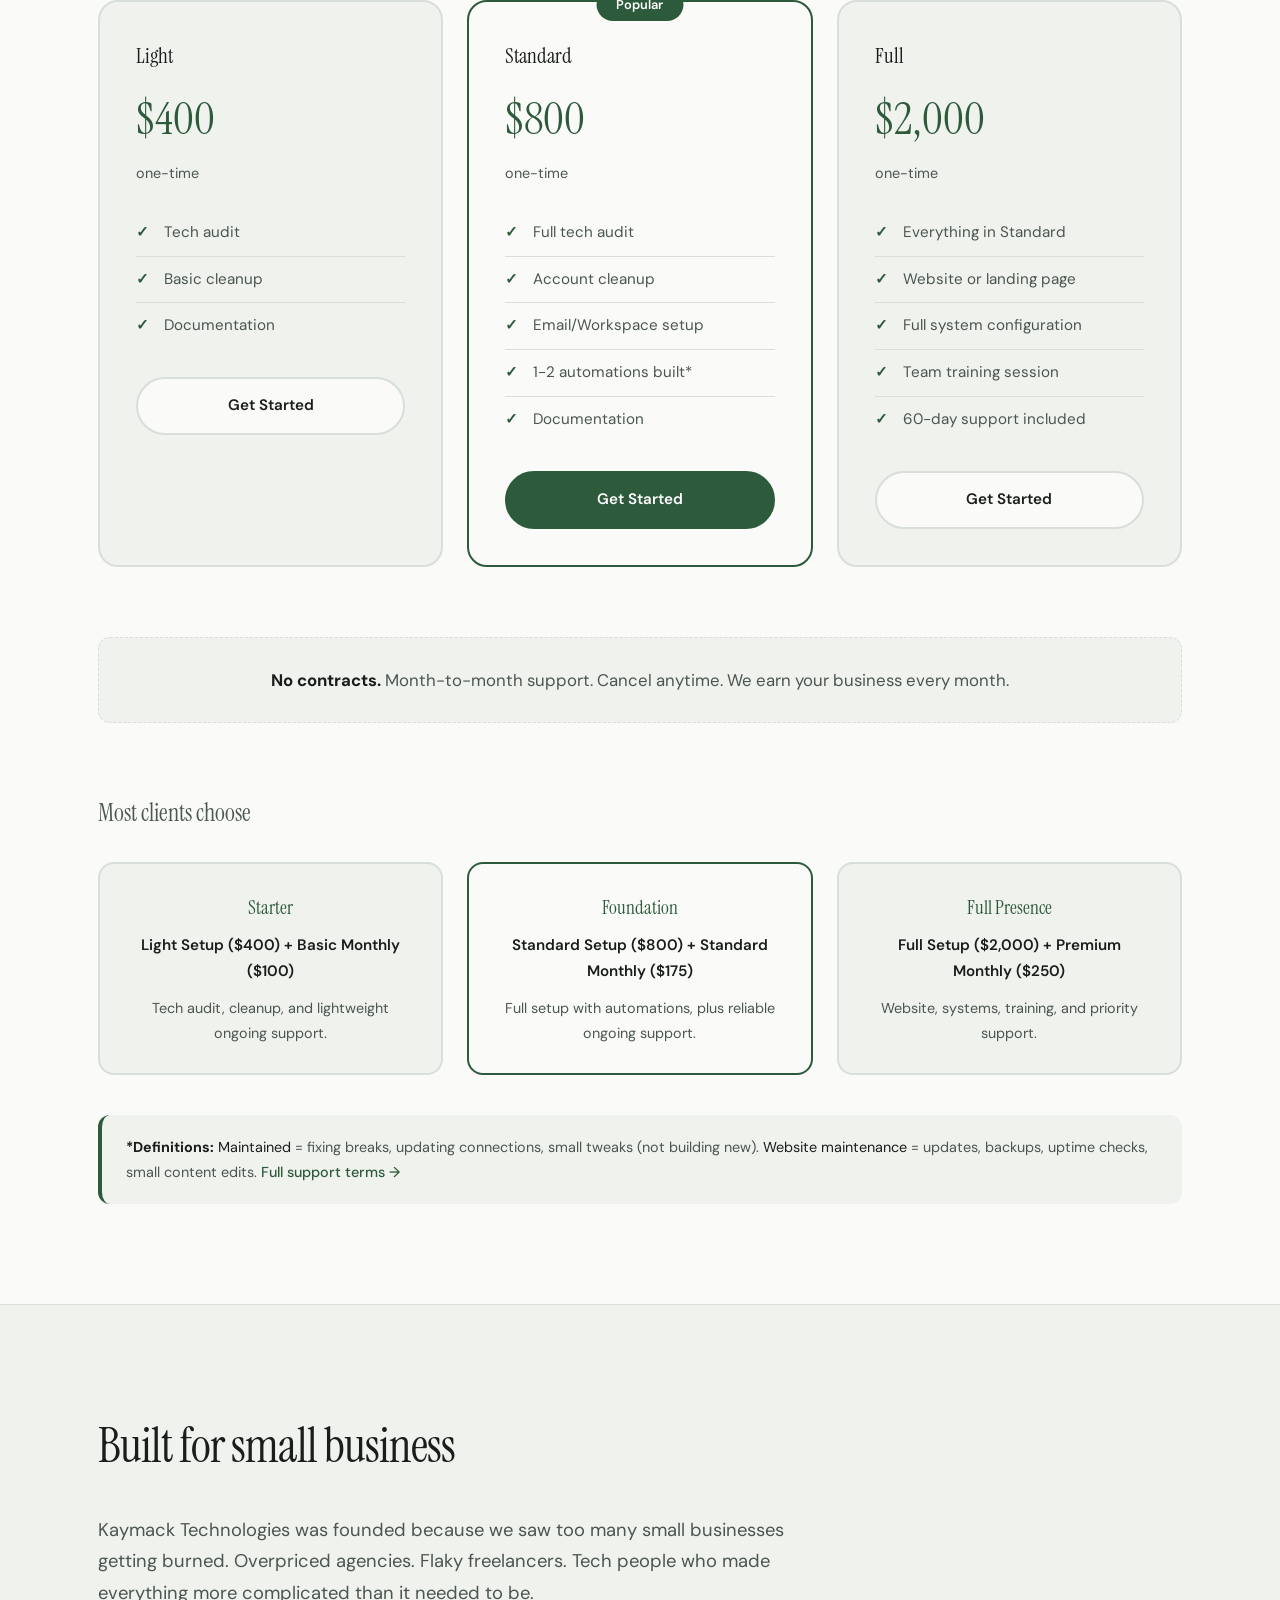
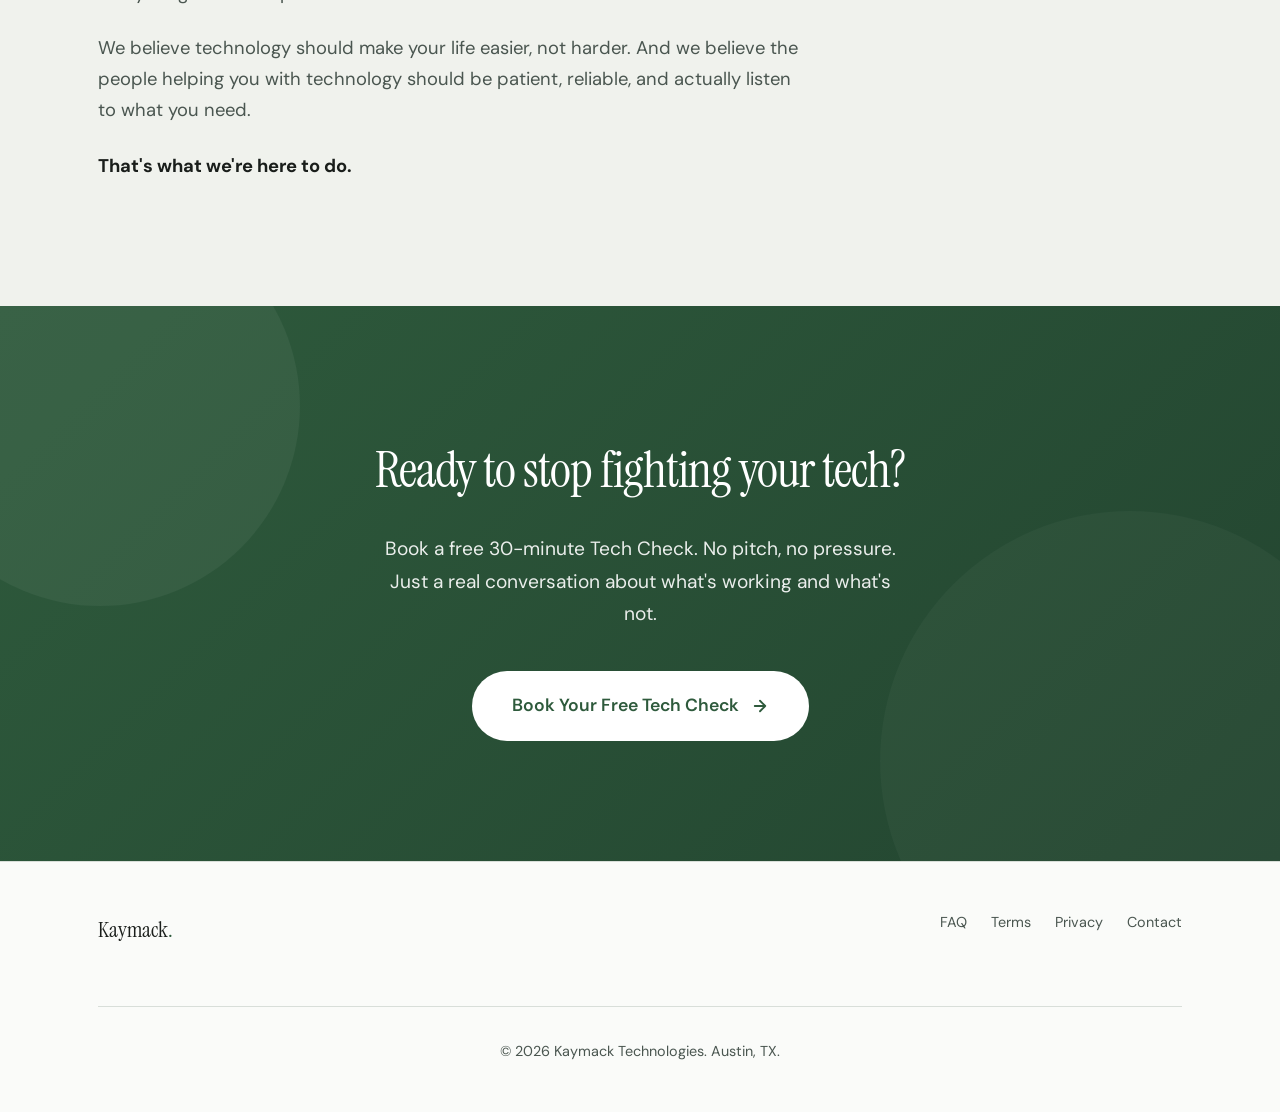
==== commit fbc8e659: "Raise one-time setup prices Light $300→$400, Standard $500→$800, Full $800→$2,000. Updated pricing c" ====
--- a/index.html
+++ b/index.html
@@ -215,7 +215,7 @@
             <div class="pricing-grid">
                 <div class="pricing-card">
                     <h3>Light</h3>
-                    <div class="price">$300</div>
+                    <div class="price">$400</div>
                     <div class="price-period">one-time</div>
                     <ul>
                         <li>Tech audit</li>
@@ -226,7 +226,7 @@
                 </div>
                 <div class="pricing-card featured">
                     <h3>Standard</h3>
-                    <div class="price">$500</div>
+                    <div class="price">$800</div>
                     <div class="price-period">one-time</div>
                     <ul>
                         <li>Full tech audit</li>
@@ -239,7 +239,7 @@
                 </div>
                 <div class="pricing-card">
                     <h3>Full</h3>
-                    <div class="price">$800</div>
+                    <div class="price">$2,000</div>
                     <div class="price-period">one-time</div>
                     <ul>
                         <li>Everything in Standard</li>
@@ -262,17 +262,17 @@
                 <div class="paths-grid">
                     <div class="path-card">
                         <div class="path-name">Starter</div>
-                        <div class="path-combo">Light Setup ($300) + Basic Monthly ($100)</div>
+                        <div class="path-combo">Light Setup ($400) + Basic Monthly ($100)</div>
                         <div class="path-desc">Tech audit, cleanup, and lightweight ongoing support.</div>
                     </div>
                     <div class="path-card featured">
                         <div class="path-name">Foundation</div>
-                        <div class="path-combo">Standard Setup ($500) + Standard Monthly ($175)</div>
+                        <div class="path-combo">Standard Setup ($800) + Standard Monthly ($175)</div>
                         <div class="path-desc">Full setup with automations, plus reliable ongoing support.</div>
                     </div>
                     <div class="path-card">
                         <div class="path-name">Full Presence</div>
-                        <div class="path-combo">Full Setup ($800) + Premium Monthly ($250)</div>
+                        <div class="path-combo">Full Setup ($2,000) + Premium Monthly ($250)</div>
                         <div class="path-desc">Website, systems, training, and priority support.</div>
                     </div>
                 </div>
@@ -324,4 +324,4 @@
 
     <script src="main.js"></script>
 </body>
-</html>
+</html>
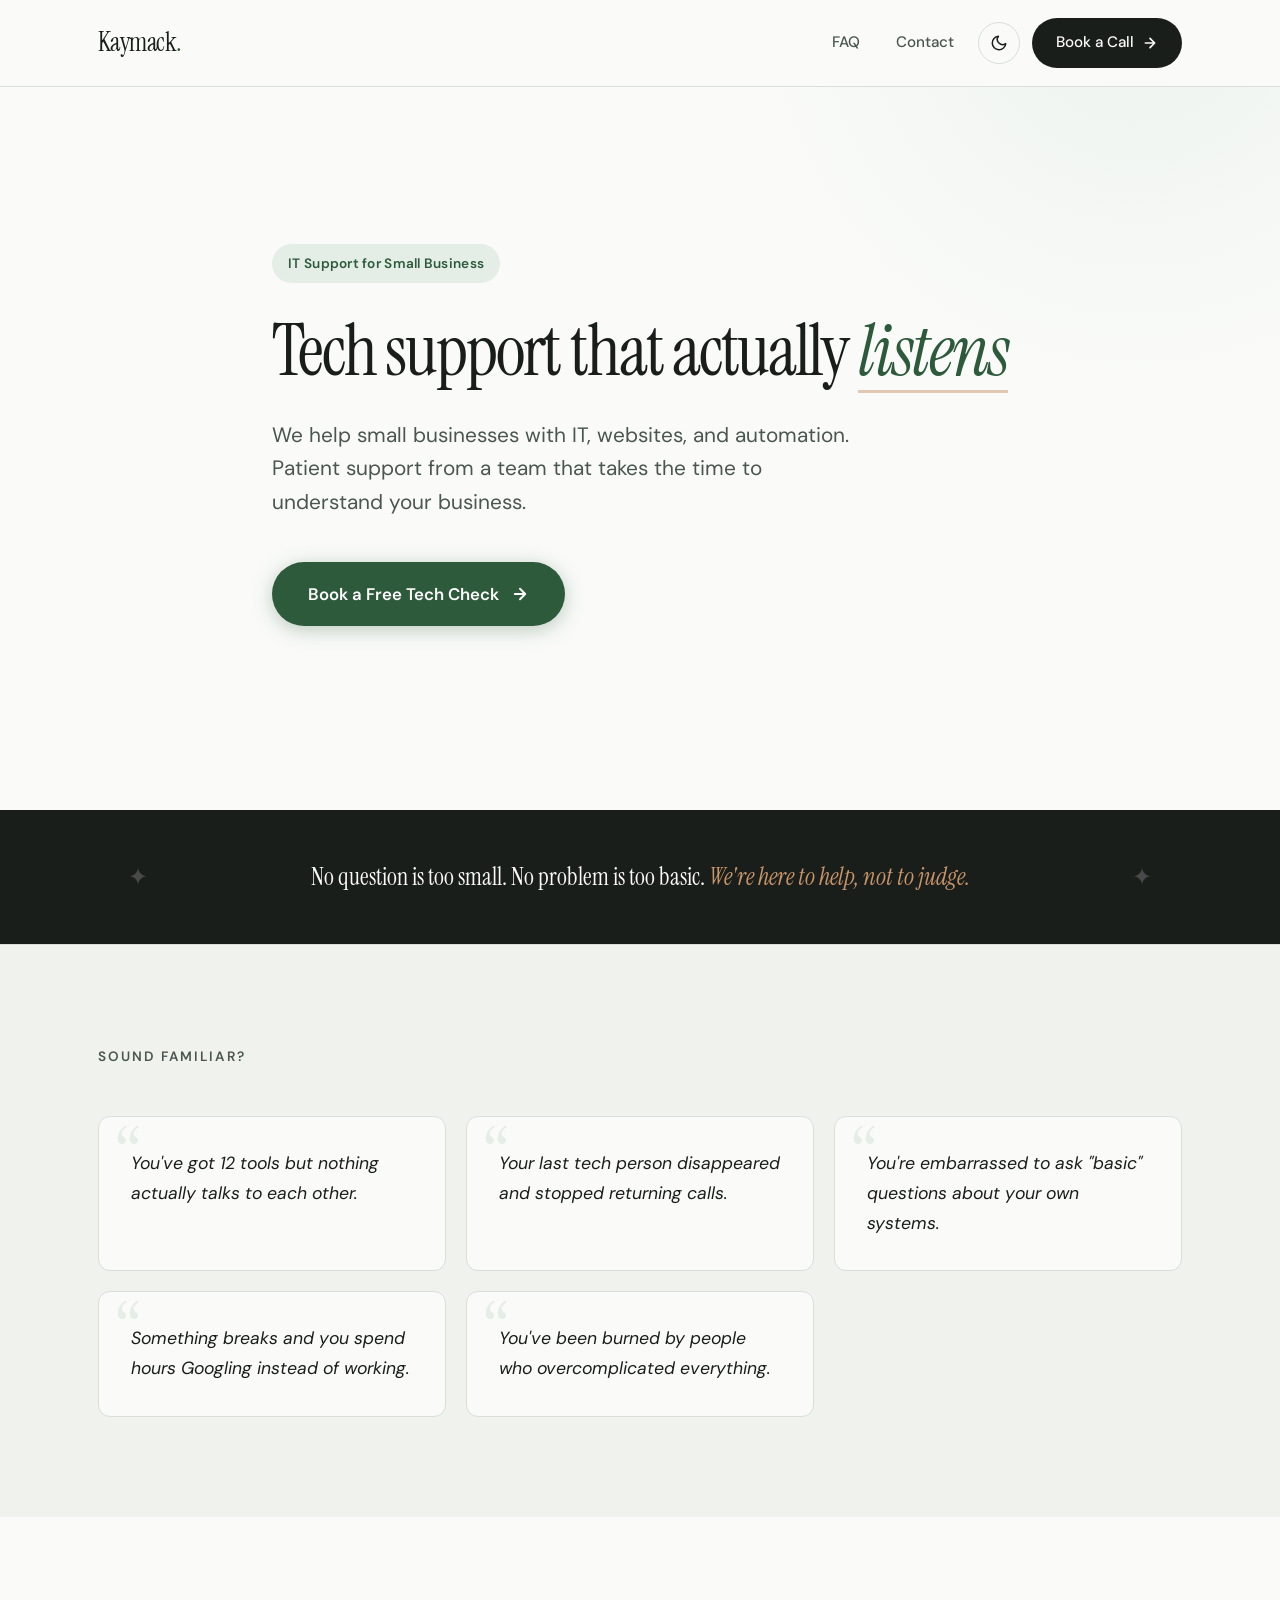
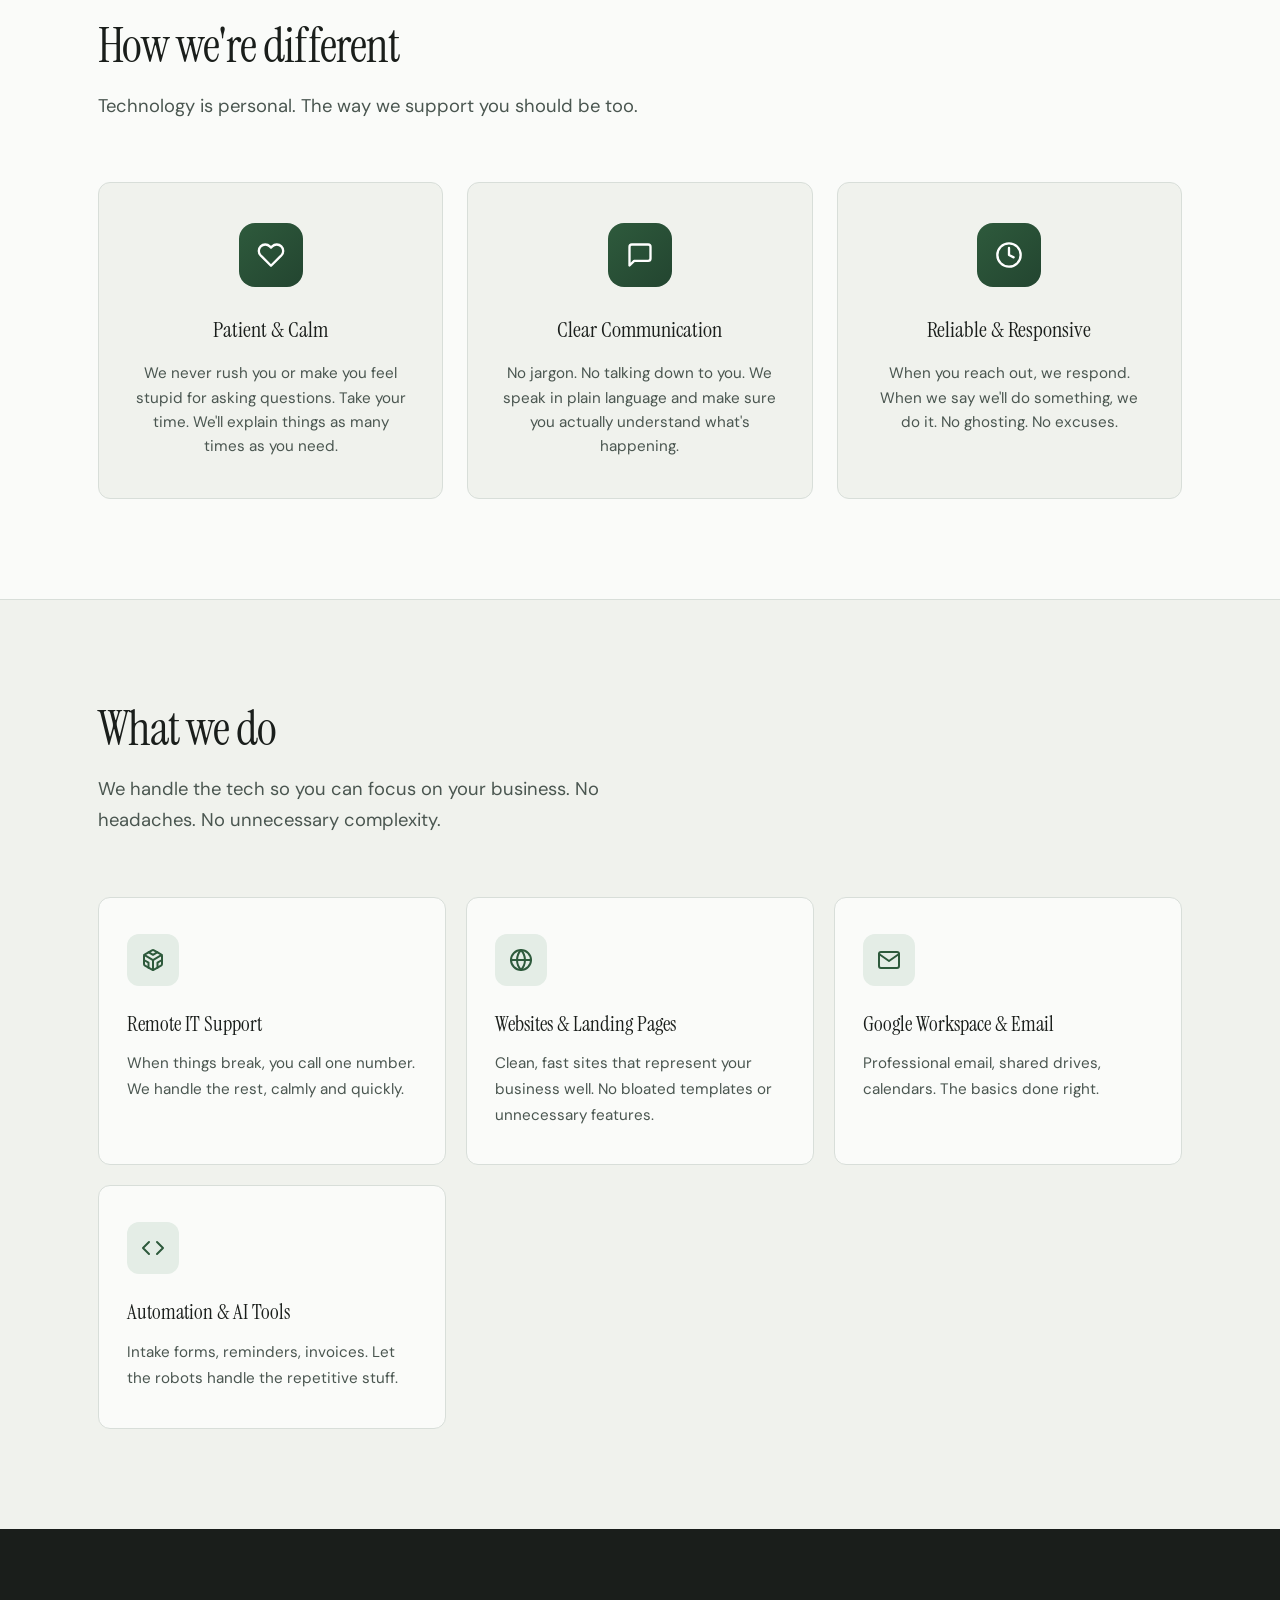
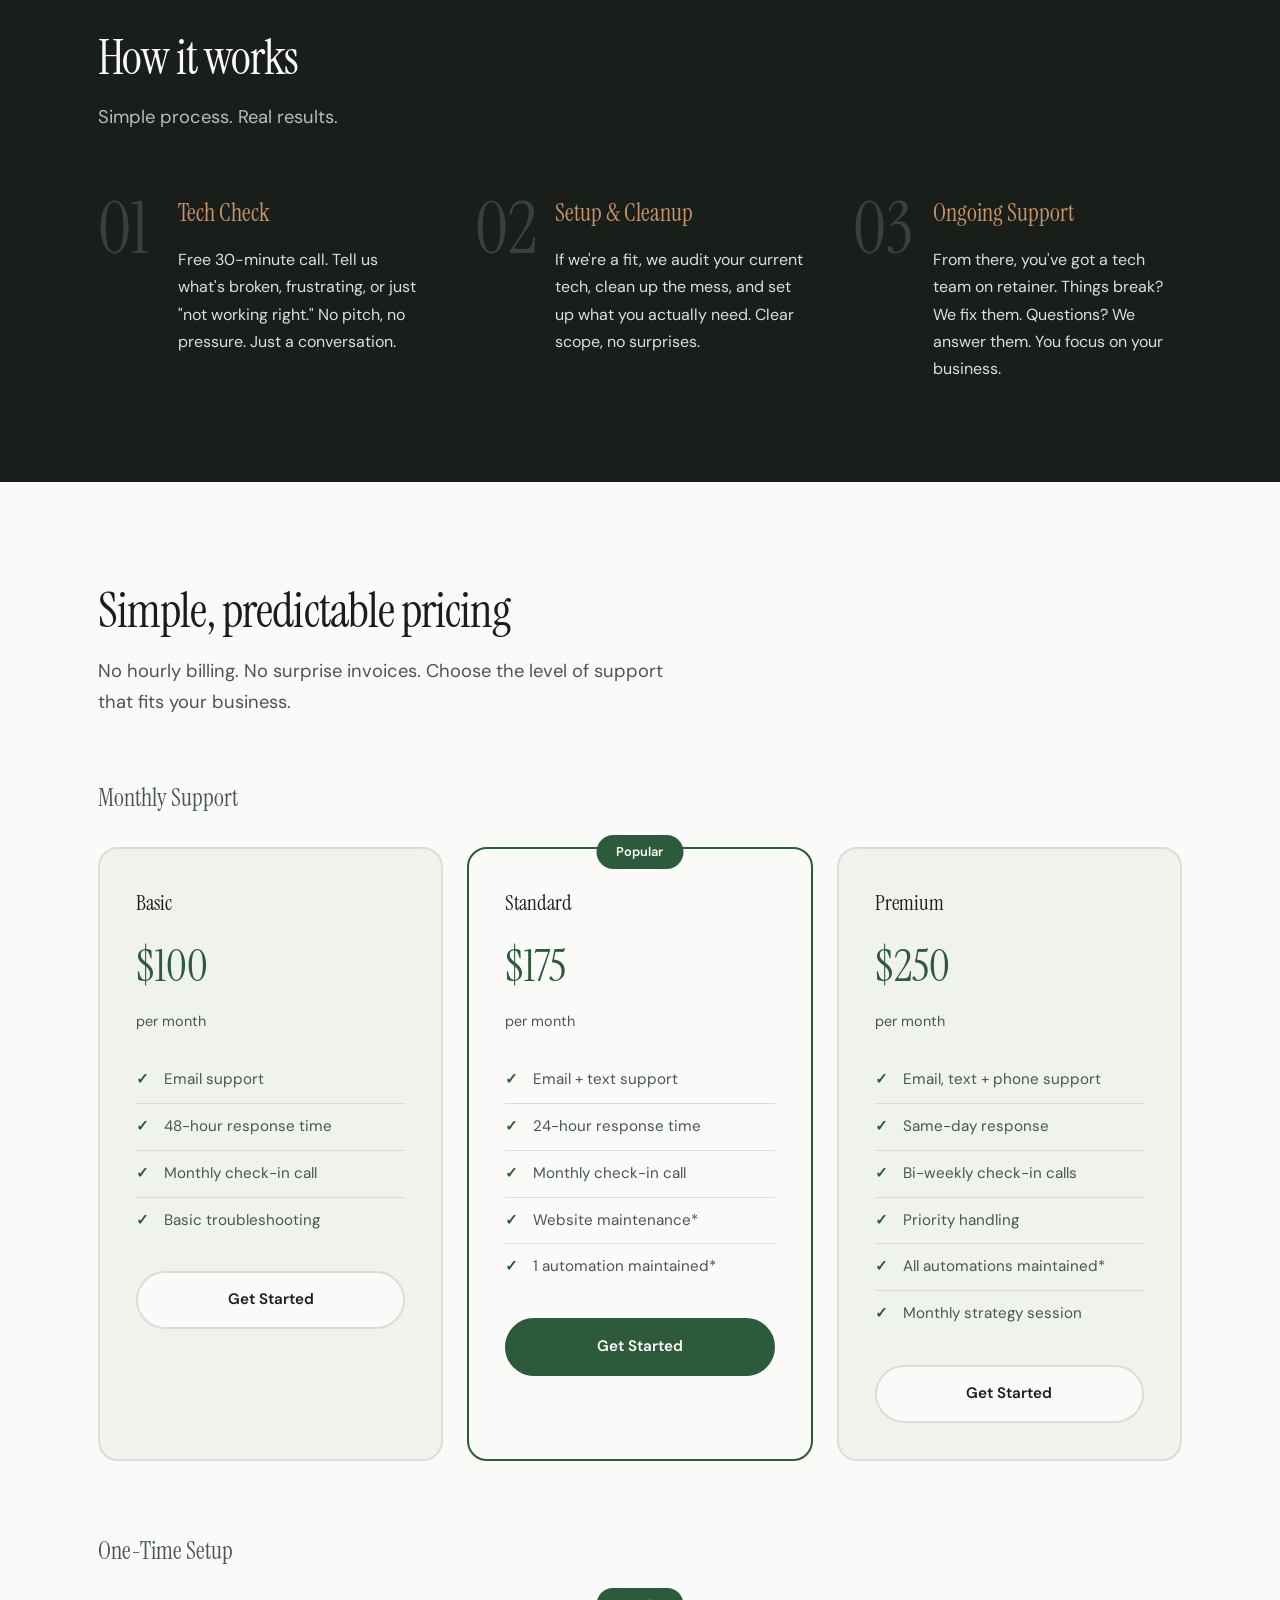
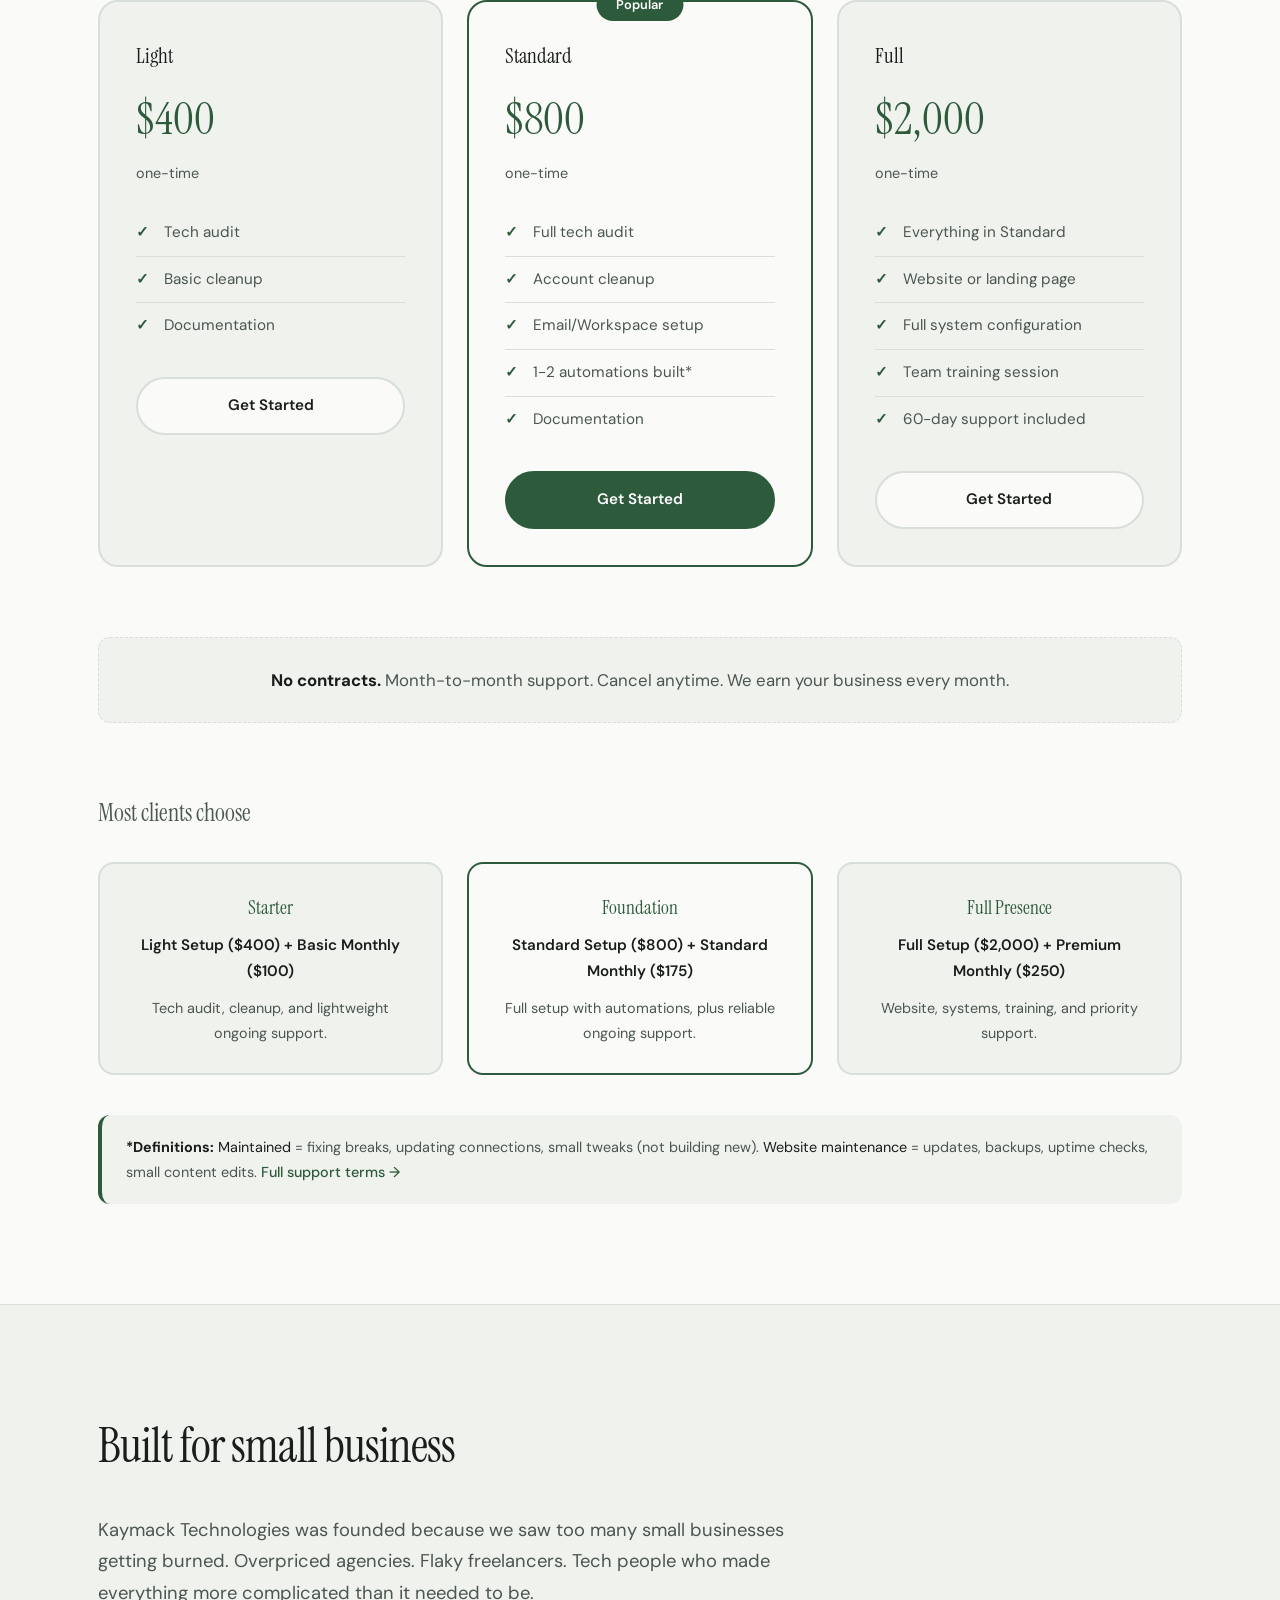
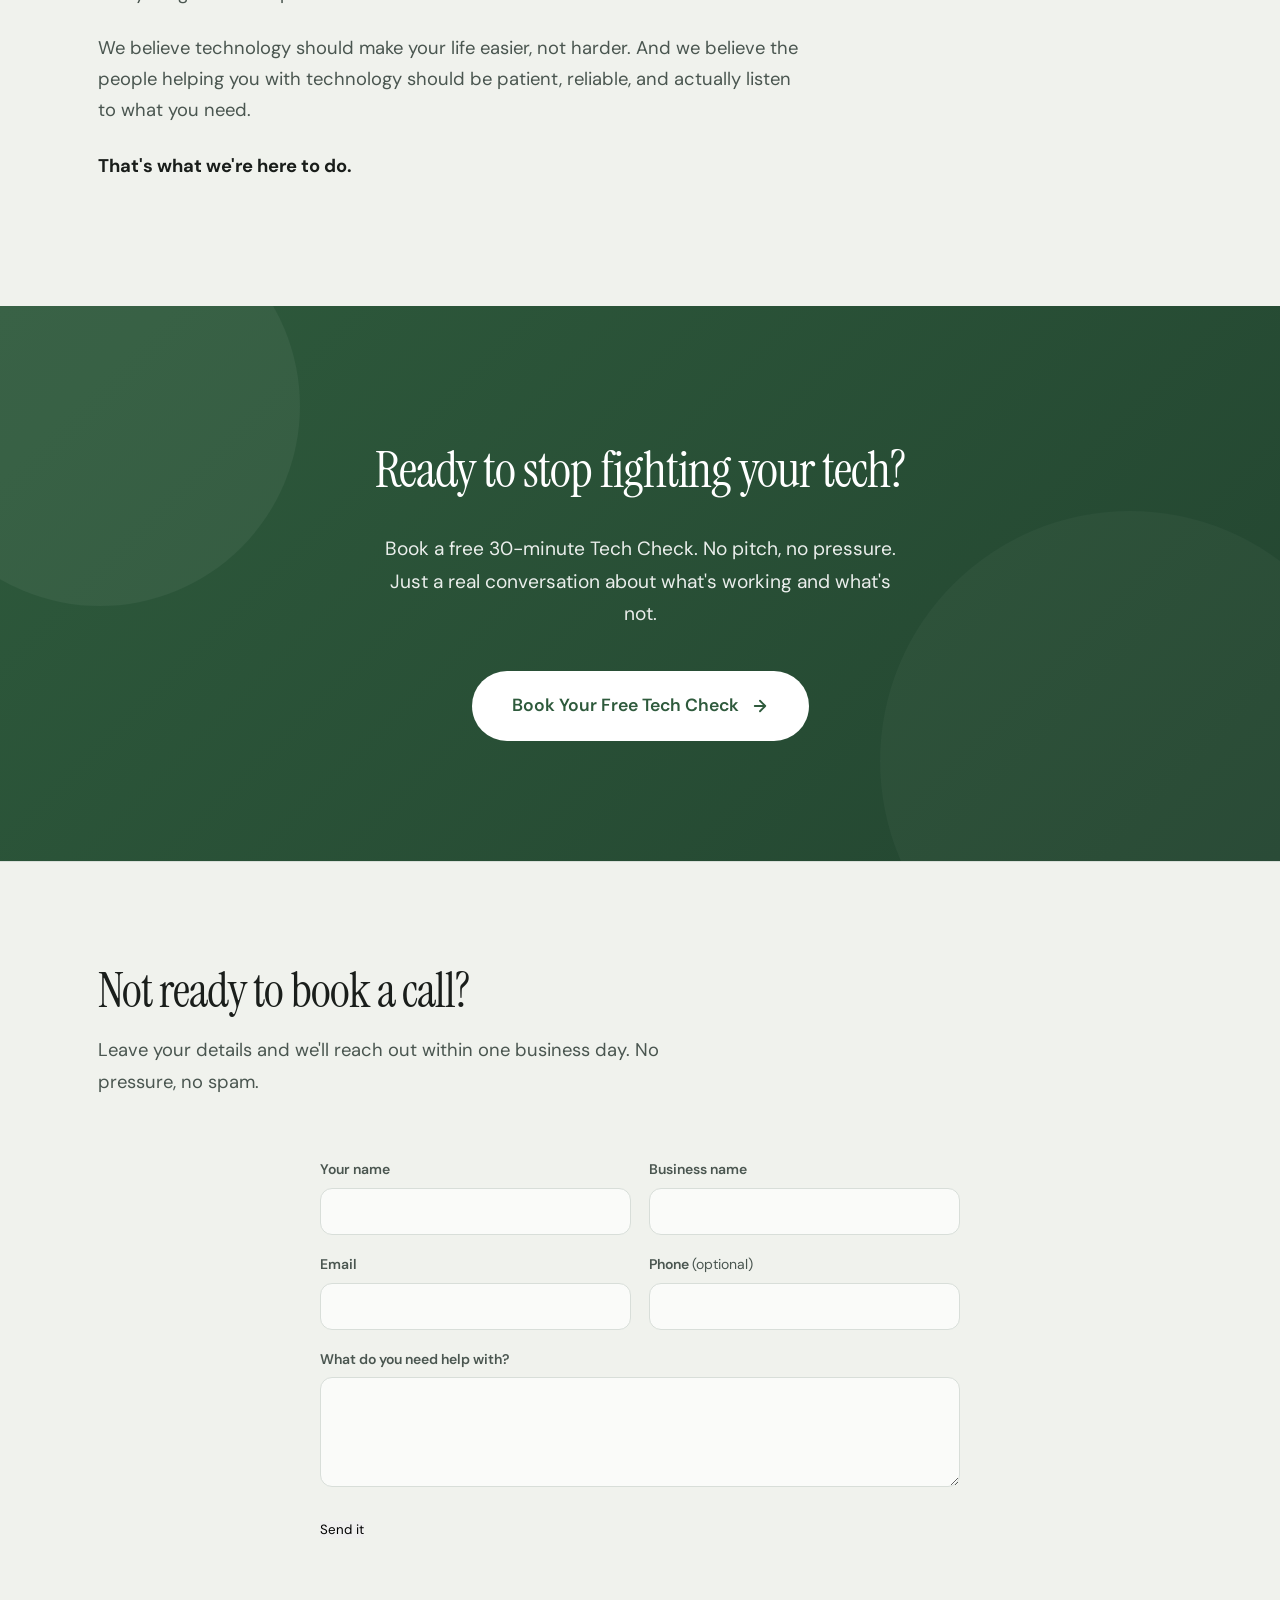
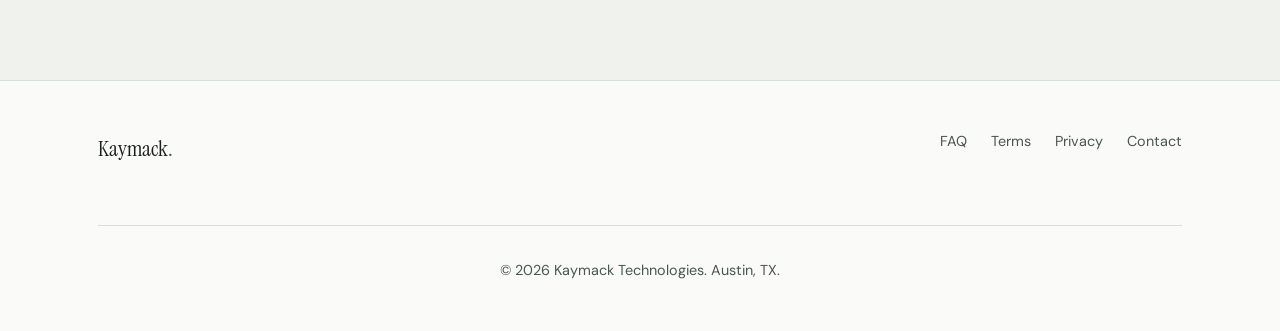
==== commit 5108bc9d: "Add lead-capture form wired to the CRM New #contact section on the homepage posts to /api/lead, a Pa" ====
--- a/index.html
+++ b/index.html
@@ -307,6 +307,44 @@
         </div>
     </section>
 
+    <section class="contact" id="contact">
+        <div class="container">
+            <div class="section-header">
+                <h2>Not ready to book a call?</h2>
+                <p>Leave your details and we'll reach out within one business day. No pressure, no spam.</p>
+            </div>
+            <form id="leadForm" class="lead-form" novalidate>
+                <div class="form-row">
+                    <div class="form-field">
+                        <label for="lf-name">Your name</label>
+                        <input id="lf-name" name="name" type="text" autocomplete="name" required>
+                    </div>
+                    <div class="form-field">
+                        <label for="lf-business">Business name</label>
+                        <input id="lf-business" name="business" type="text" autocomplete="organization">
+                    </div>
+                </div>
+                <div class="form-row">
+                    <div class="form-field">
+                        <label for="lf-email">Email</label>
+                        <input id="lf-email" name="email" type="email" autocomplete="email" required>
+                    </div>
+                    <div class="form-field">
+                        <label for="lf-phone">Phone <span class="lf-optional">(optional)</span></label>
+                        <input id="lf-phone" name="phone" type="tel" autocomplete="tel">
+                    </div>
+                </div>
+                <div class="form-field">
+                    <label for="lf-message">What do you need help with?</label>
+                    <textarea id="lf-message" name="message" rows="4"></textarea>
+                </div>
+                <input type="text" name="website" class="lf-hp" tabindex="-1" autocomplete="off" aria-hidden="true">
+                <button type="submit" class="btn" id="lf-submit">Send it</button>
+                <p class="lf-status" id="lf-status" role="status" aria-live="polite"></p>
+            </form>
+        </div>
+    </section>
+
     <footer>
         <div class="container">
             <div class="footer-inner">
--- a/styles.css
+++ b/styles.css
@@ -800,3 +800,44 @@
     transition: all 0.6s ease;
 }
 .animate { opacity: 1; transform: translateY(0); }
+
+/* ===========================
+   Lead form (#contact)
+   =========================== */
+.contact { background: var(--color-bg-alt); border-top: 1px solid var(--color-border); }
+.lead-form { max-width: 640px; margin: 0 auto; }
+.form-row { display: grid; grid-template-columns: 1fr 1fr; gap: 0 18px; }
+.form-field { margin-bottom: 18px; }
+.form-field label {
+    display: block;
+    font-size: 14px;
+    font-weight: 600;
+    margin-bottom: 6px;
+    color: var(--color-text-muted);
+}
+.lf-optional { font-weight: 400; }
+.form-field input, .form-field textarea {
+    width: 100%;
+    padding: 12px 14px;
+    font-family: var(--font-body);
+    font-size: 16px;
+    color: var(--color-text);
+    background: var(--color-bg);
+    border: 1px solid var(--color-border);
+    border-radius: var(--radius);
+    transition: border-color 0.2s ease;
+}
+.form-field textarea { resize: vertical; }
+.form-field input:focus, .form-field textarea:focus {
+    outline: none;
+    border-color: var(--color-accent);
+    box-shadow: 0 0 0 3px var(--color-accent-light);
+}
+.lf-hp { position: absolute; left: -9999px; width: 0; height: 0; opacity: 0; }
+.lead-form .btn { border: none; cursor: pointer; font-family: var(--font-body); }
+.lead-form .btn:disabled { opacity: 0.6; cursor: default; }
+.lf-status { margin-top: 14px; font-size: 15px; min-height: 1.5em; }
+.lf-status.success { color: var(--color-accent); font-weight: 600; }
+.lf-status.error { color: #C0392B; }
+[data-theme="dark"] .lf-status.error { color: #E57368; }
+@media (max-width: 640px) { .form-row { grid-template-columns: 1fr; } }
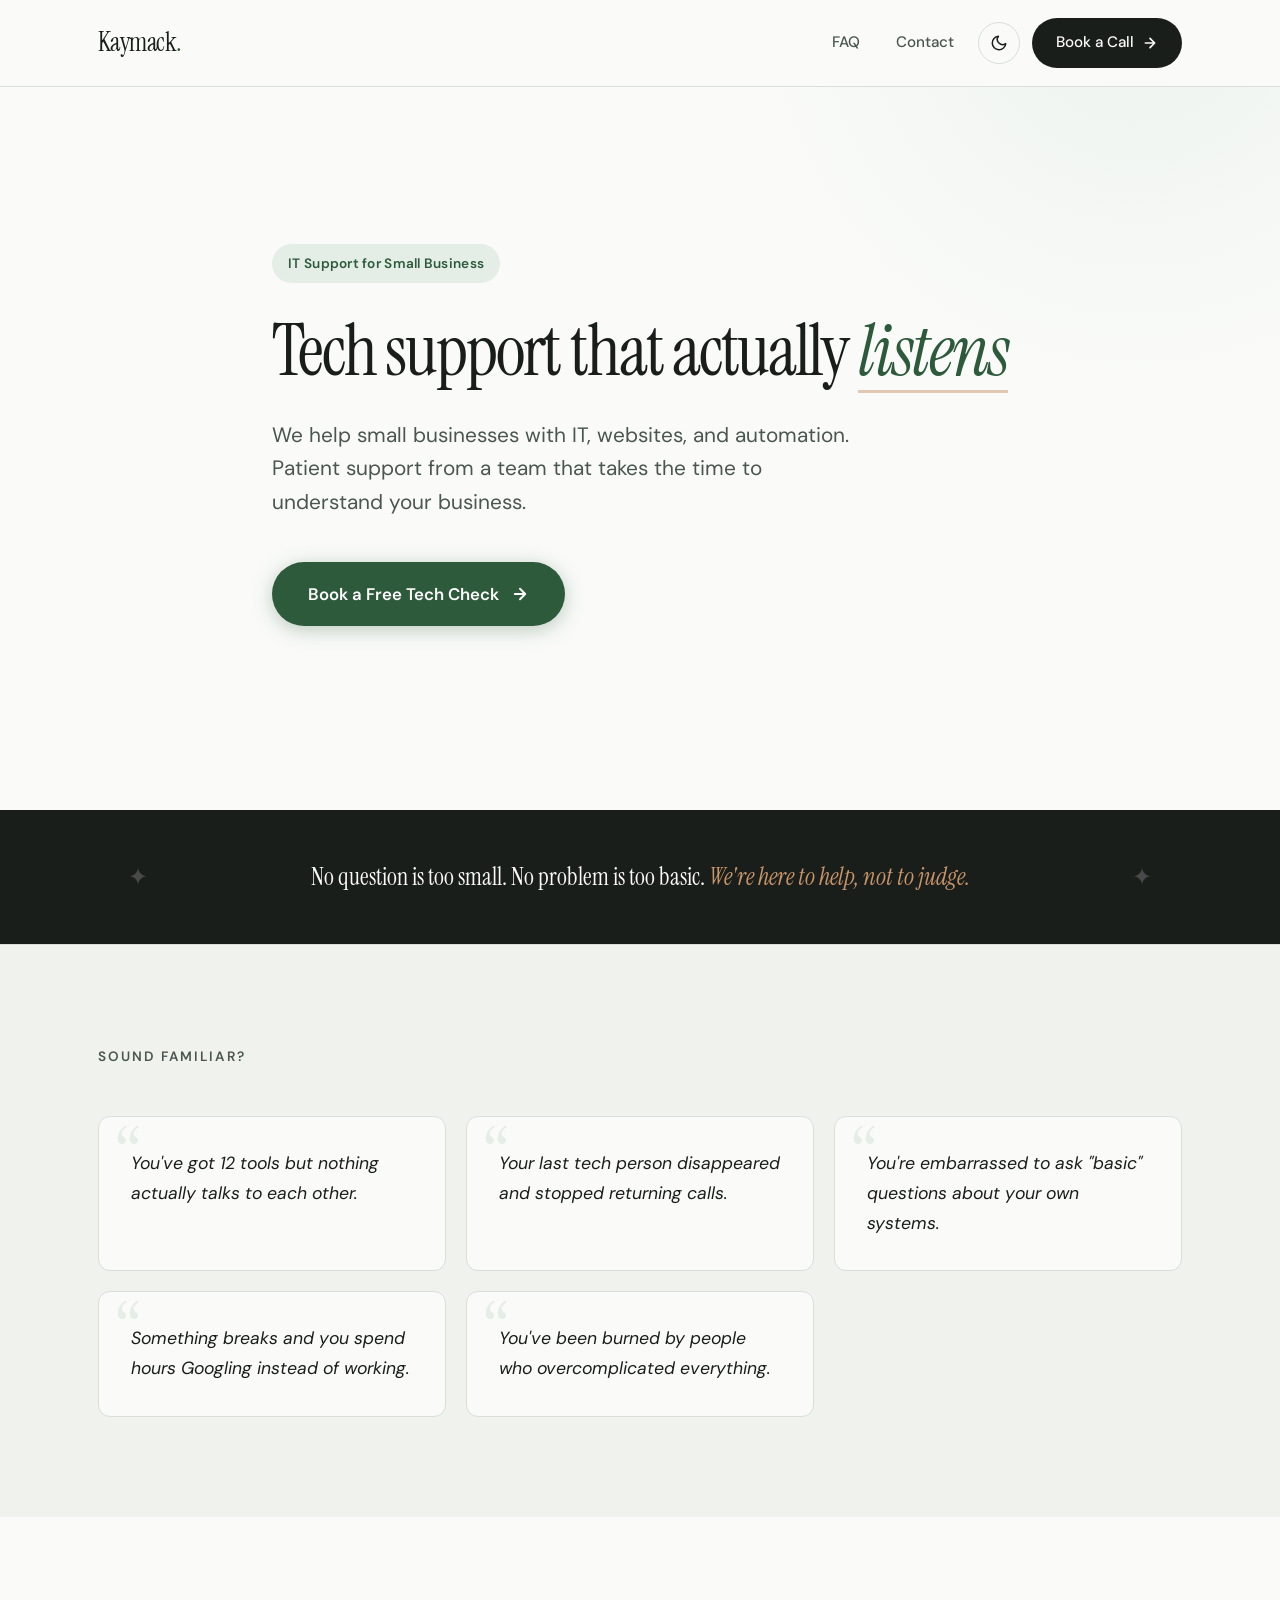
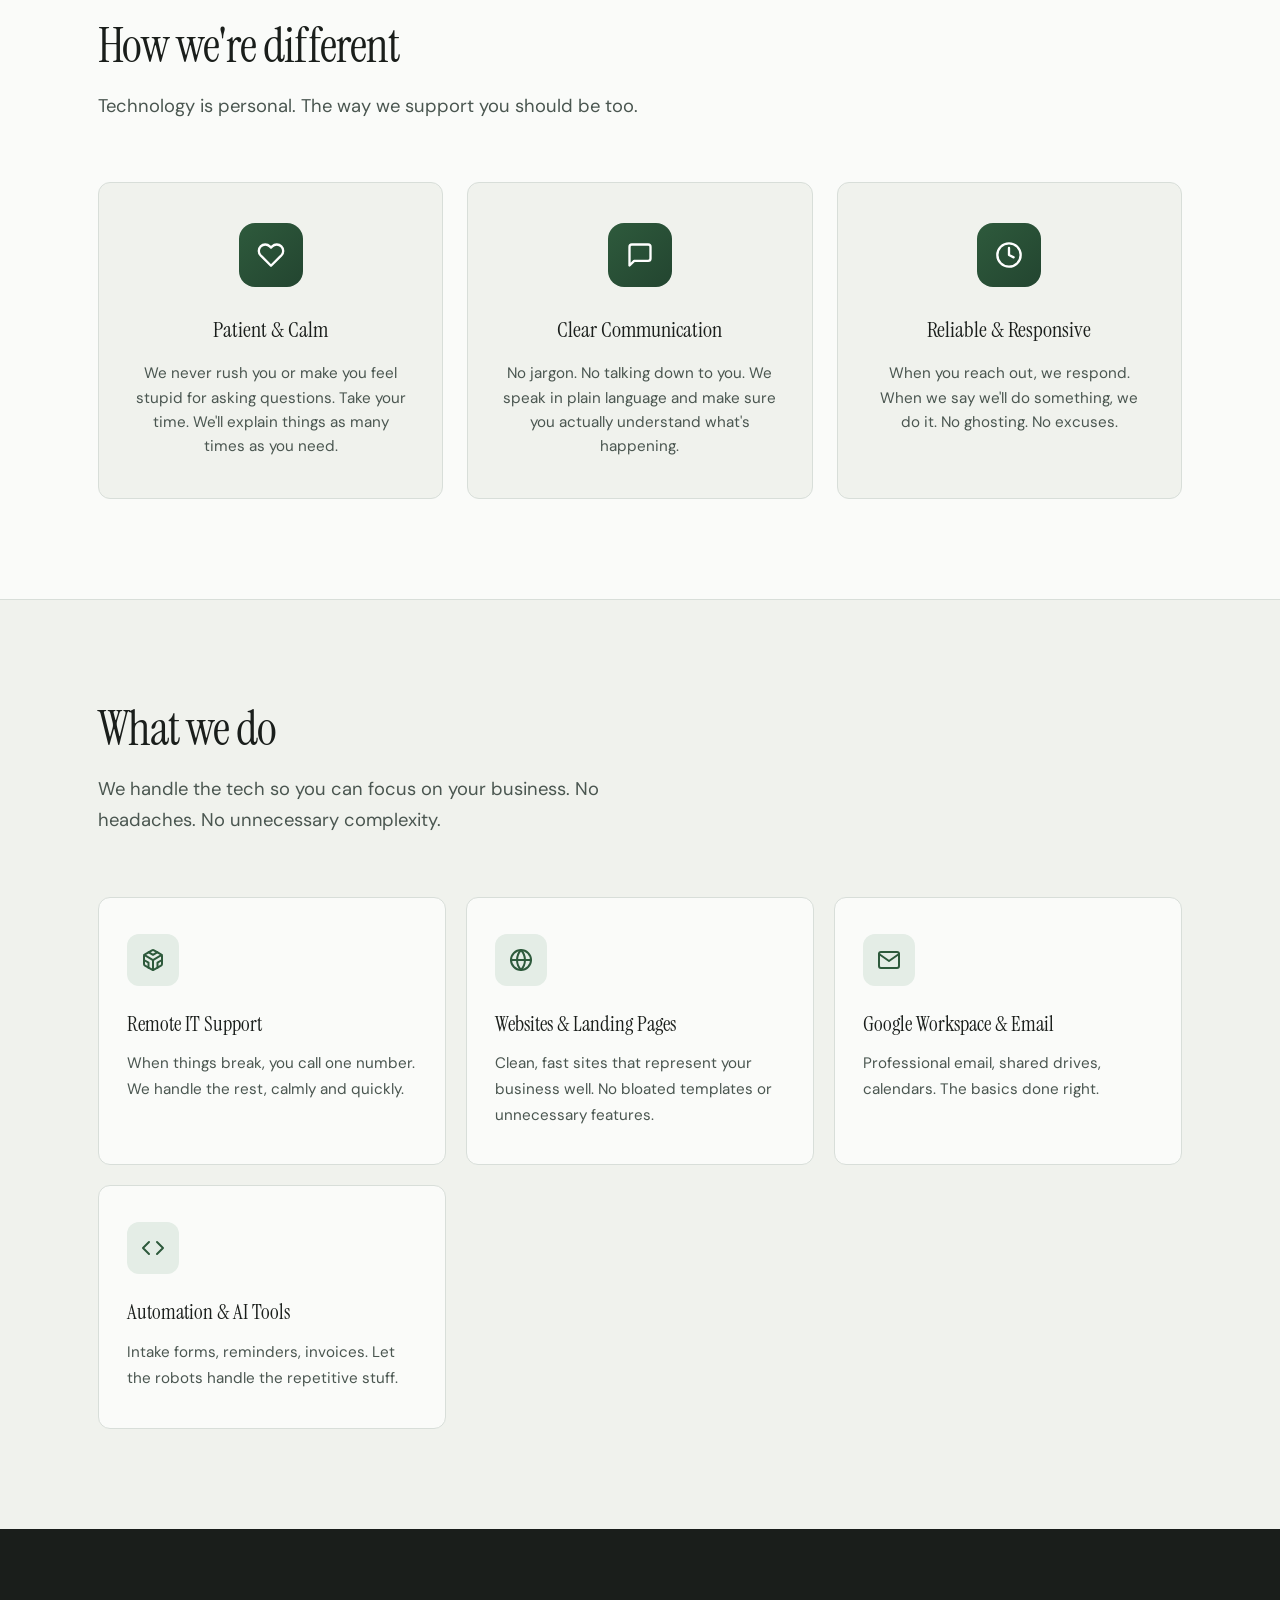
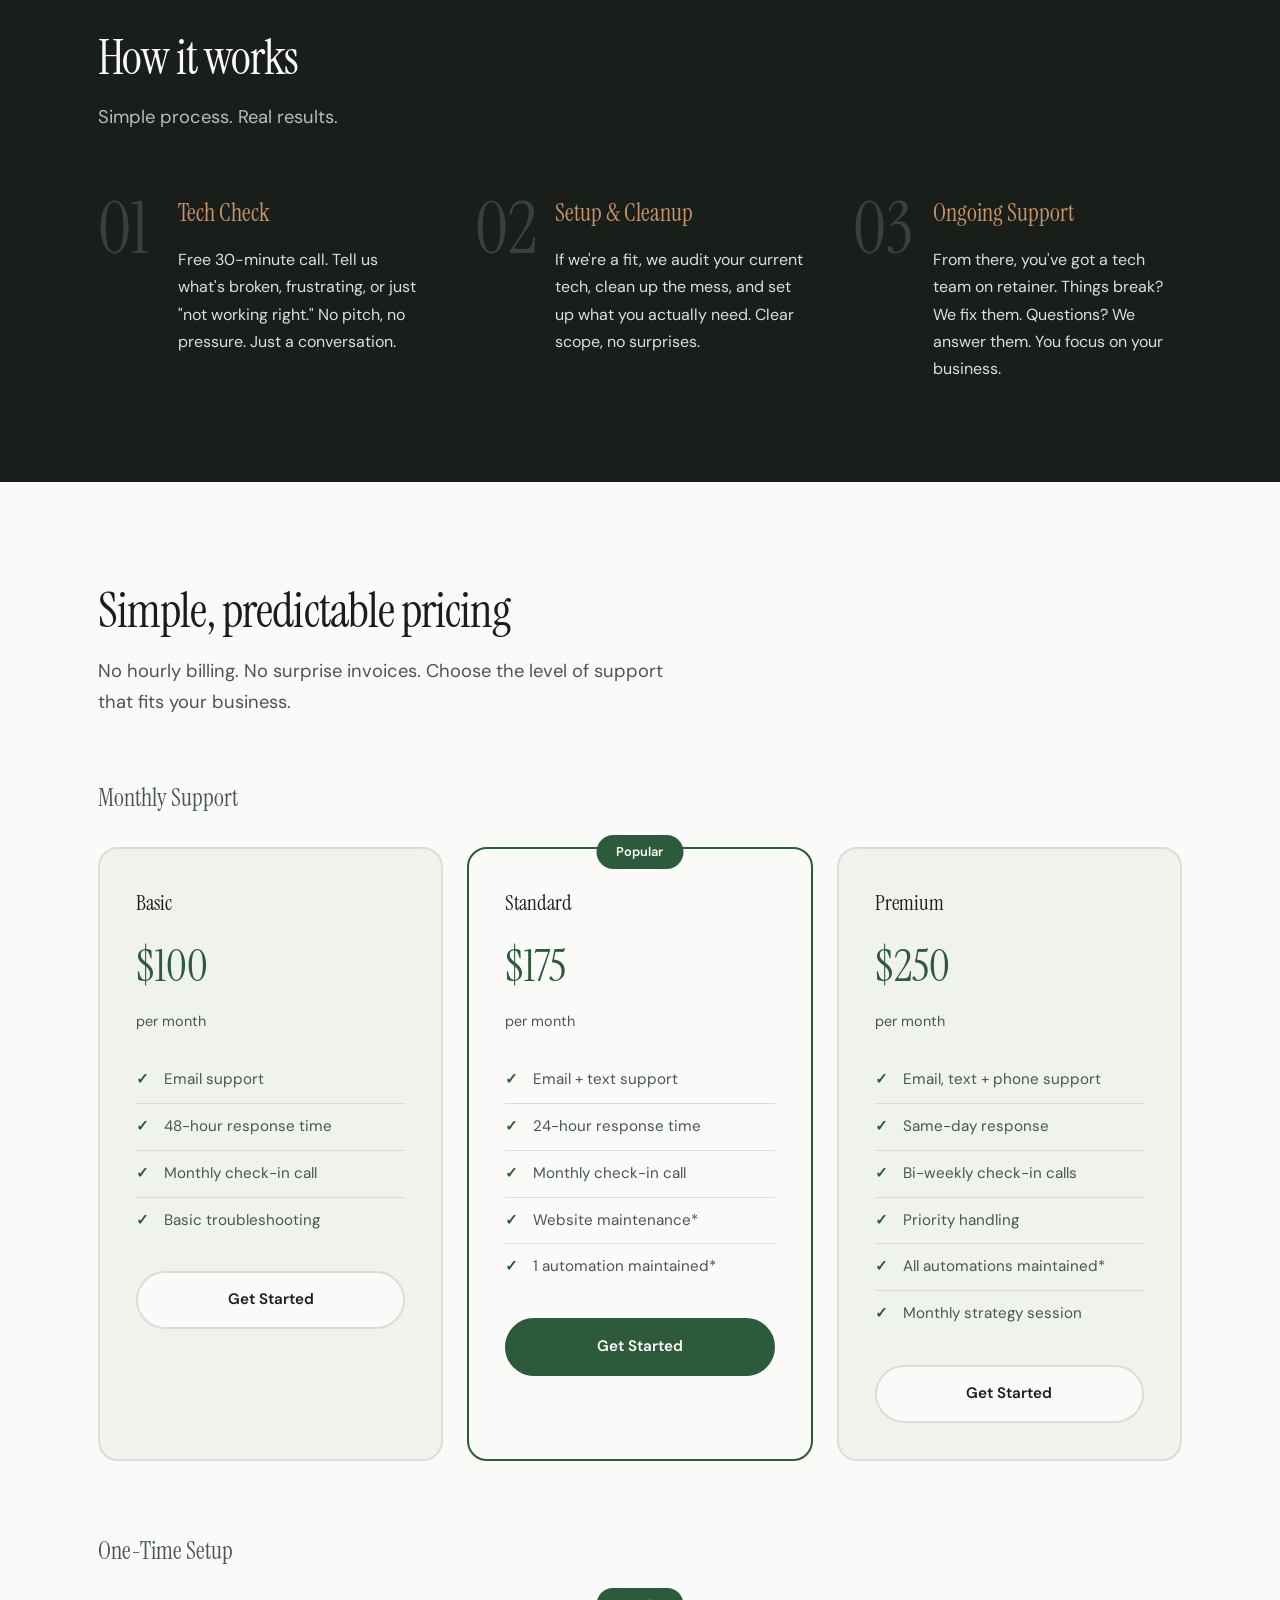
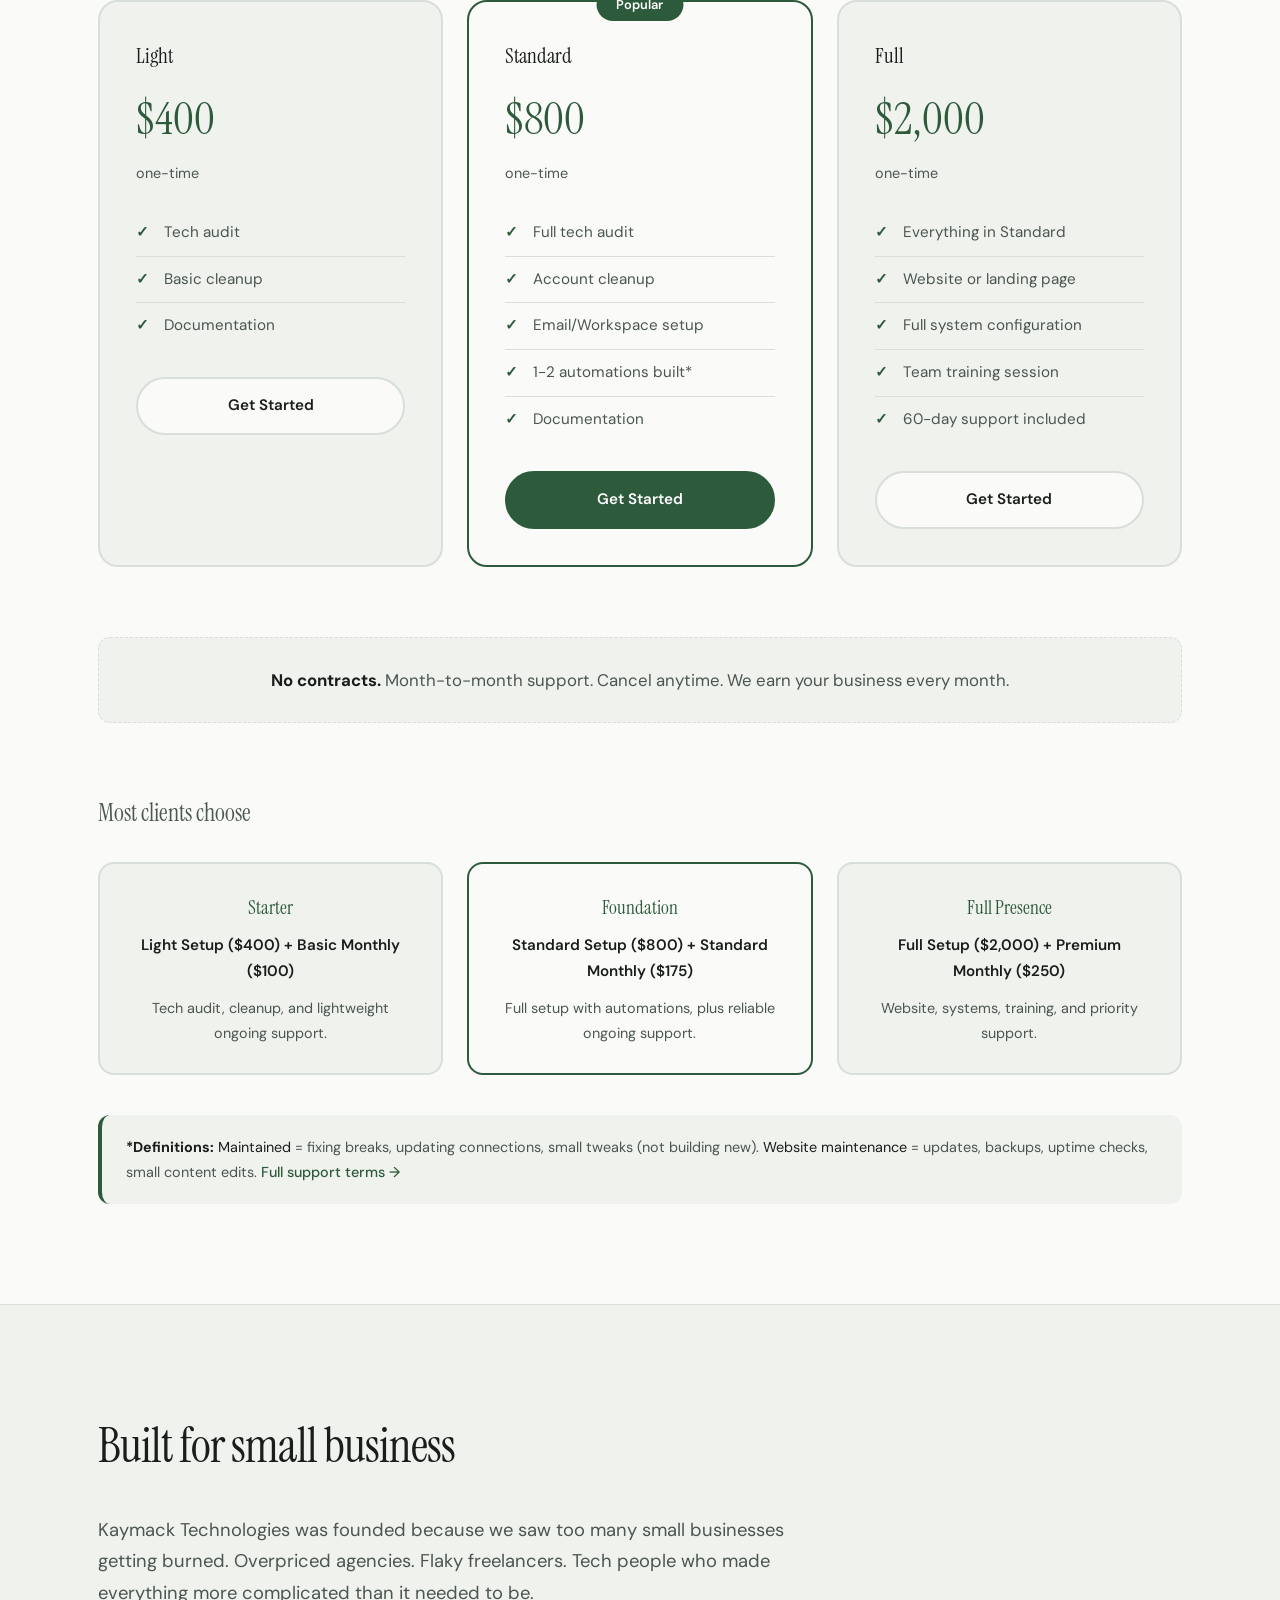
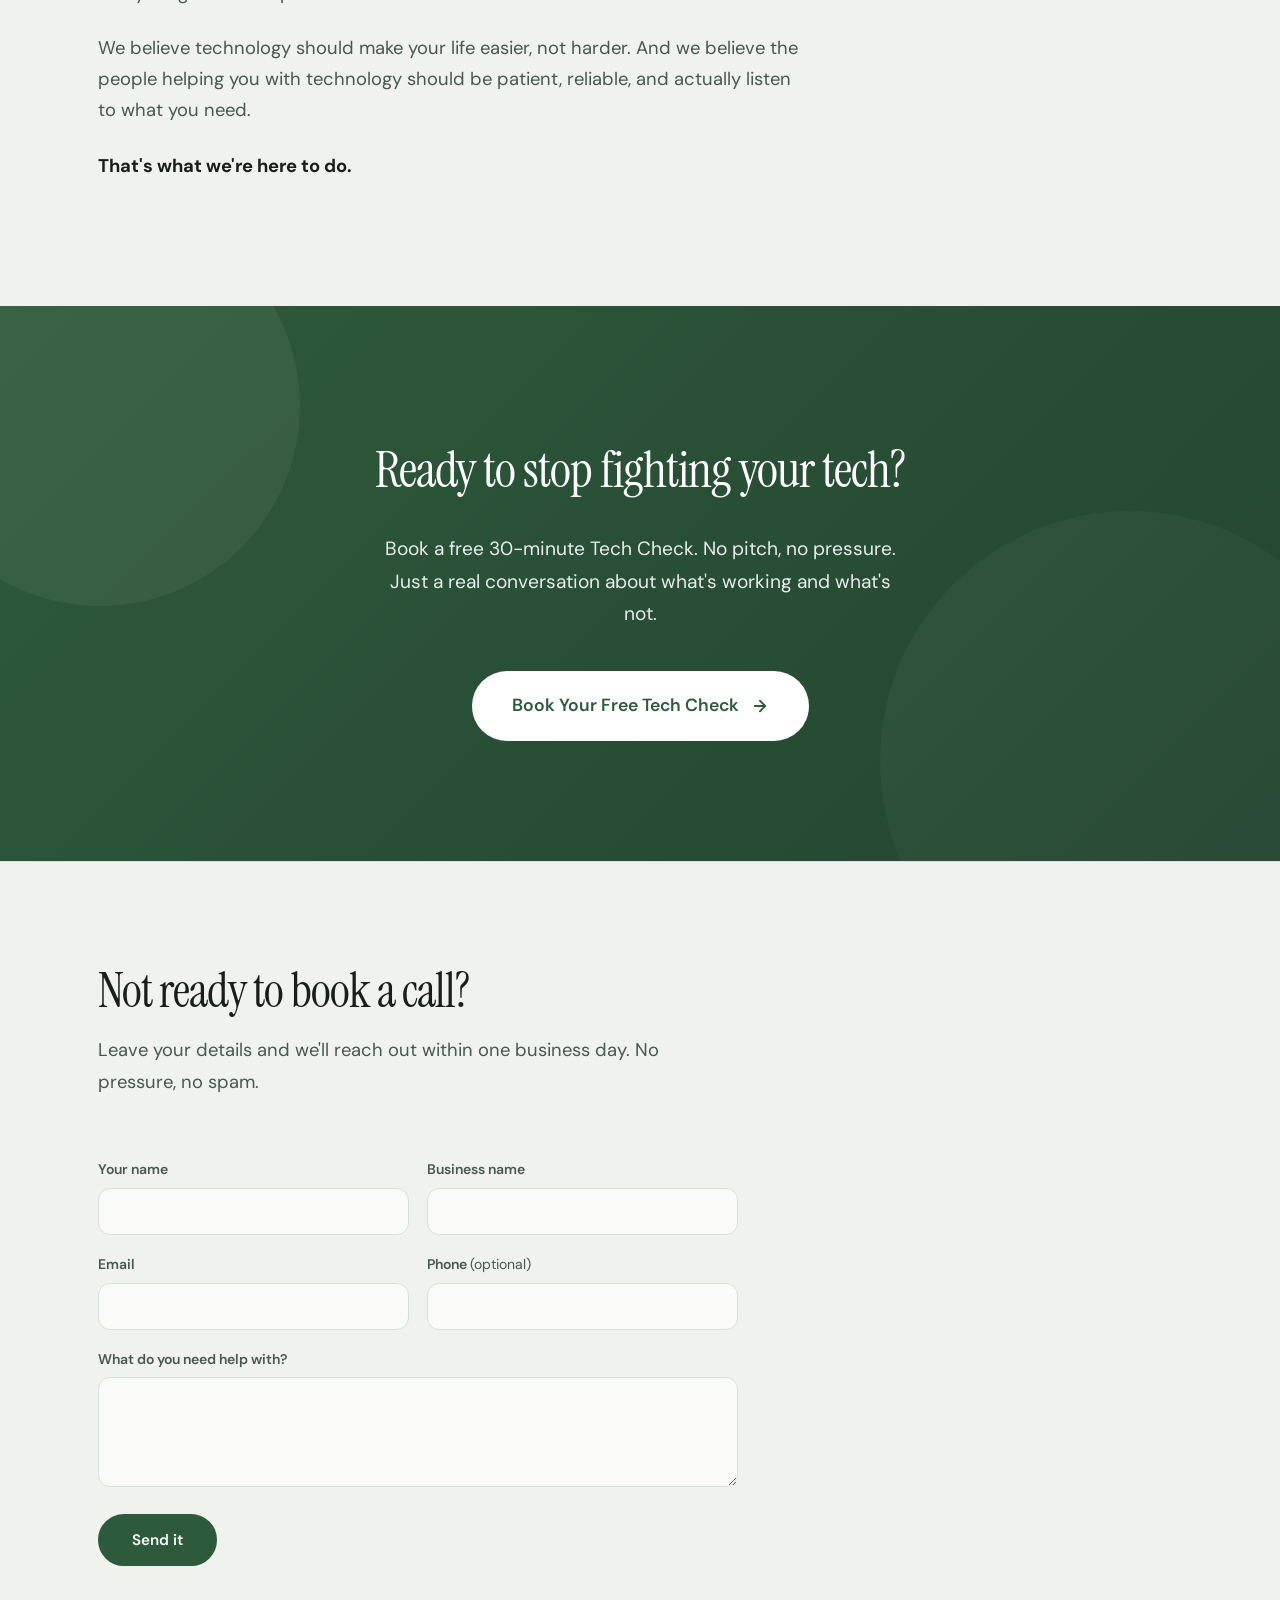
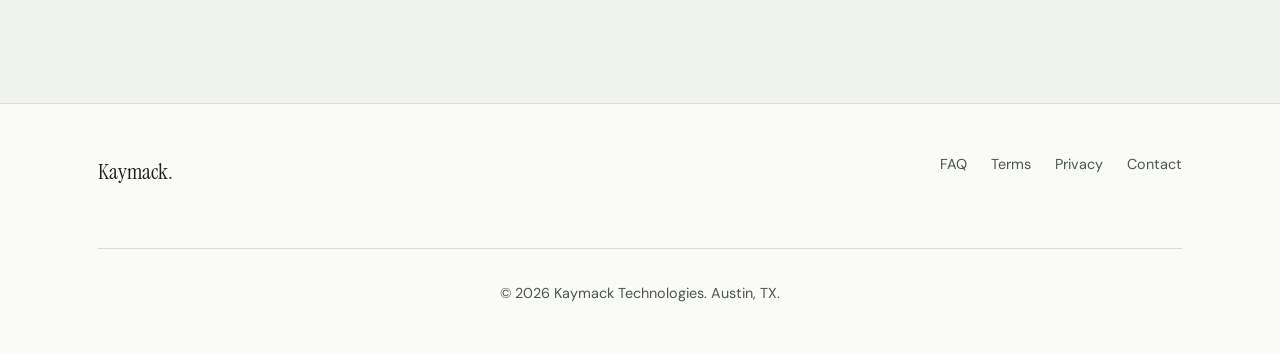
==== commit b4149575: "Branded /book page: Calendly embedded on our domain, theme aware, UTM passthrough, prefill support; " ====
--- a/index.html
+++ b/index.html
@@ -37,7 +37,7 @@
                     <svg class="moon" width="18" height="18" viewBox="0 0 24 24" fill="none" stroke="currentColor" stroke-width="2" stroke-linecap="round" stroke-linejoin="round"><path d="M21 12.79A9 9 0 1 1 11.21 3 7 7 0 0 0 21 12.79z"></path></svg>
                     <svg class="sun" width="18" height="18" viewBox="0 0 24 24" fill="none" stroke="currentColor" stroke-width="2" stroke-linecap="round" stroke-linejoin="round"><circle cx="12" cy="12" r="5"></circle><line x1="12" y1="1" x2="12" y2="3"></line><line x1="12" y1="21" x2="12" y2="23"></line><line x1="4.22" y1="4.22" x2="5.64" y2="5.64"></line><line x1="18.36" y1="18.36" x2="19.78" y2="19.78"></line><line x1="1" y1="12" x2="3" y2="12"></line><line x1="21" y1="12" x2="23" y2="12"></line><line x1="4.22" y1="19.78" x2="5.64" y2="18.36"></line><line x1="18.36" y1="5.64" x2="19.78" y2="4.22"></line></svg>
                 </button>
-                <a href="https://calendly.com/isaac-kaymacktechnologies/30min" class="header-cta">
+                <a href="/book" class="header-cta">
                     <span>Book a Call</span>
                     <svg width="16" height="16" viewBox="0 0 24 24" fill="none" stroke="currentColor" stroke-width="2.5" stroke-linecap="round" stroke-linejoin="round"><path d="M5 12h14M12 5l7 7-7 7"/></svg>
                 </a>
@@ -51,7 +51,7 @@
                 <span class="hero-label">IT Support for Small Business</span>
                 <h1>Tech support that actually <em>listens</em></h1>
                 <p class="hero-sub">We help small businesses with IT, websites, and automation. Patient support from a team that takes the time to understand your business.</p>
-                <a href="https://calendly.com/isaac-kaymacktechnologies/30min" class="hero-cta">
+                <a href="/book" class="hero-cta">
                     Book a Free Tech Check
                     <svg width="18" height="18" viewBox="0 0 24 24" fill="none" stroke="currentColor" stroke-width="2.5" stroke-linecap="round" stroke-linejoin="round"><path d="M5 12h14M12 5l7 7-7 7"/></svg>
                 </a>
@@ -180,7 +180,7 @@
                         <li>Monthly check-in call</li>
                         <li>Basic troubleshooting</li>
                     </ul>
-                    <a href="https://calendly.com/isaac-kaymacktechnologies/30min" class="btn">Get Started</a>
+                    <a href="/book" class="btn">Get Started</a>
                 </div>
                 <div class="pricing-card featured">
                     <h3>Standard</h3>
@@ -193,7 +193,7 @@
                         <li>Website maintenance*</li>
                         <li>1 automation maintained*</li>
                     </ul>
-                    <a href="https://calendly.com/isaac-kaymacktechnologies/30min" class="btn">Get Started</a>
+                    <a href="/book" class="btn">Get Started</a>
                 </div>
                 <div class="pricing-card">
                     <h3>Premium</h3>
@@ -207,7 +207,7 @@
                         <li>All automations maintained*</li>
                         <li>Monthly strategy session</li>
                     </ul>
-                    <a href="https://calendly.com/isaac-kaymacktechnologies/30min" class="btn">Get Started</a>
+                    <a href="/book" class="btn">Get Started</a>
                 </div>
             </div>
 
@@ -222,7 +222,7 @@
                         <li>Basic cleanup</li>
                         <li>Documentation</li>
                     </ul>
-                    <a href="https://calendly.com/isaac-kaymacktechnologies/30min" class="btn">Get Started</a>
+                    <a href="/book" class="btn">Get Started</a>
                 </div>
                 <div class="pricing-card featured">
                     <h3>Standard</h3>
@@ -235,7 +235,7 @@
                         <li>1-2 automations built*</li>
                         <li>Documentation</li>
                     </ul>
-                    <a href="https://calendly.com/isaac-kaymacktechnologies/30min" class="btn">Get Started</a>
+                    <a href="/book" class="btn">Get Started</a>
                 </div>
                 <div class="pricing-card">
                     <h3>Full</h3>
@@ -248,7 +248,7 @@
                         <li>Team training session</li>
                         <li>60-day support included</li>
                     </ul>
-                    <a href="https://calendly.com/isaac-kaymacktechnologies/30min" class="btn">Get Started</a>
+                    <a href="/book" class="btn">Get Started</a>
                 </div>
             </div>
 
@@ -300,7 +300,7 @@
         <div class="container">
             <h2>Ready to stop fighting your tech?</h2>
             <p>Book a free 30-minute Tech Check. No pitch, no pressure. Just a real conversation about what's working and what's not.</p>
-            <a href="https://calendly.com/isaac-kaymacktechnologies/30min" class="btn">
+            <a href="/book" class="btn">
                 Book Your Free Tech Check
                 <svg width="18" height="18" viewBox="0 0 24 24" fill="none" stroke="currentColor" stroke-width="2.5" stroke-linecap="round" stroke-linejoin="round"><path d="M5 12h14M12 5l7 7-7 7"/></svg>
             </a>
--- a/styles.css
+++ b/styles.css
@@ -805,7 +805,7 @@
    Lead form (#contact)
    =========================== */
 .contact { background: var(--color-bg-alt); border-top: 1px solid var(--color-border); }
-.lead-form { max-width: 640px; margin: 0 auto; }
+.lead-form { max-width: 640px; }
 .form-row { display: grid; grid-template-columns: 1fr 1fr; gap: 0 18px; }
 .form-field { margin-bottom: 18px; }
 .form-field label {
@@ -834,8 +834,28 @@
     box-shadow: 0 0 0 3px var(--color-accent-light);
 }
 .lf-hp { position: absolute; left: -9999px; width: 0; height: 0; opacity: 0; }
-.lead-form .btn { border: none; cursor: pointer; font-family: var(--font-body); }
-.lead-form .btn:disabled { opacity: 0.6; cursor: default; }
+.lead-form .btn {
+    display: inline-flex;
+    align-items: center;
+    gap: 8px;
+    padding: 14px 32px;
+    background: var(--color-accent);
+    color: white;
+    font-family: var(--font-body);
+    font-weight: 600;
+    font-size: 0.95rem;
+    border: 2px solid var(--color-accent);
+    border-radius: 100px;
+    cursor: pointer;
+    transition: all 0.3s ease;
+}
+[data-theme="dark"] .lead-form .btn { color: var(--color-bg); }
+.lead-form .btn:hover {
+    background: var(--color-accent-hover);
+    border-color: var(--color-accent-hover);
+    transform: translateY(-2px);
+}
+.lead-form .btn:disabled { opacity: 0.6; cursor: default; transform: none; }
 .lf-status { margin-top: 14px; font-size: 15px; min-height: 1.5em; }
 .lf-status.success { color: var(--color-accent); font-weight: 600; }
 .lf-status.error { color: #C0392B; }
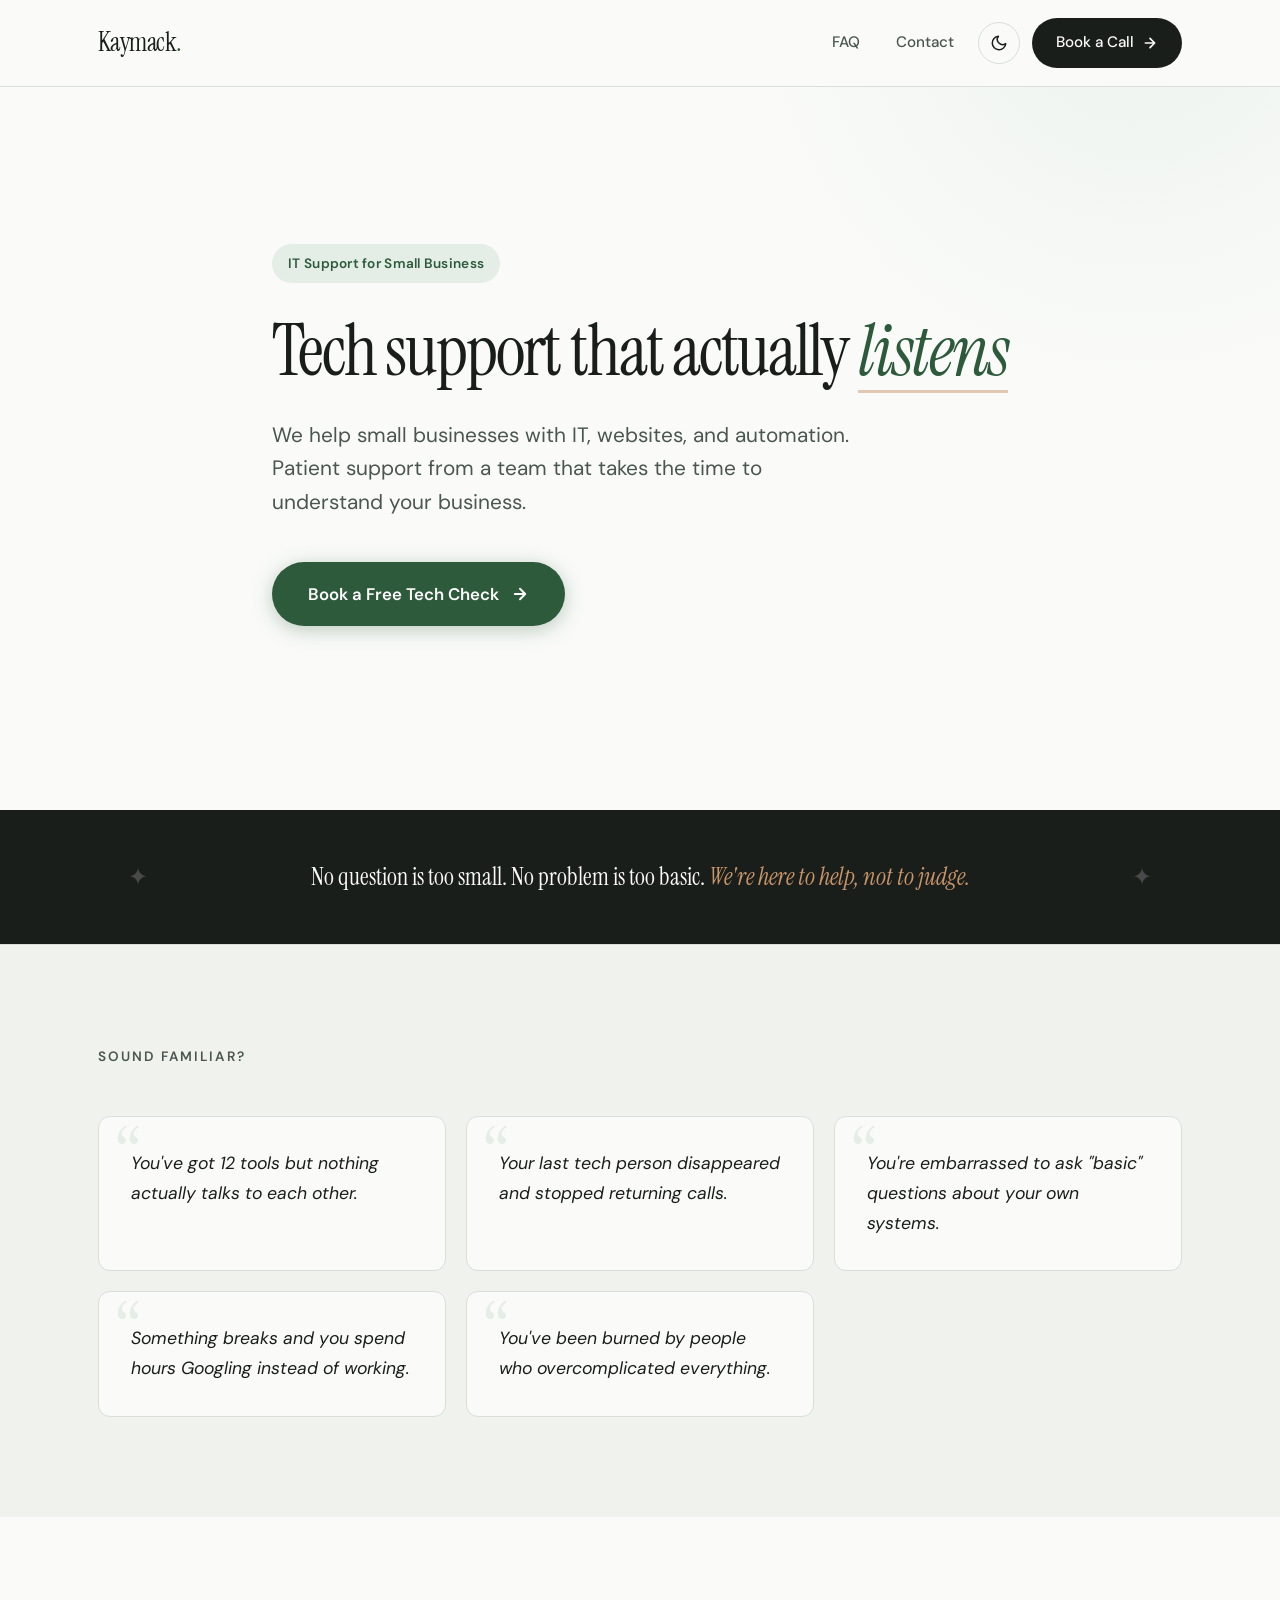
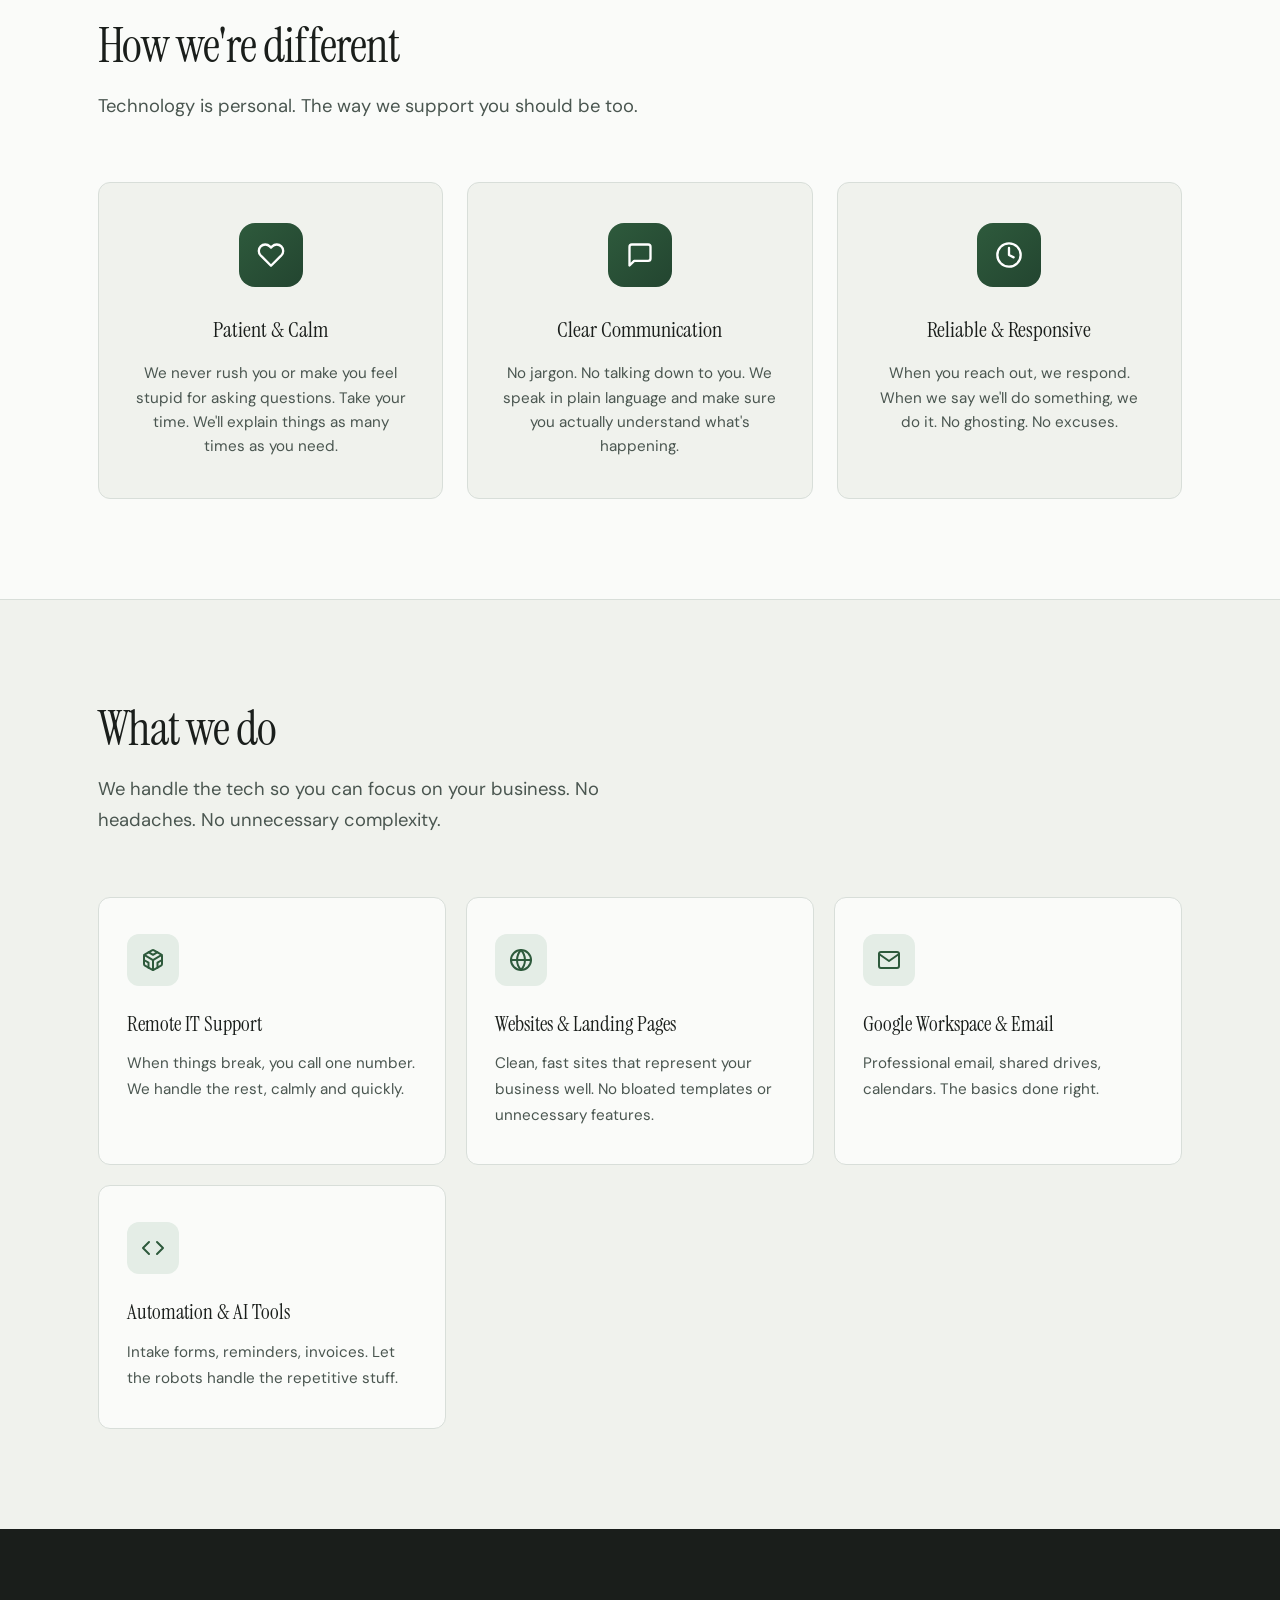
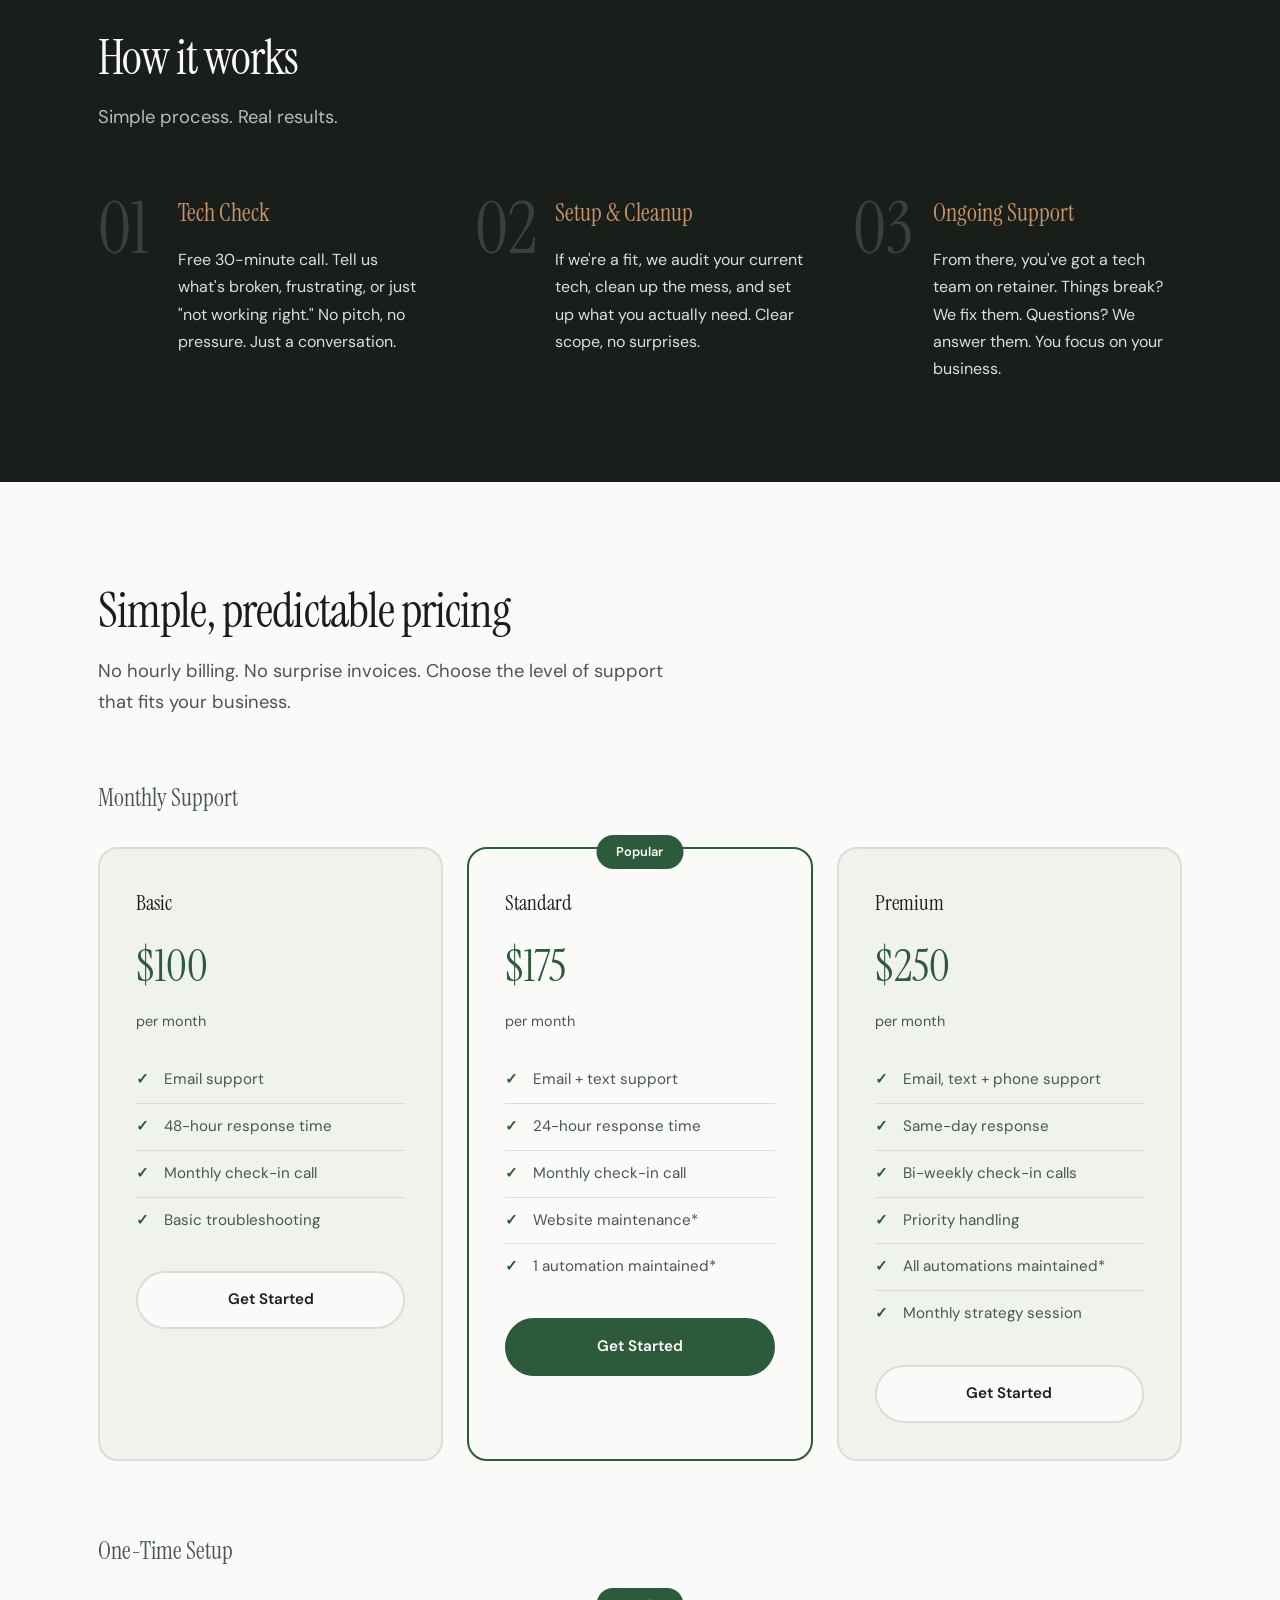
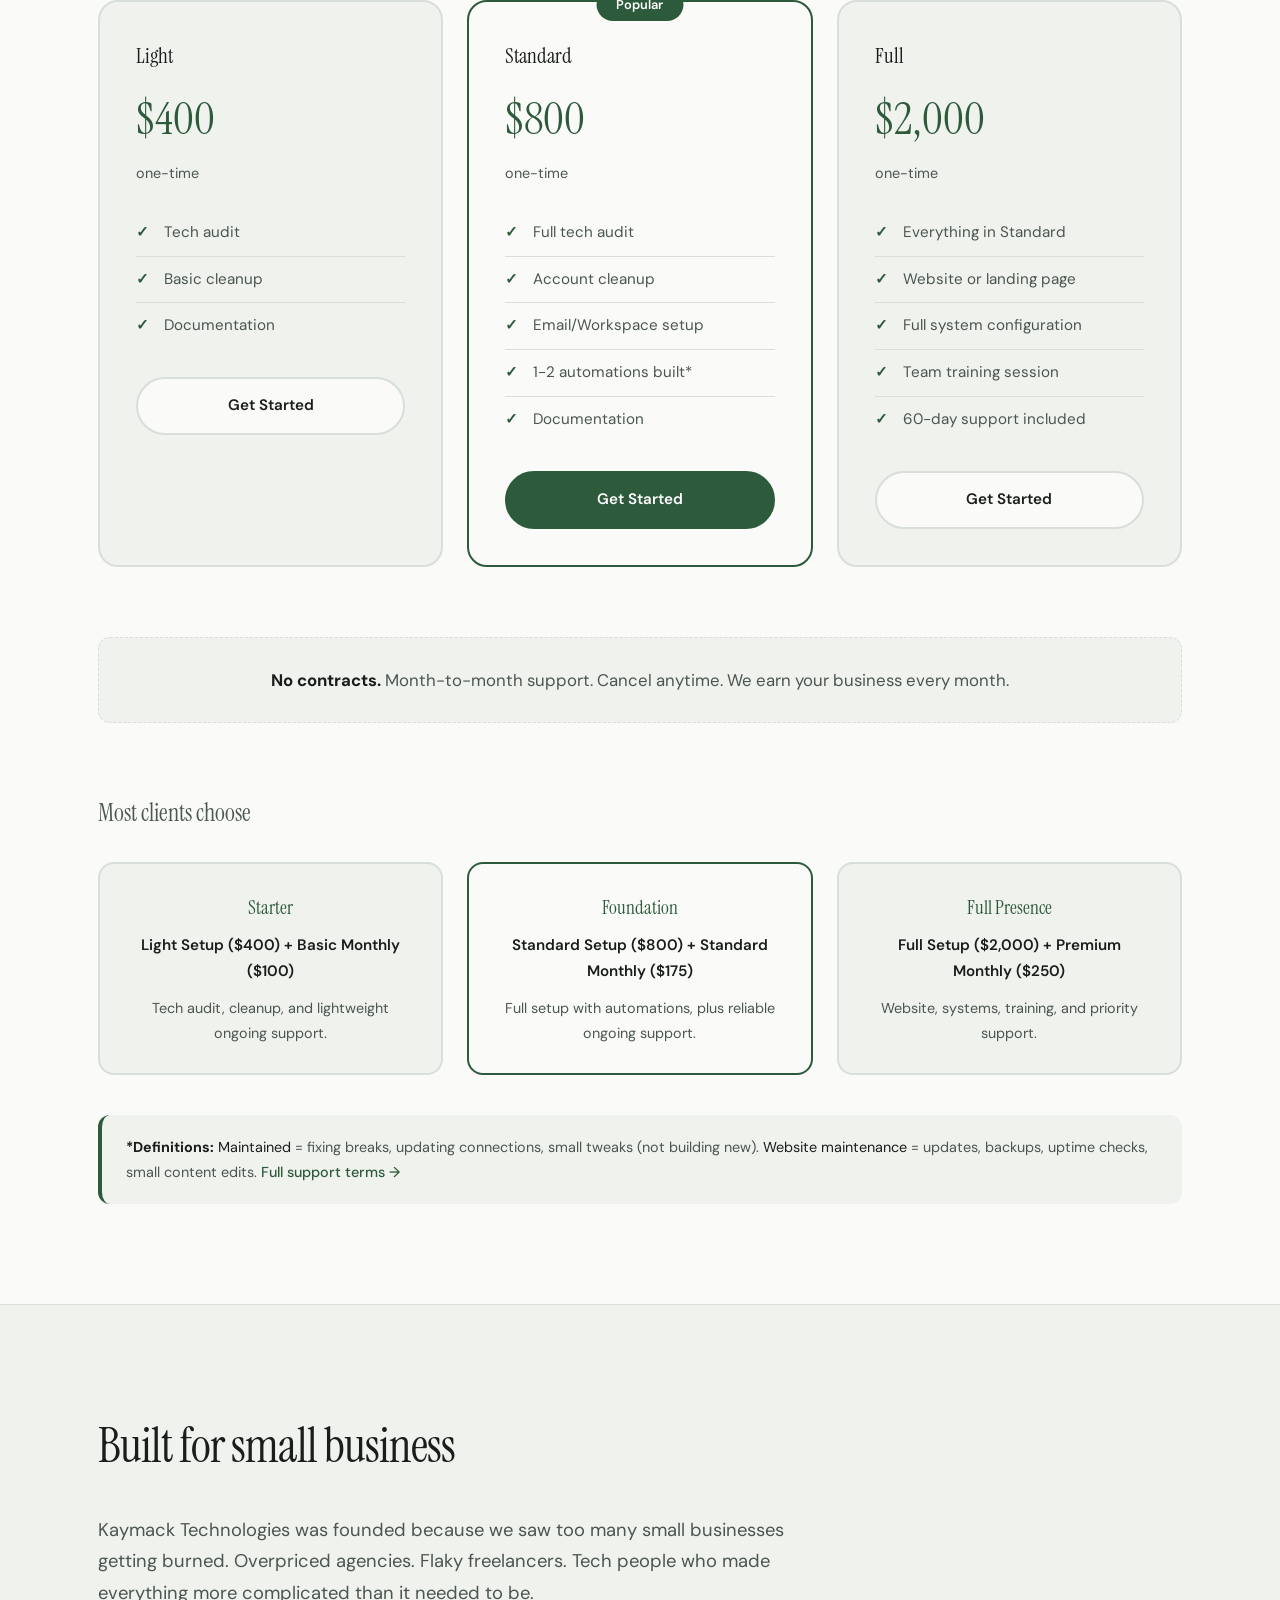
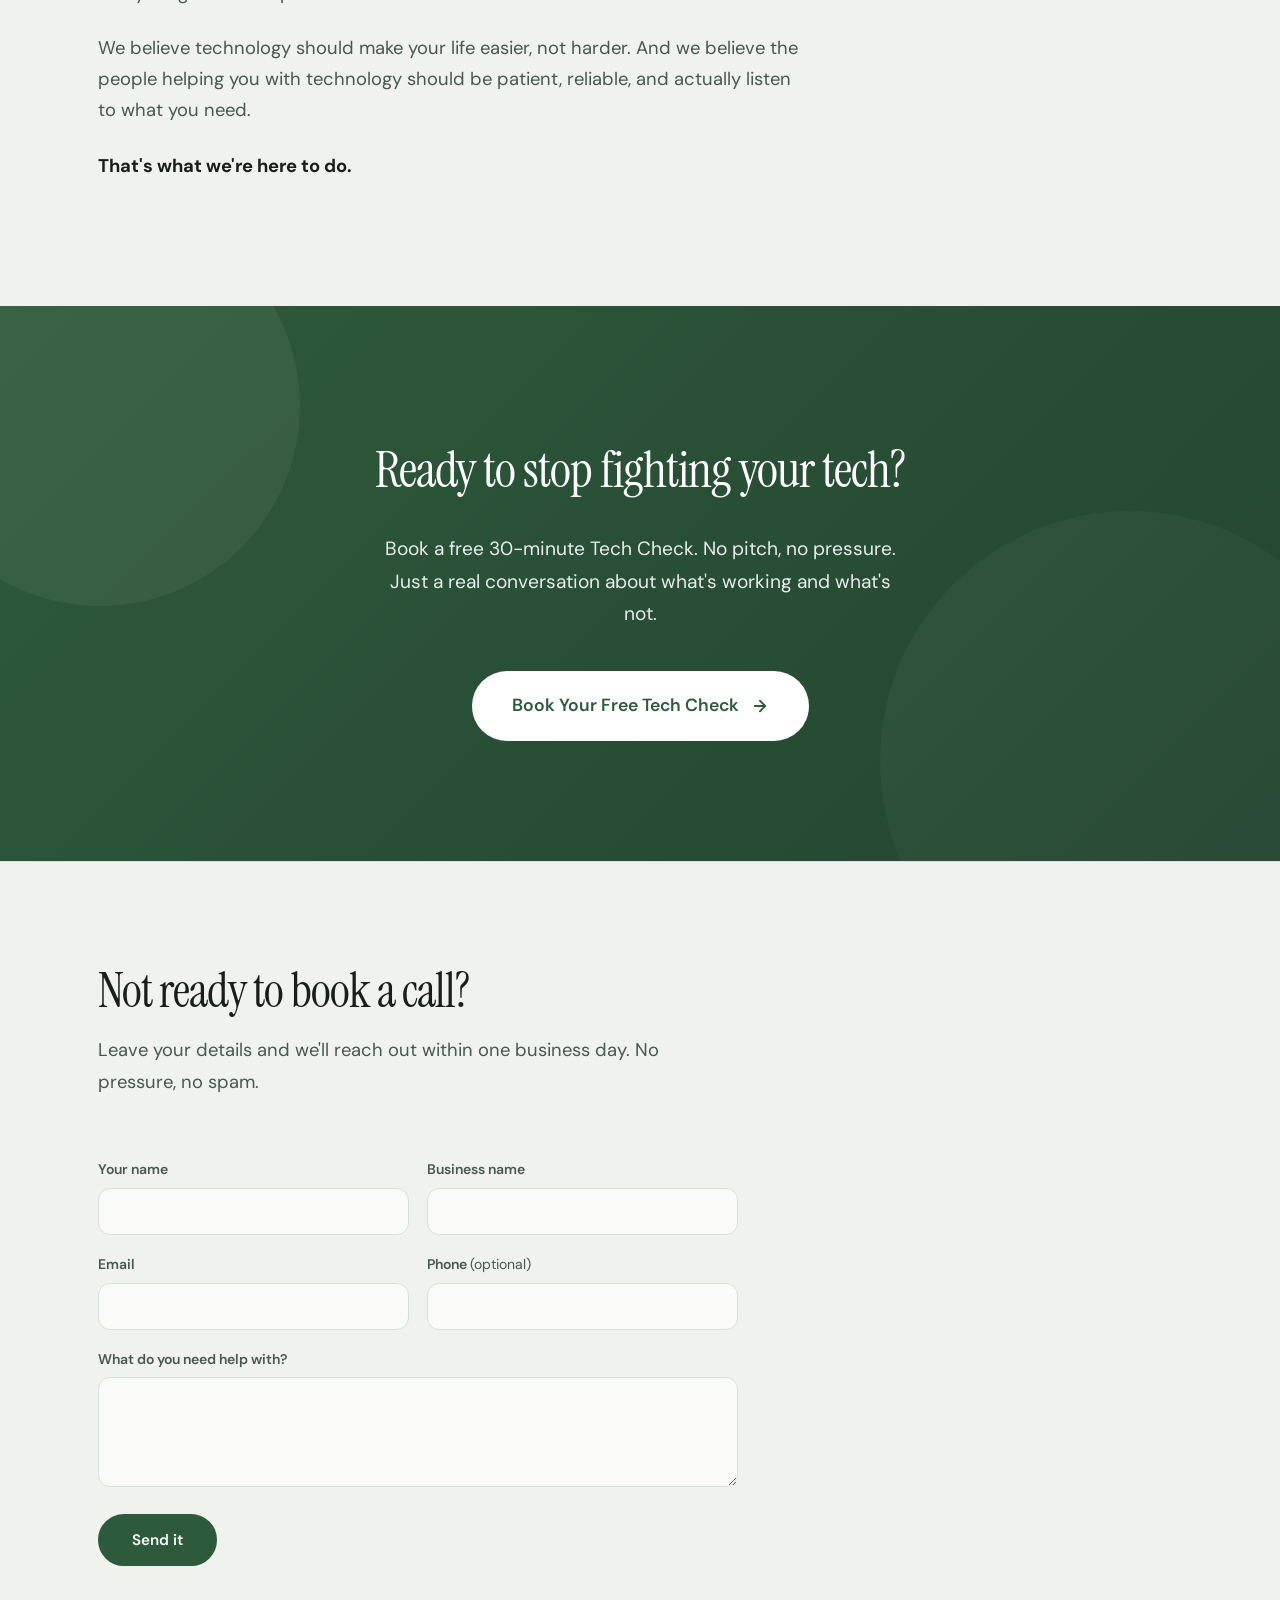
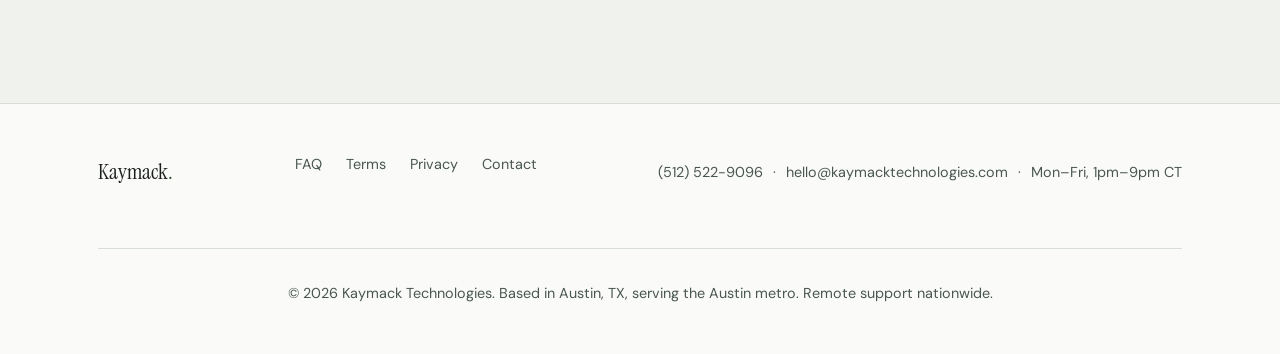
==== commit c8a9e962: "SEO baseline: sitemap, robots, canonicals, structured data, NAP The site had no sitemap, no robots.t" ====
--- a/index.html
+++ b/index.html
@@ -20,10 +20,141 @@
     <meta name="twitter:description" content="IT support, websites, and automation for small businesses. Tech support that actually listens.">
     <meta name="twitter:image" content="https://kaymacktechnologies.com/og-image.png">
     
+    <link rel="canonical" href="https://kaymacktechnologies.com/">
+    <meta property="og:site_name" content="Kaymack Technologies">
+    <meta property="og:locale" content="en_US">
     <link rel="icon" type="image/svg+xml" href="favicon.svg">
     <link rel="preconnect" href="https://fonts.googleapis.com">
     <link rel="preconnect" href="https://fonts.gstatic.com" crossorigin>
     <link href="https://fonts.googleapis.com/css2?family=DM+Sans:ital,opsz,wght@0,9..40,400;0,9..40,500;0,9..40,600;0,9..40,700;1,9..40,400&family=Instrument+Serif:ital@0;1&display=swap" rel="stylesheet">
+    <script type="application/ld+json">
+{
+      "@context": "https://schema.org",
+      "@type": "ProfessionalService",
+      "@id": "https://kaymacktechnologies.com/#business",
+      "name": "Kaymack Technologies",
+      "description": "IT support, websites, and automation for small businesses. Patient, plain-English help from a team that actually listens.",
+      "url": "https://kaymacktechnologies.com/",
+      "logo": "https://kaymacktechnologies.com/favicon.svg",
+      "image": "https://kaymacktechnologies.com/og-image.png",
+      "telephone": "+1-512-522-9096",
+      "email": "hello@kaymacktechnologies.com",
+      "priceRange": "$$",
+      "address": {
+            "@type": "PostalAddress",
+            "addressLocality": "Austin",
+            "addressRegion": "TX",
+            "addressCountry": "US"
+      },
+      "areaServed": [
+            {
+                  "@type": "City",
+                  "name": "Austin"
+            },
+            {
+                  "@type": "State",
+                  "name": "Texas"
+            },
+            {
+                  "@type": "Country",
+                  "name": "United States"
+            }
+      ],
+      "openingHoursSpecification": [
+            {
+                  "@type": "OpeningHoursSpecification",
+                  "dayOfWeek": [
+                        "Monday",
+                        "Tuesday",
+                        "Wednesday",
+                        "Thursday",
+                        "Friday"
+                  ],
+                  "opens": "13:00",
+                  "closes": "21:00"
+            }
+      ],
+      "knowsAbout": [
+            "IT support",
+            "Website design",
+            "Google Workspace",
+            "Business automation",
+            "AI tools"
+      ],
+      "hasOfferCatalog": {
+            "@type": "OfferCatalog",
+            "name": "Services",
+            "itemListElement": [
+                  {
+                        "@type": "Offer",
+                        "name": "Basic monthly IT support",
+                        "price": "100",
+                        "priceCurrency": "USD",
+                        "itemOffered": {
+                              "@type": "Service",
+                              "name": "Remote IT Support",
+                              "description": "Email support, 48-hour response, monthly check-in call."
+                        }
+                  },
+                  {
+                        "@type": "Offer",
+                        "name": "Standard monthly IT support",
+                        "price": "175",
+                        "priceCurrency": "USD",
+                        "itemOffered": {
+                              "@type": "Service",
+                              "name": "Remote IT Support",
+                              "description": "Email and text support, 24-hour response, website maintenance, one automation maintained."
+                        }
+                  },
+                  {
+                        "@type": "Offer",
+                        "name": "Premium monthly IT support",
+                        "price": "250",
+                        "priceCurrency": "USD",
+                        "itemOffered": {
+                              "@type": "Service",
+                              "name": "Remote IT Support",
+                              "description": "Email, text and phone support, same-day response, priority handling, monthly strategy session."
+                        }
+                  },
+                  {
+                        "@type": "Offer",
+                        "name": "Light setup",
+                        "price": "400",
+                        "priceCurrency": "USD",
+                        "itemOffered": {
+                              "@type": "Service",
+                              "name": "Website and setup",
+                              "description": "One-time setup project."
+                        }
+                  },
+                  {
+                        "@type": "Offer",
+                        "name": "Standard setup",
+                        "price": "800",
+                        "priceCurrency": "USD",
+                        "itemOffered": {
+                              "@type": "Service",
+                              "name": "Website and setup",
+                              "description": "One-time website build and setup."
+                        }
+                  },
+                  {
+                        "@type": "Offer",
+                        "name": "Full presence setup",
+                        "price": "2000",
+                        "priceCurrency": "USD",
+                        "itemOffered": {
+                              "@type": "Service",
+                              "name": "Website, automation and full setup",
+                              "description": "Complete one-time build: website, email, automation."
+                        }
+                  }
+            ]
+      }
+}
+    </script>
     <link rel="stylesheet" href="styles.css">
 </head>
 <body>
@@ -280,7 +411,7 @@
 
             <!-- Definitions -->
             <div class="pricing-definitions">
-                <p><strong>*Definitions:</strong> <em>Maintained</em> = fixing breaks, updating connections, small tweaks (not building new). <em>Website maintenance</em> = updates, backups, uptime checks, small content edits. <a href="terms.html">Full support terms &rarr;</a></p>
+                <p><strong>*Definitions:</strong> <em>Maintained</em> = fixing breaks, updating connections, small tweaks (not building new). <em>Website maintenance</em> = updates, backups, uptime checks, small content edits. <a href="/terms">Full support terms &rarr;</a></p>
             </div>
         </div>
     </section>
@@ -355,7 +486,16 @@
                     <a href="/privacy">Privacy</a>
                     <a href="/card">Contact</a>
                 </div>
-                <div class="footer-copy">&copy; <span id="year"></span> Kaymack Technologies. Austin, TX.</div>
+                <!-- Name, address, phone: kept identical to the Google Business
+                     Profile. Search cross-checks the two, so edit them together. -->
+                <div class="footer-nap">
+                    <a href="tel:+15125229096">(512) 522-9096</a>
+                    <span aria-hidden="true">&middot;</span>
+                    <a href="mailto:hello@kaymacktechnologies.com">hello@kaymacktechnologies.com</a>
+                    <span aria-hidden="true">&middot;</span>
+                    <span>Mon&ndash;Fri, 1pm&ndash;9pm CT</span>
+                </div>
+                <div class="footer-copy">&copy; <span id="year"></span> Kaymack Technologies. Based in Austin, TX, serving the Austin metro. Remote support nationwide.</div>
             </div>
         </div>
     </footer>
--- a/styles.css
+++ b/styles.css
@@ -759,6 +759,21 @@
     font-size: 0.9rem;
 }
 .footer-links a:hover { color: var(--color-accent); }
+/* Name, address, phone line. Matches the Google Business Profile exactly. */
+.footer-nap {
+    display: flex;
+    flex-wrap: wrap;
+    align-items: center;
+    gap: 10px;
+    color: var(--color-text-muted);
+    font-size: 0.9rem;
+}
+.footer-nap a {
+    color: var(--color-text-muted);
+    text-decoration: none;
+    transition: color 0.3s ease;
+}
+.footer-nap a:hover { color: var(--color-accent); }
 .footer-copy {
     width: 100%;
     text-align: center;
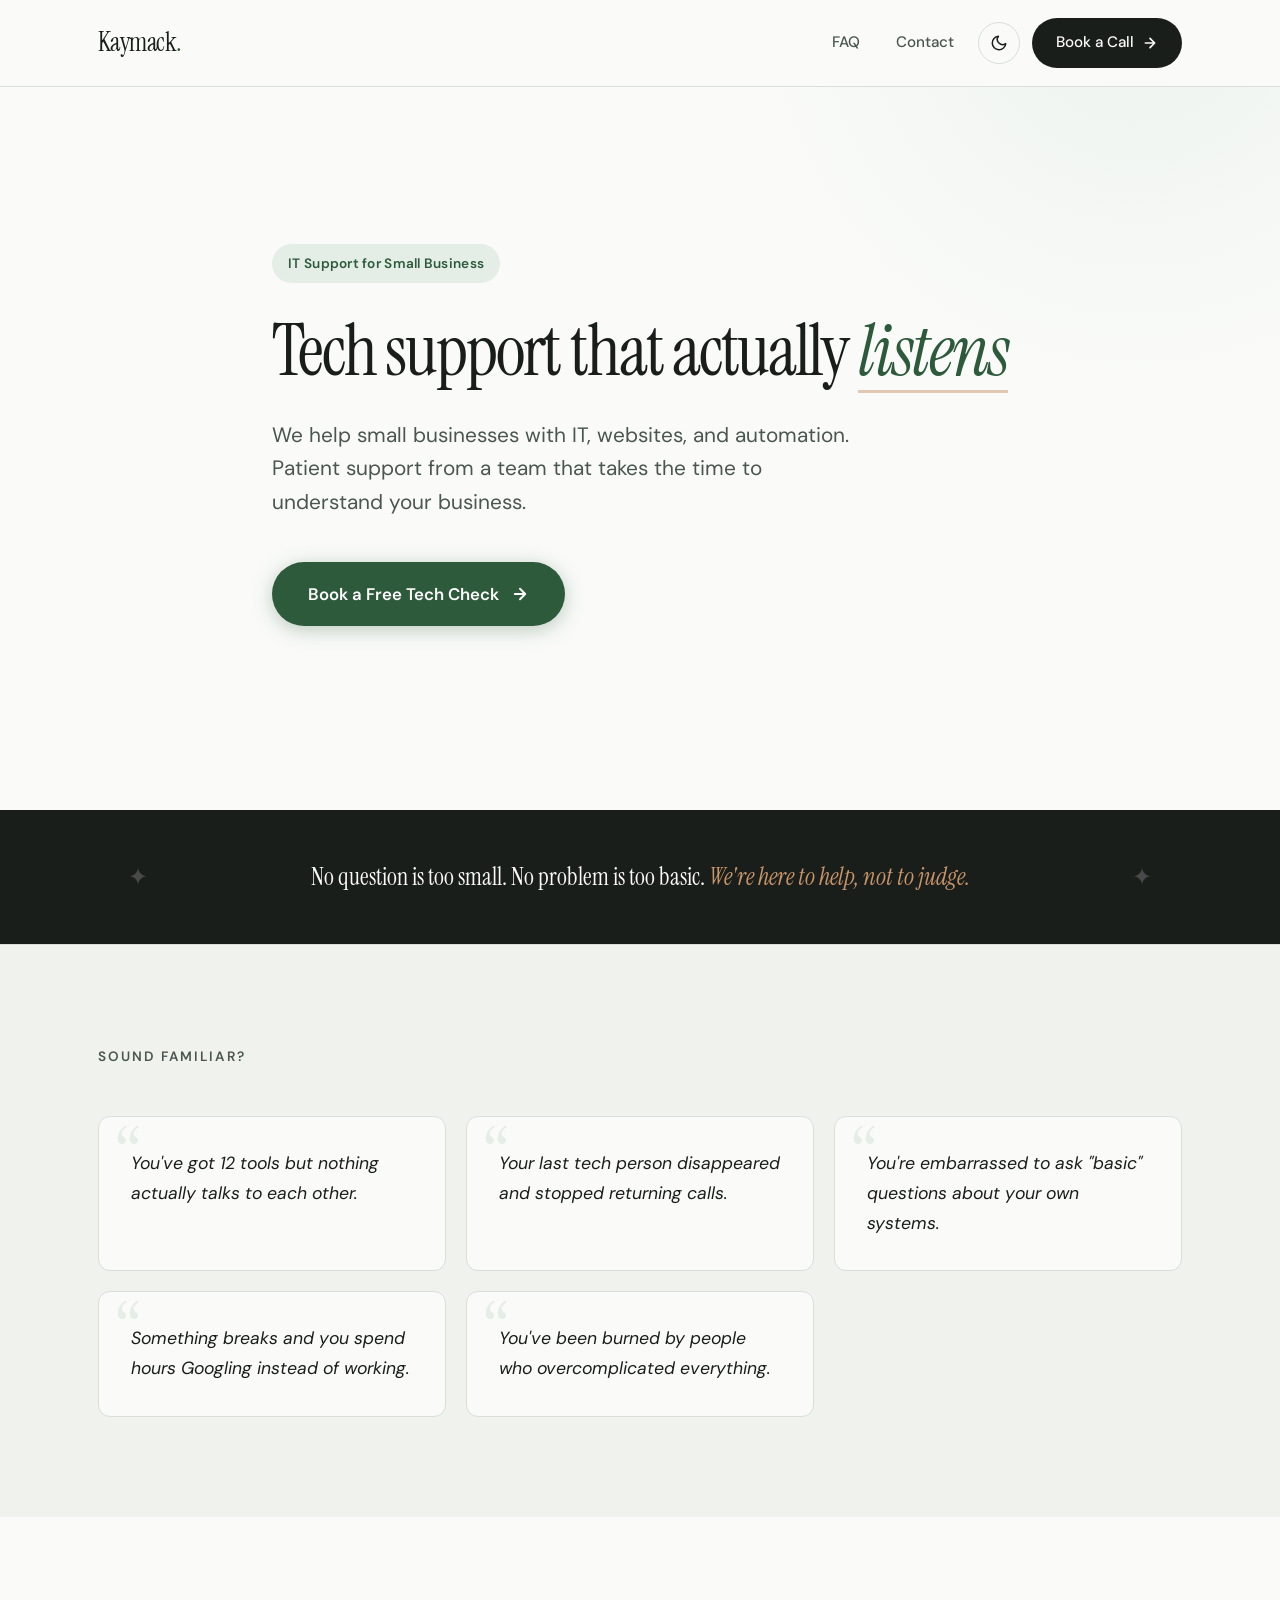
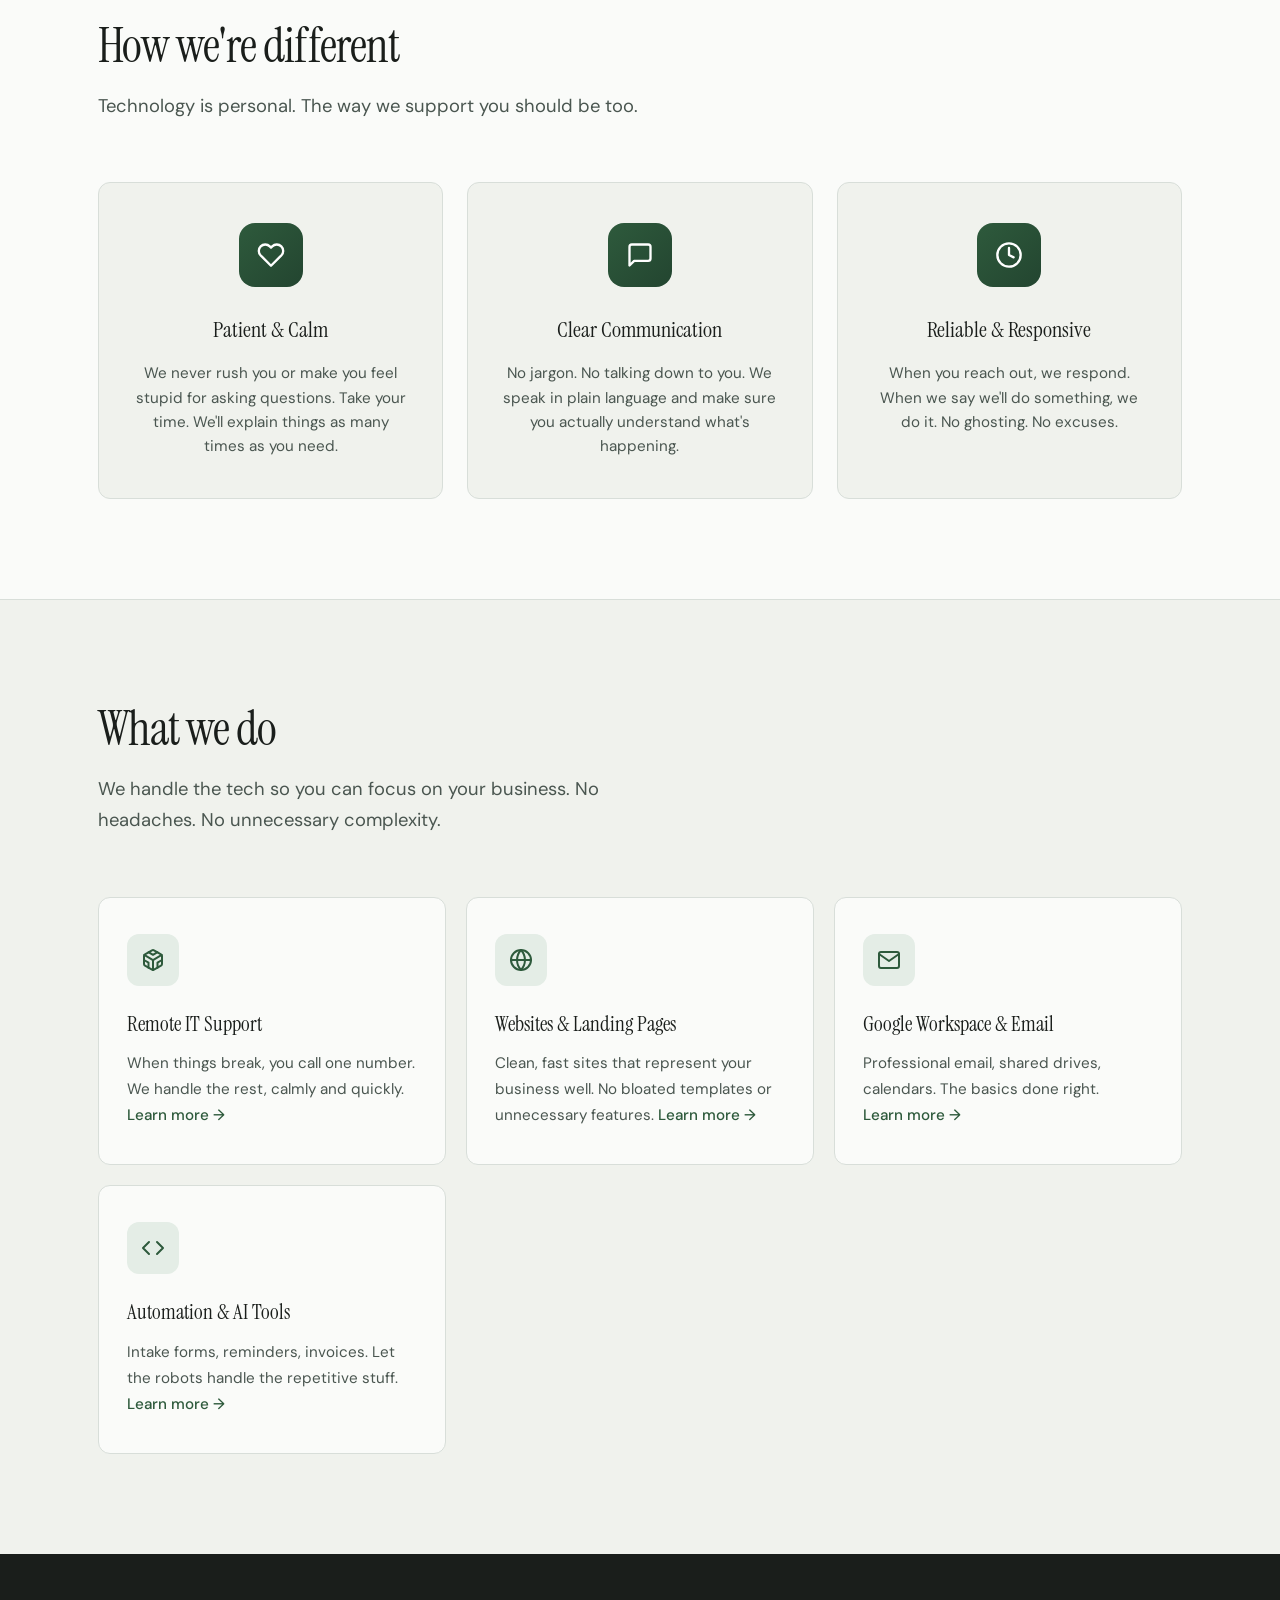
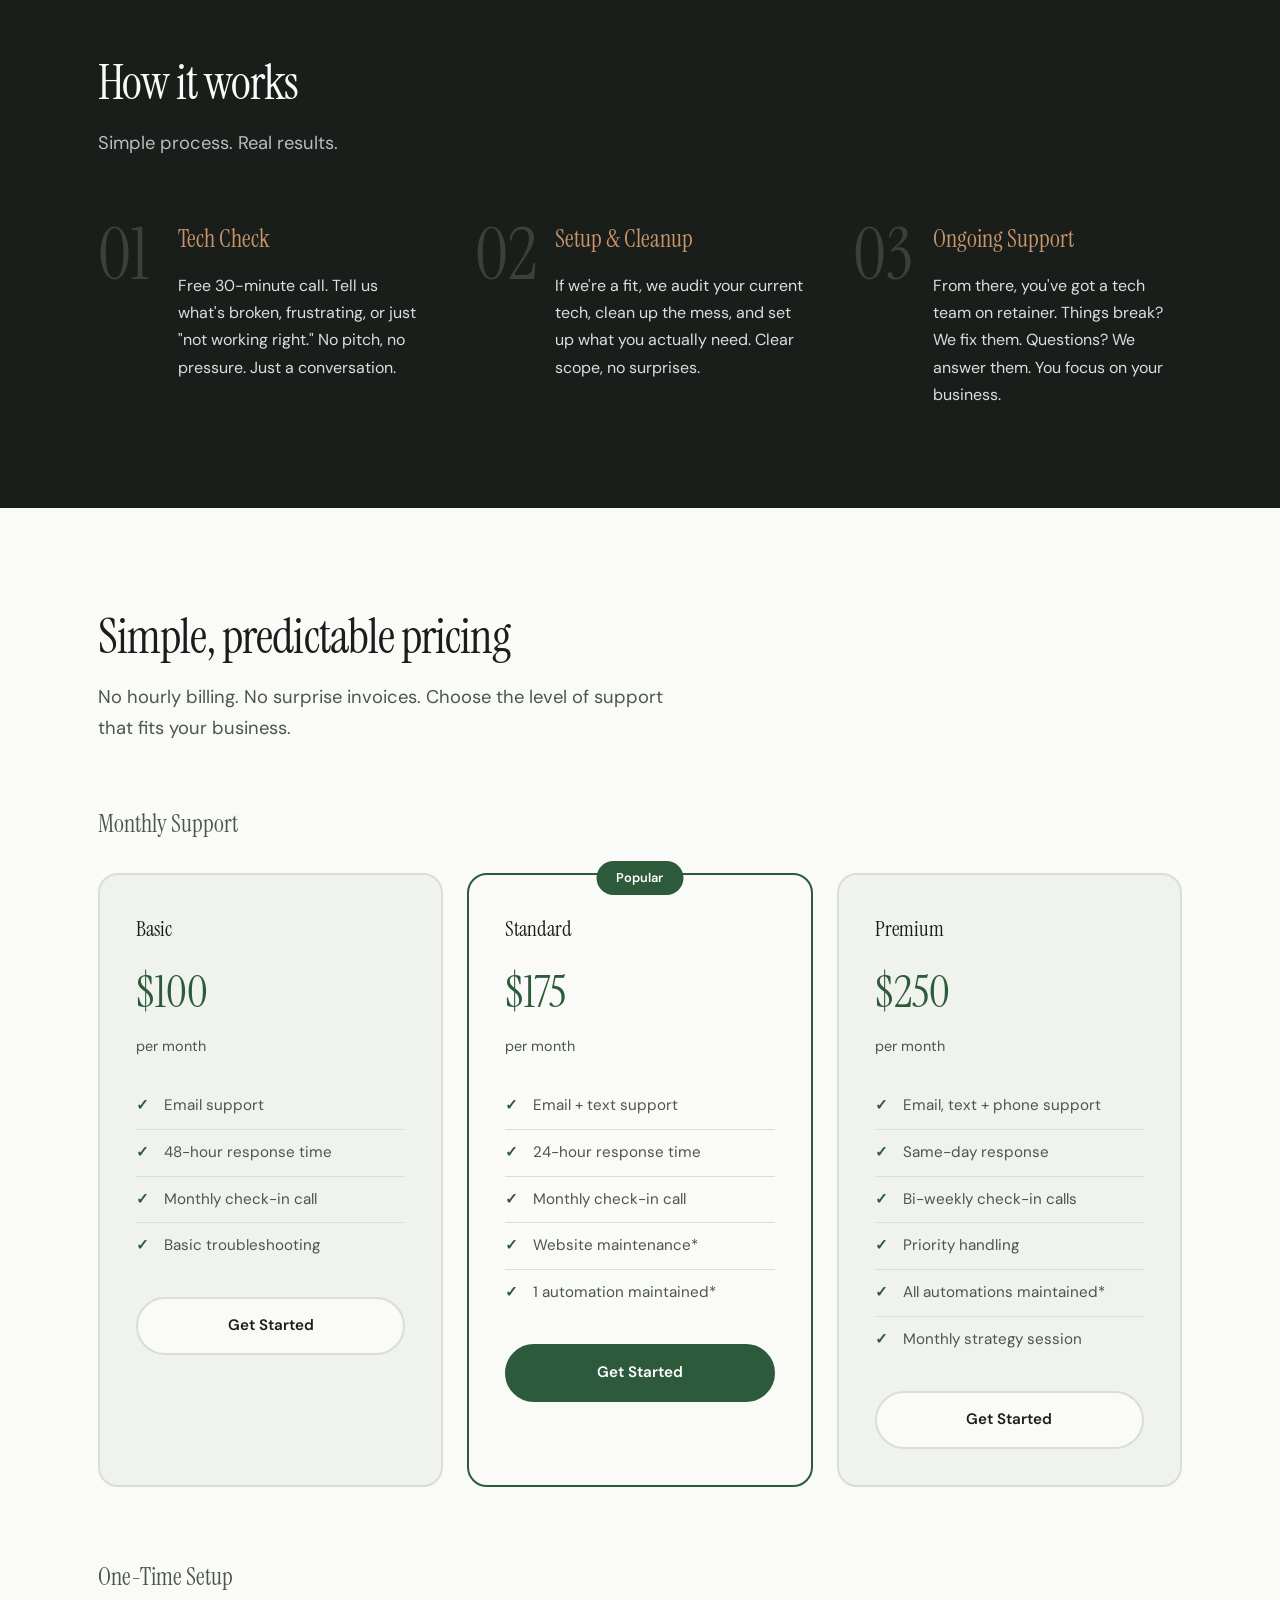
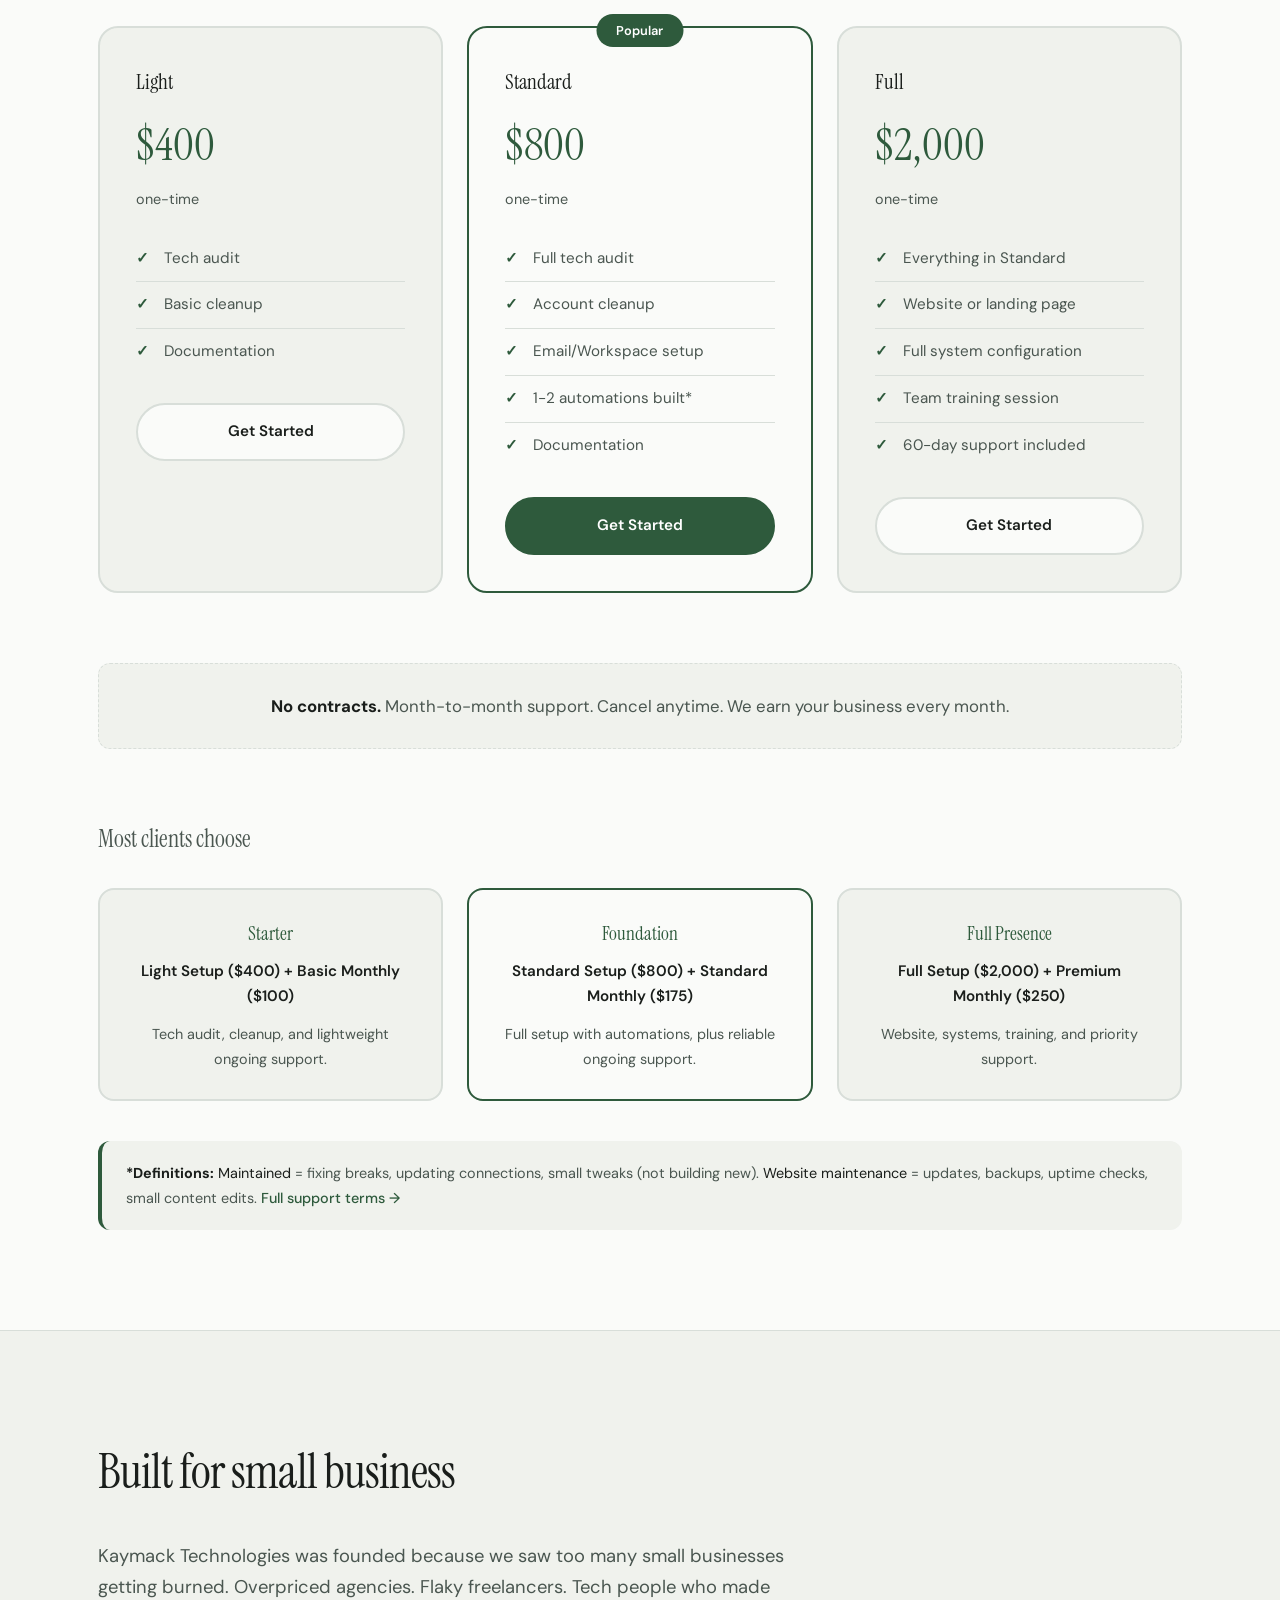
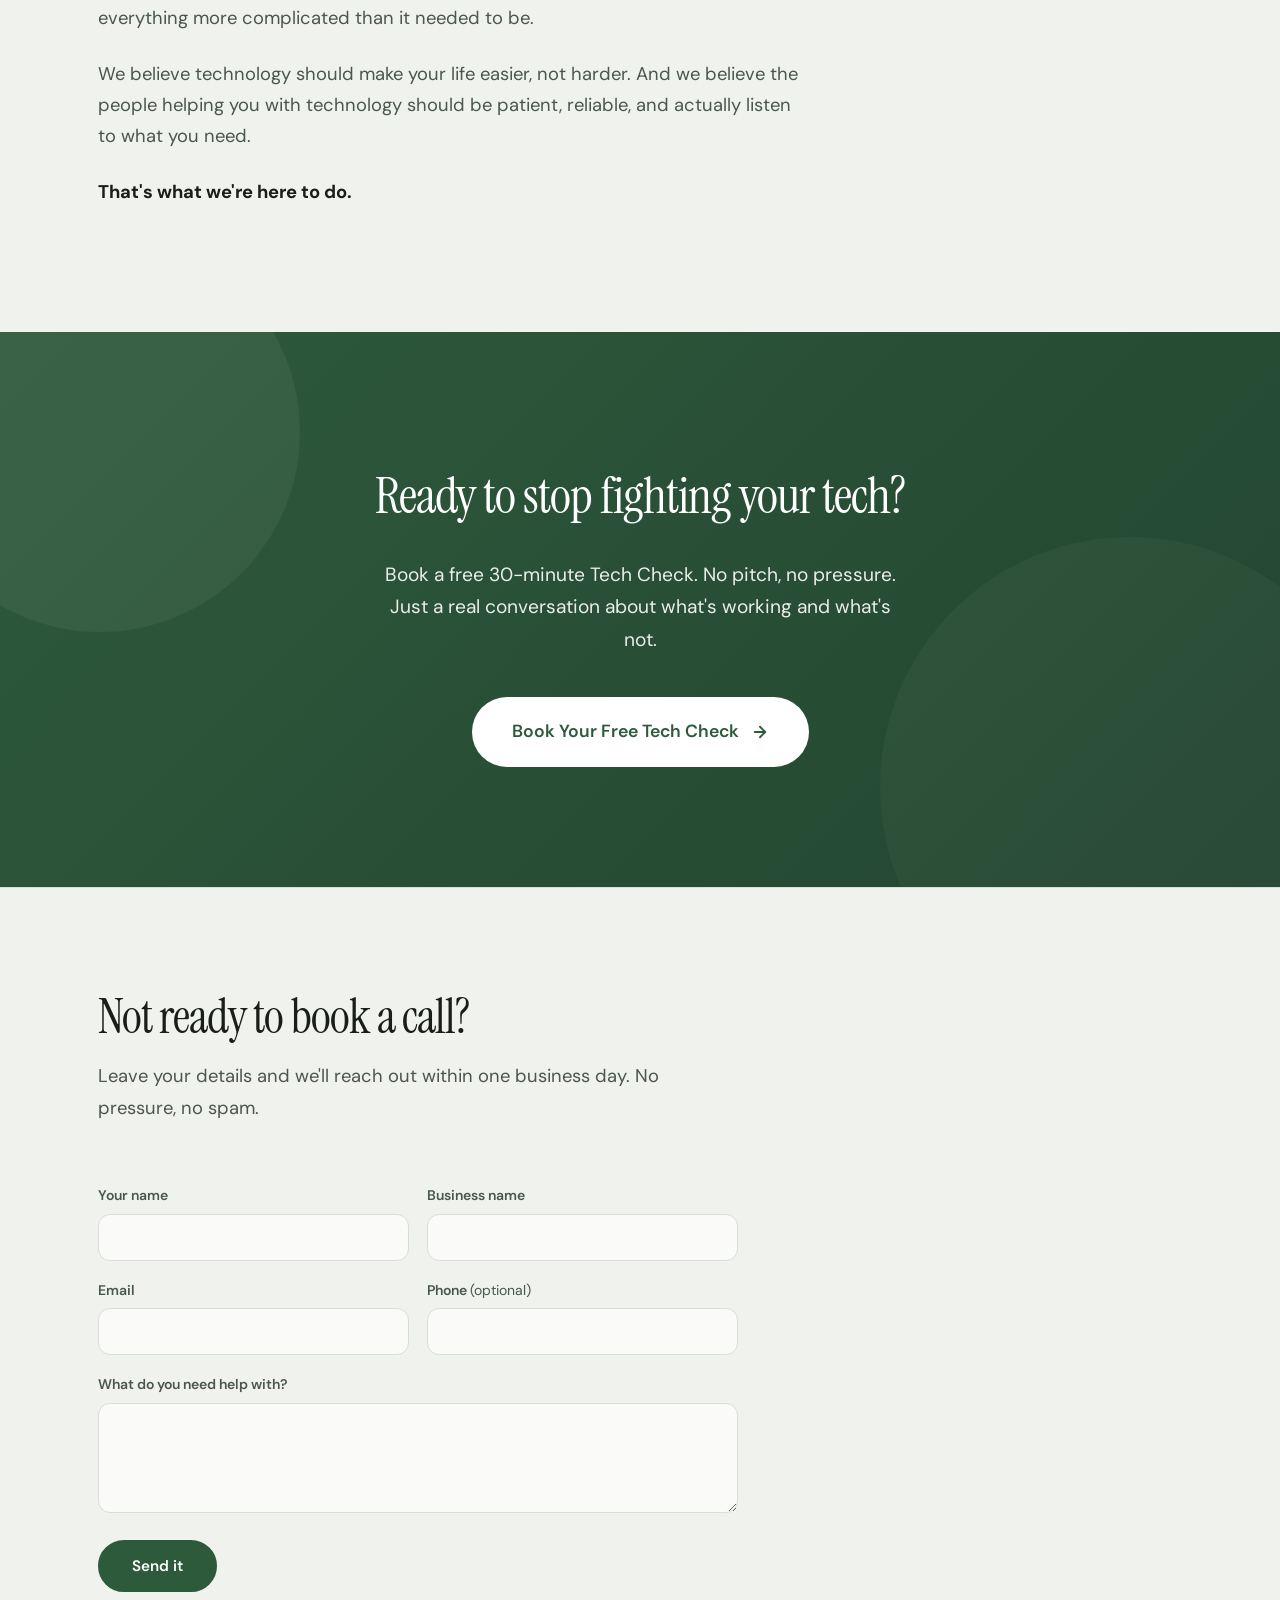
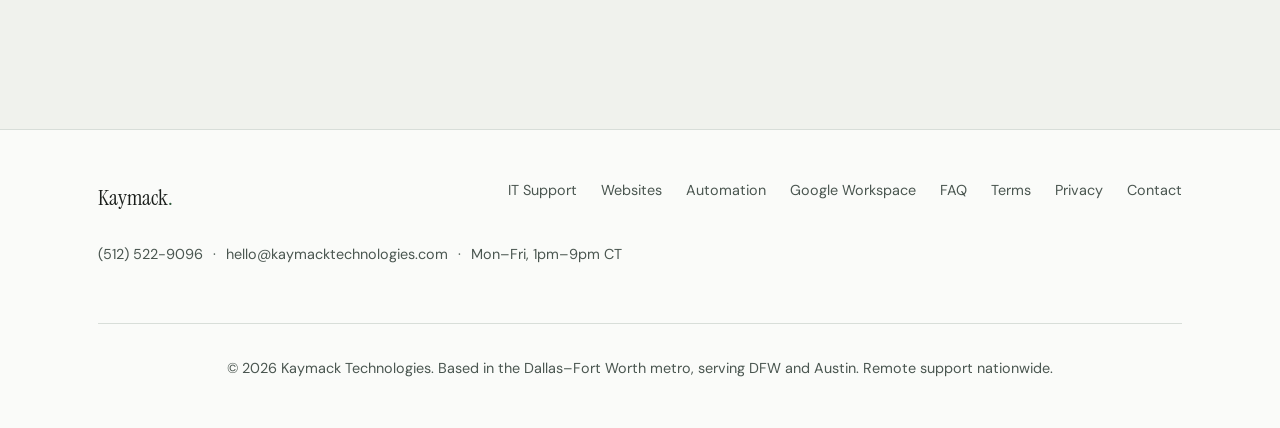
==== commit 3c76a1a8: "Four service pages, and rebase the business to DFW The site was one page, so Google had one thing to" ====
--- a/index.html
+++ b/index.html
@@ -33,7 +33,7 @@
       "@type": "ProfessionalService",
       "@id": "https://kaymacktechnologies.com/#business",
       "name": "Kaymack Technologies",
-      "description": "IT support, websites, and automation for small businesses. Patient, plain-English help from a team that actually listens.",
+      "description": "IT support, websites, and automation for small businesses. Patient, plain-English help from a team that actually listens. Based in the Dallas-Fort Worth metro, serving DFW and Austin, with remote support nationwide.",
       "url": "https://kaymacktechnologies.com/",
       "logo": "https://kaymacktechnologies.com/favicon.svg",
       "image": "https://kaymacktechnologies.com/og-image.png",
@@ -42,18 +42,41 @@
       "priceRange": "$$",
       "address": {
             "@type": "PostalAddress",
-            "addressLocality": "Austin",
             "addressRegion": "TX",
             "addressCountry": "US"
       },
       "areaServed": [
             {
                   "@type": "City",
+                  "name": "Dallas"
+            },
+            {
+                  "@type": "City",
+                  "name": "Fort Worth"
+            },
+            {
+                  "@type": "City",
+                  "name": "Arlington"
+            },
+            {
+                  "@type": "City",
+                  "name": "Plano"
+            },
+            {
+                  "@type": "City",
+                  "name": "Irving"
+            },
+            {
+                  "@type": "City",
+                  "name": "Frisco"
+            },
+            {
+                  "@type": "City",
+                  "name": "Denton"
+            },
+            {
+                  "@type": "City",
                   "name": "Austin"
-            },
-            {
-                  "@type": "State",
-                  "name": "Texas"
             },
             {
                   "@type": "Country",
@@ -244,23 +267,23 @@
             <div class="services-grid">
                 <div class="service-card">
                     <div class="service-icon"><svg width="24" height="24" viewBox="0 0 24 24" fill="none" stroke="currentColor" stroke-width="2" stroke-linecap="round" stroke-linejoin="round"><path d="M21 16V8a2 2 0 0 0-1-1.73l-7-4a2 2 0 0 0-2 0l-7 4A2 2 0 0 0 3 8v8a2 2 0 0 0 1 1.73l7 4a2 2 0 0 0 2 0l7-4A2 2 0 0 0 21 16z"></path><polyline points="7.5 4.21 12 6.81 16.5 4.21"></polyline><polyline points="7.5 19.79 7.5 14.6 3 12"></polyline><polyline points="21 12 16.5 14.6 16.5 19.79"></polyline><polyline points="3.27 6.96 12 12.01 20.73 6.96"></polyline><line x1="12" y1="22.08" x2="12" y2="12"></line></svg></div>
-                    <h3>Remote IT Support</h3>
-                    <p>When things break, you call one number. We handle the rest, calmly and quickly.</p>
+                    <h3><a href="/it-support">Remote IT Support</a></h3>
+                    <p>When things break, you call one number. We handle the rest, calmly and quickly. <a href="/it-support" class="service-more">Learn more &rarr;</a></p>
                 </div>
                 <div class="service-card">
                     <div class="service-icon"><svg width="24" height="24" viewBox="0 0 24 24" fill="none" stroke="currentColor" stroke-width="2" stroke-linecap="round" stroke-linejoin="round"><circle cx="12" cy="12" r="10"></circle><line x1="2" y1="12" x2="22" y2="12"></line><path d="M12 2a15.3 15.3 0 0 1 4 10 15.3 15.3 0 0 1-4 10 15.3 15.3 0 0 1-4-10 15.3 15.3 0 0 1 4-10z"></path></svg></div>
-                    <h3>Websites & Landing Pages</h3>
-                    <p>Clean, fast sites that represent your business well. No bloated templates or unnecessary features.</p>
+                    <h3><a href="/websites">Websites & Landing Pages</a></h3>
+                    <p>Clean, fast sites that represent your business well. No bloated templates or unnecessary features. <a href="/websites" class="service-more">Learn more &rarr;</a></p>
                 </div>
                 <div class="service-card">
                     <div class="service-icon"><svg width="24" height="24" viewBox="0 0 24 24" fill="none" stroke="currentColor" stroke-width="2" stroke-linecap="round" stroke-linejoin="round"><path d="M4 4h16c1.1 0 2 .9 2 2v12c0 1.1-.9 2-2 2H4c-1.1 0-2-.9-2-2V6c0-1.1.9-2 2-2z"></path><polyline points="22,6 12,13 2,6"></polyline></svg></div>
-                    <h3>Google Workspace & Email</h3>
-                    <p>Professional email, shared drives, calendars. The basics done right.</p>
+                    <h3><a href="/google-workspace">Google Workspace & Email</a></h3>
+                    <p>Professional email, shared drives, calendars. The basics done right. <a href="/google-workspace" class="service-more">Learn more &rarr;</a></p>
                 </div>
                 <div class="service-card">
                     <div class="service-icon"><svg width="24" height="24" viewBox="0 0 24 24" fill="none" stroke="currentColor" stroke-width="2" stroke-linecap="round" stroke-linejoin="round"><polyline points="16 18 22 12 16 6"></polyline><polyline points="8 6 2 12 8 18"></polyline></svg></div>
-                    <h3>Automation & AI Tools</h3>
-                    <p>Intake forms, reminders, invoices. Let the robots handle the repetitive stuff.</p>
+                    <h3><a href="/automation-ai">Automation & AI Tools</a></h3>
+                    <p>Intake forms, reminders, invoices. Let the robots handle the repetitive stuff. <a href="/automation-ai" class="service-more">Learn more &rarr;</a></p>
                 </div>
             </div>
         </div>
@@ -481,6 +504,10 @@
             <div class="footer-inner">
                 <div class="footer-logo">Kaymack<span>.</span></div>
                 <div class="footer-links">
+                    <a href="/it-support">IT Support</a>
+                    <a href="/websites">Websites</a>
+                    <a href="/automation-ai">Automation</a>
+                    <a href="/google-workspace">Google Workspace</a>
                     <a href="/faq">FAQ</a>
                     <a href="/terms">Terms</a>
                     <a href="/privacy">Privacy</a>
@@ -495,7 +522,7 @@
                     <span aria-hidden="true">&middot;</span>
                     <span>Mon&ndash;Fri, 1pm&ndash;9pm CT</span>
                 </div>
-                <div class="footer-copy">&copy; <span id="year"></span> Kaymack Technologies. Based in Austin, TX, serving the Austin metro. Remote support nationwide.</div>
+                <div class="footer-copy">&copy; <span id="year"></span> Kaymack Technologies. Based in the Dallas&ndash;Fort Worth metro, serving DFW and Austin. Remote support nationwide.</div>
             </div>
         </div>
     </footer>
--- a/styles.css
+++ b/styles.css
@@ -876,3 +876,14 @@
 .lf-status.error { color: #C0392B; }
 [data-theme="dark"] .lf-status.error { color: #E57368; }
 @media (max-width: 640px) { .form-row { grid-template-columns: 1fr; } }
+
+/* "Learn more" link on the homepage service cards, pointing at the service pages. */
+.service-card h3 a { color: inherit; text-decoration: none; }
+.service-card h3 a:hover { color: var(--color-accent); }
+.service-more {
+    color: var(--color-accent);
+    text-decoration: none;
+    white-space: nowrap;
+    font-weight: 500;
+}
+.service-more:hover { text-decoration: underline; }
